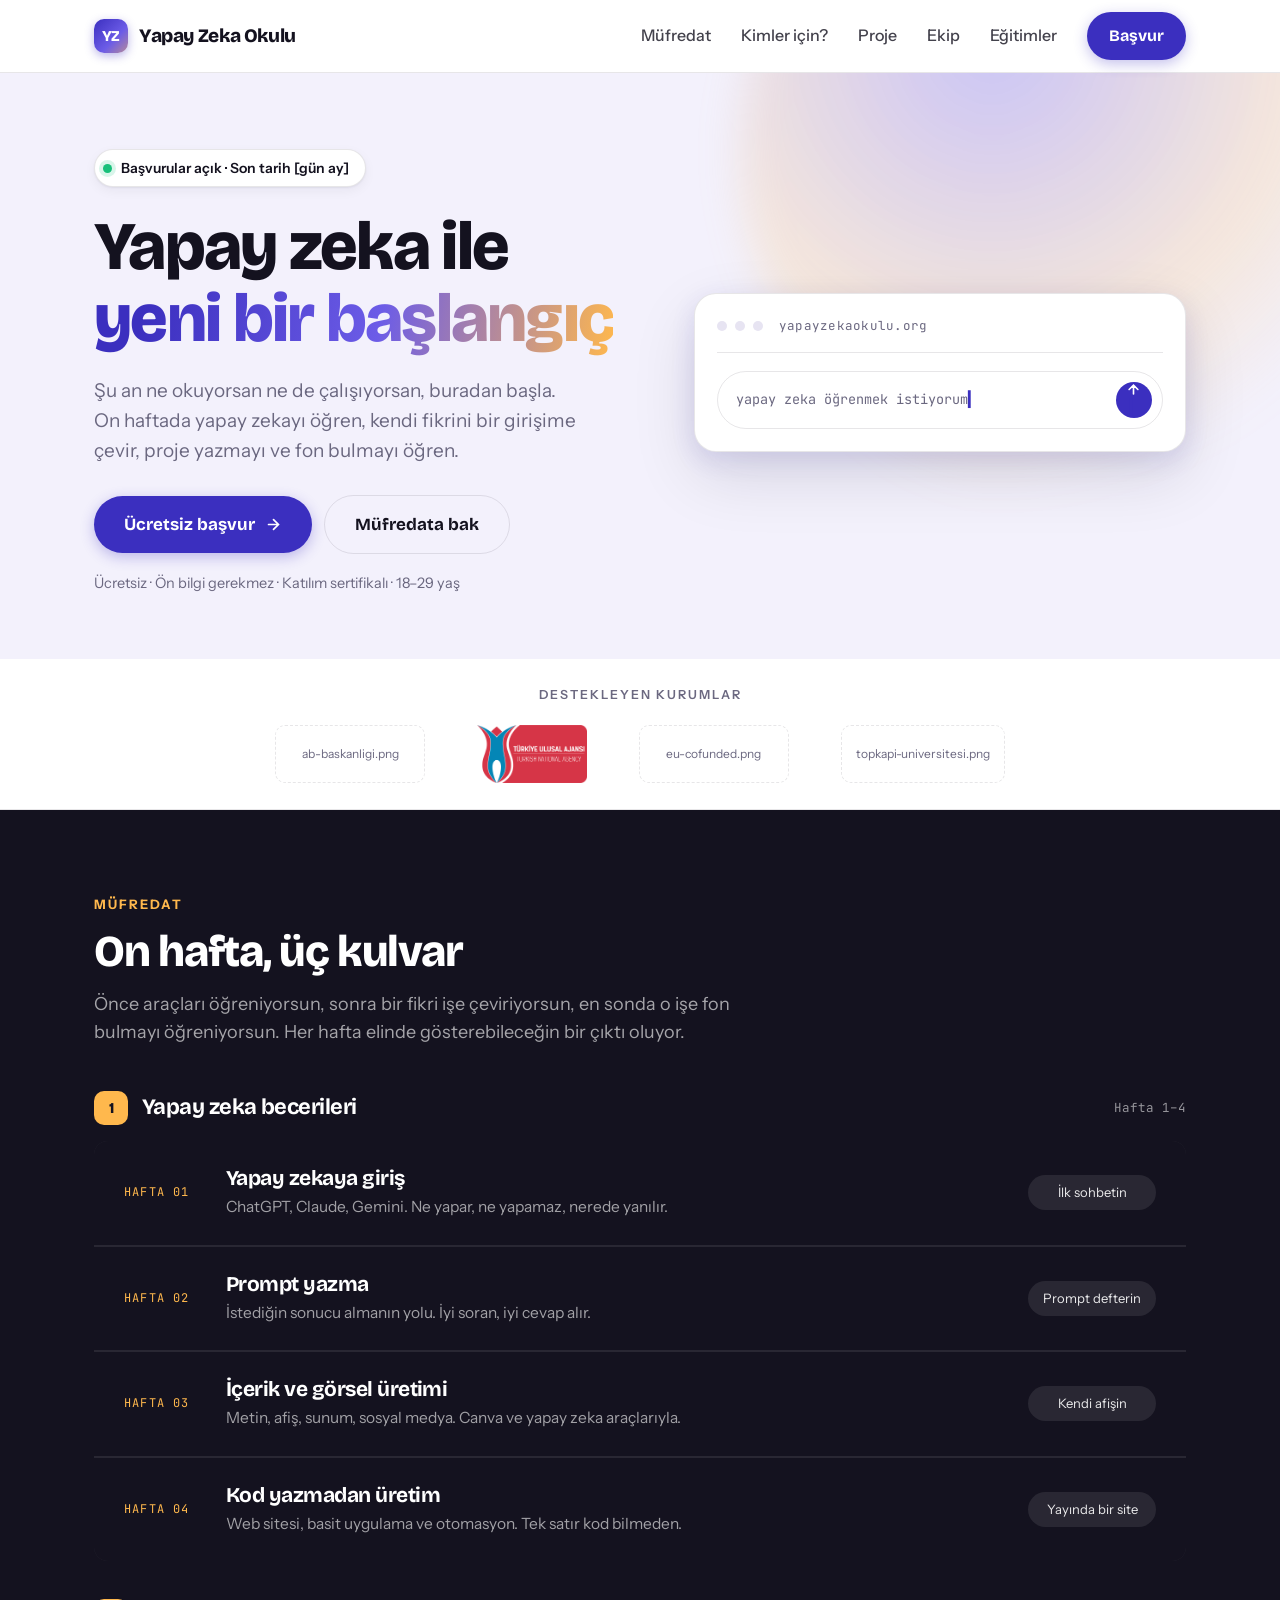
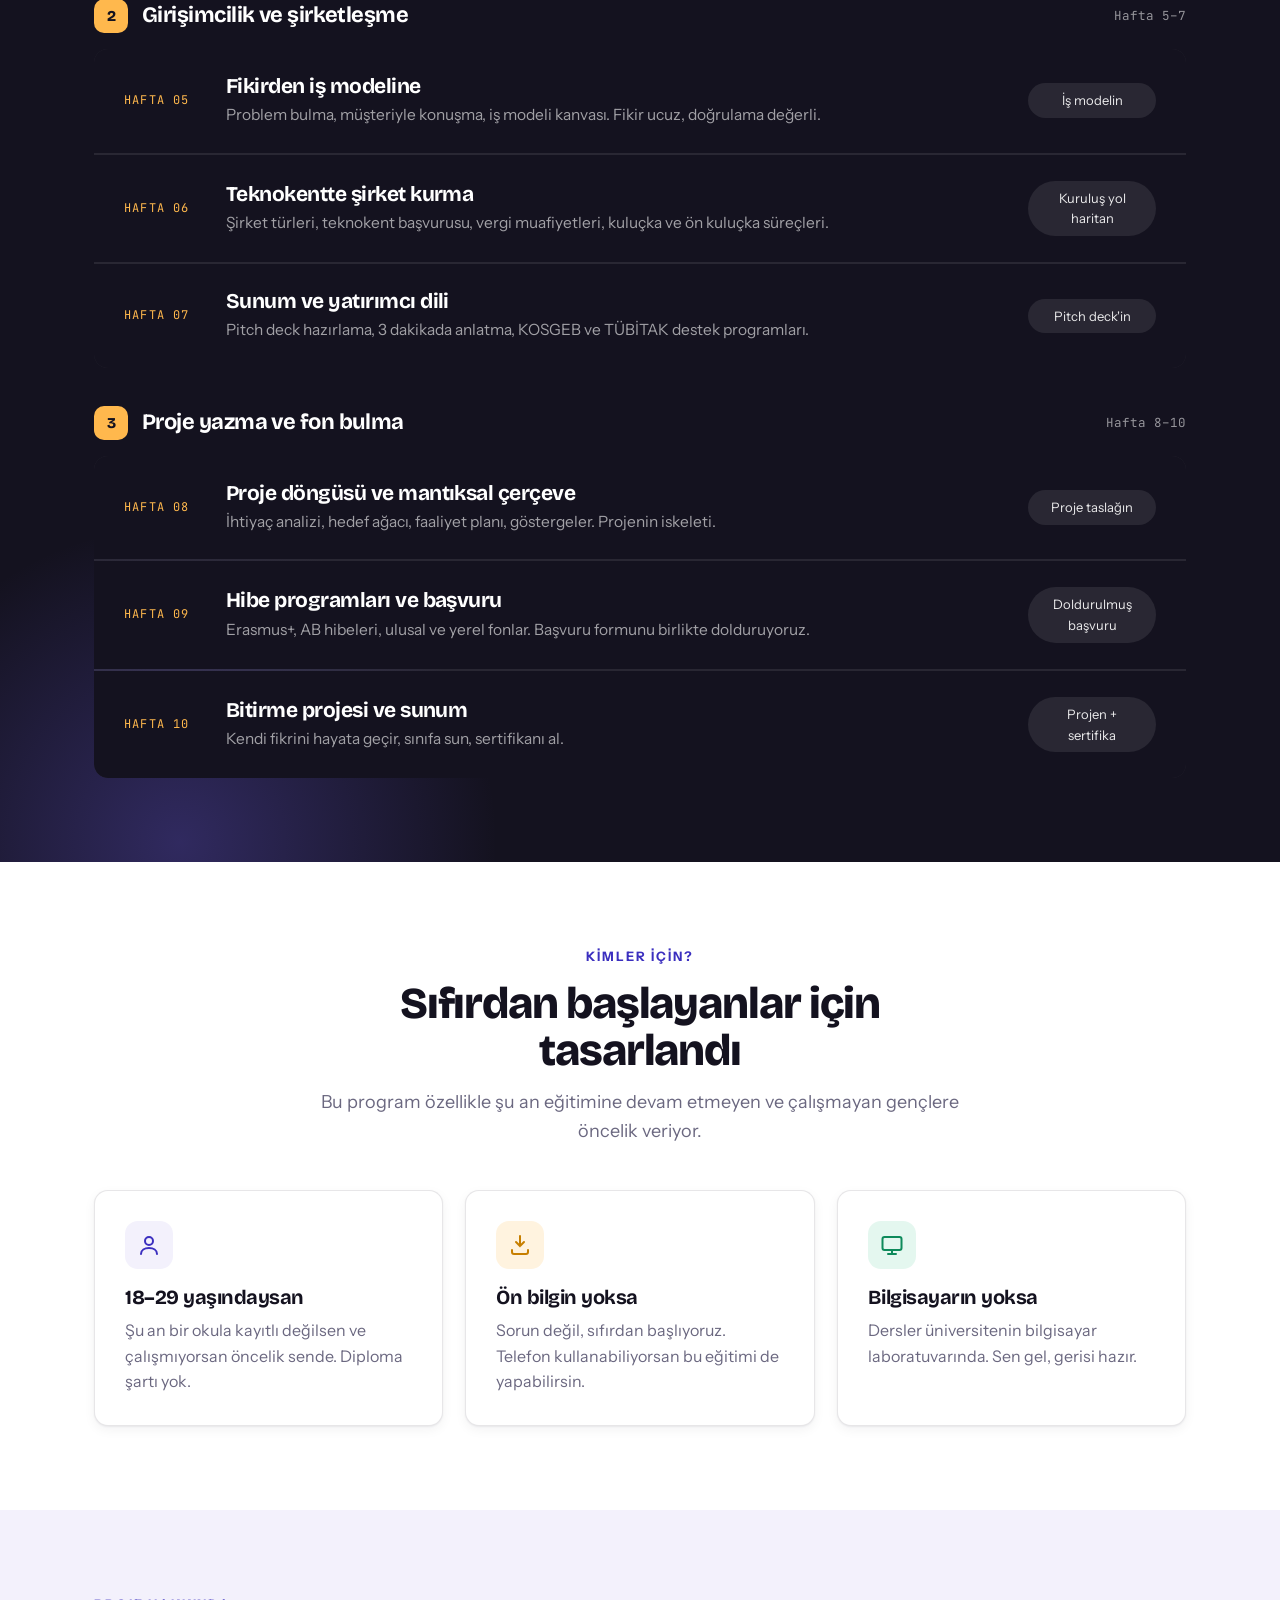
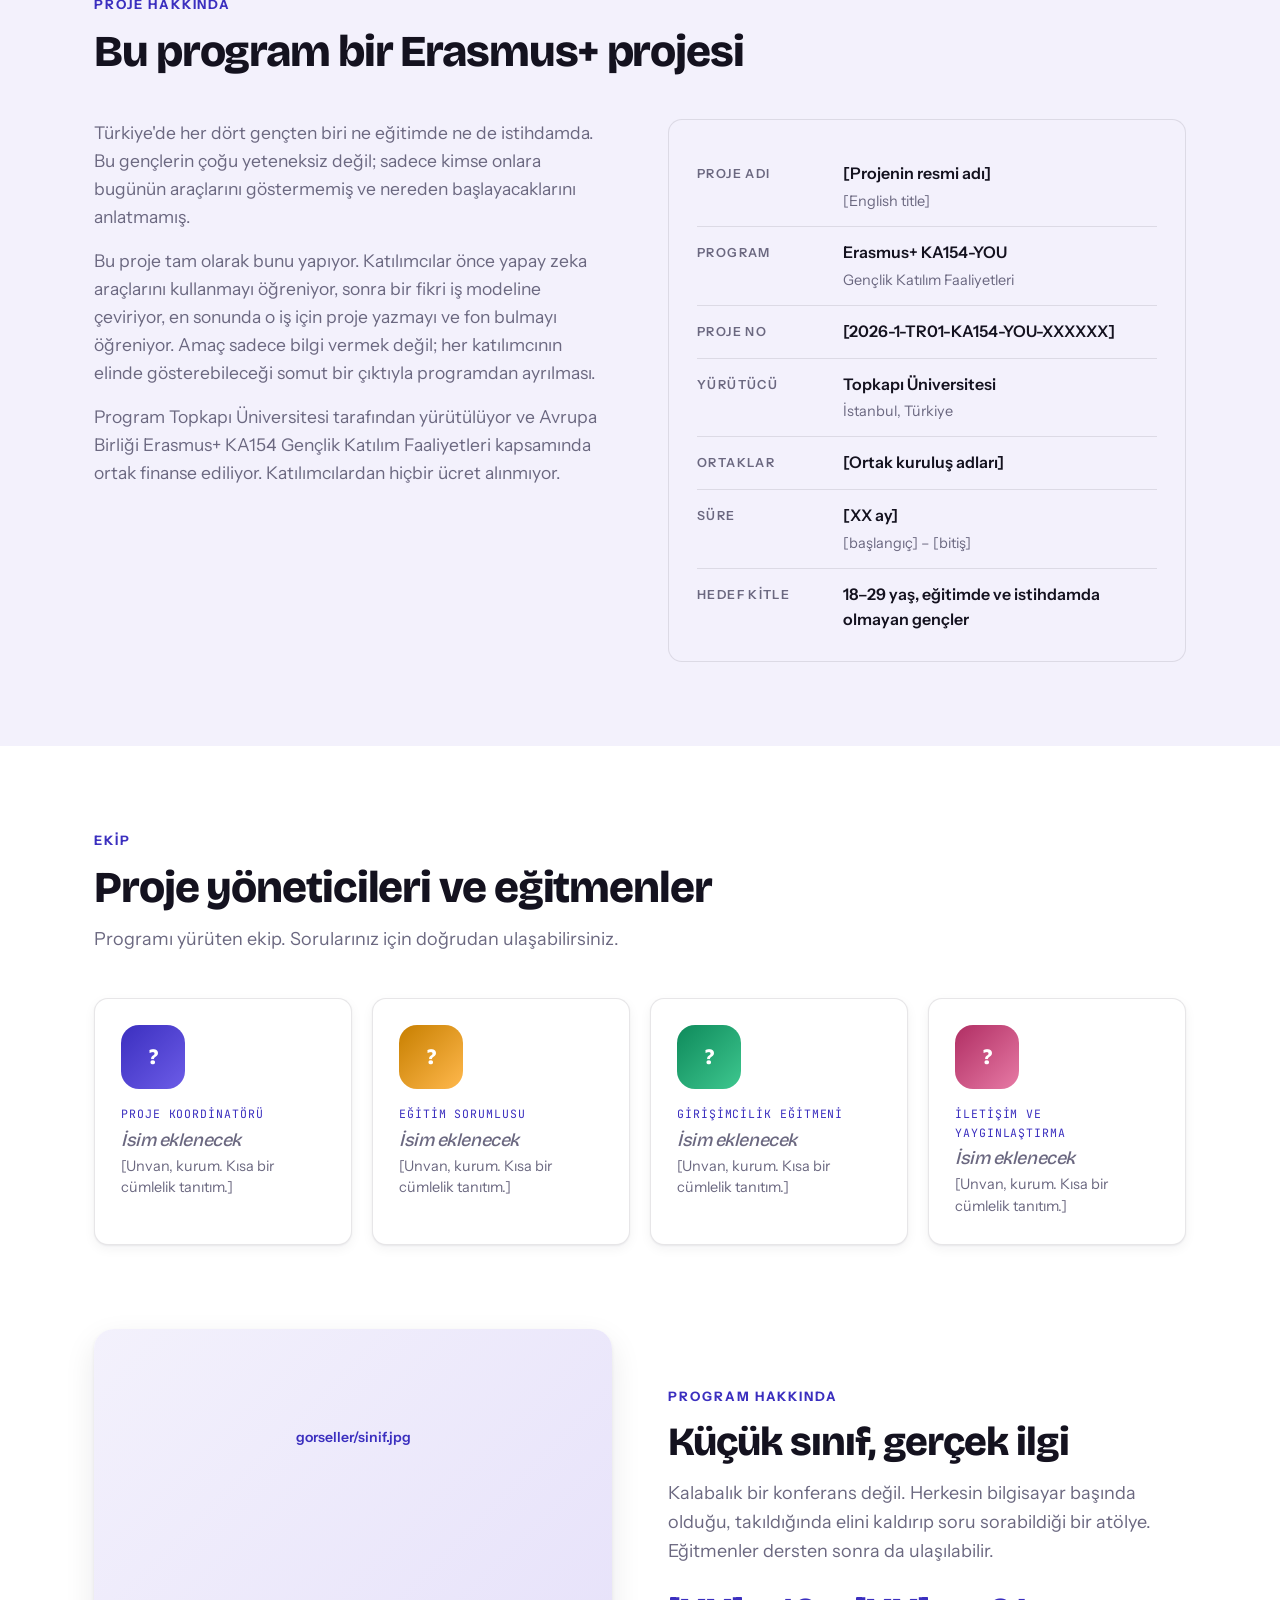
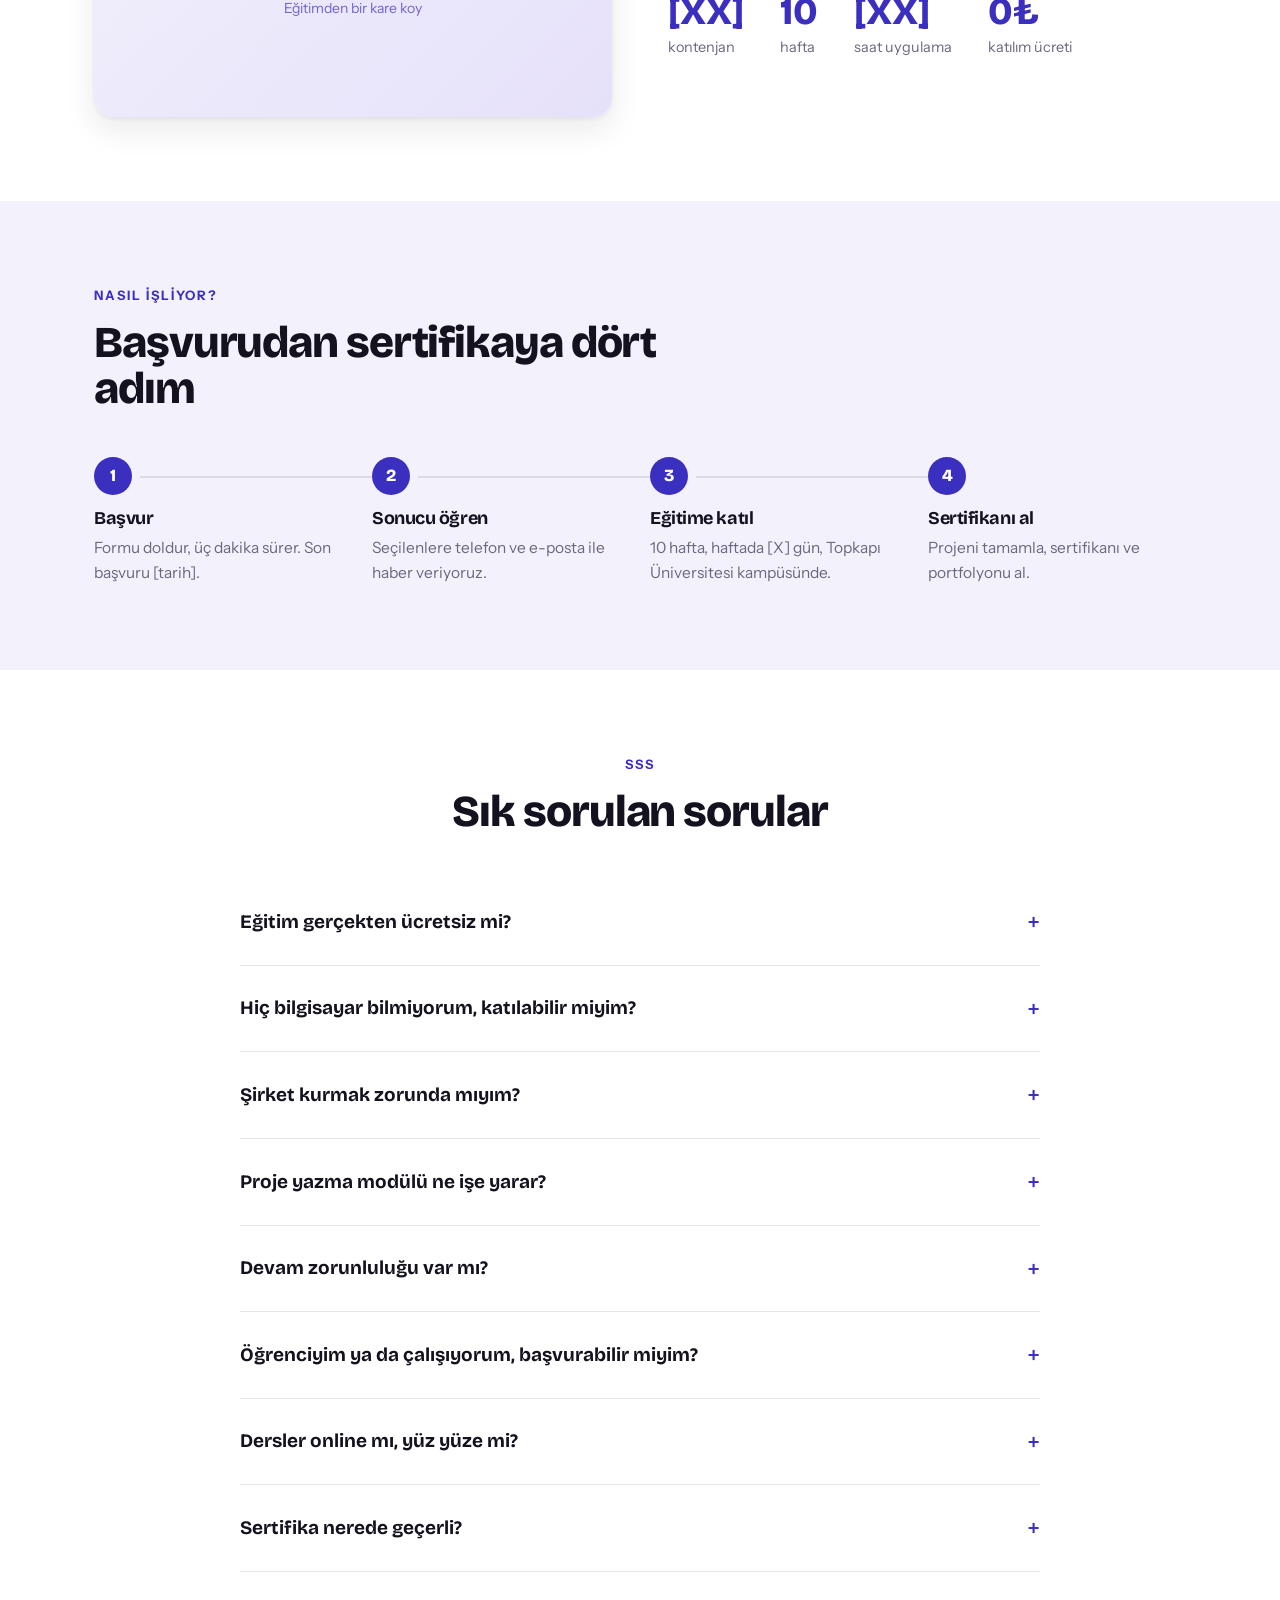
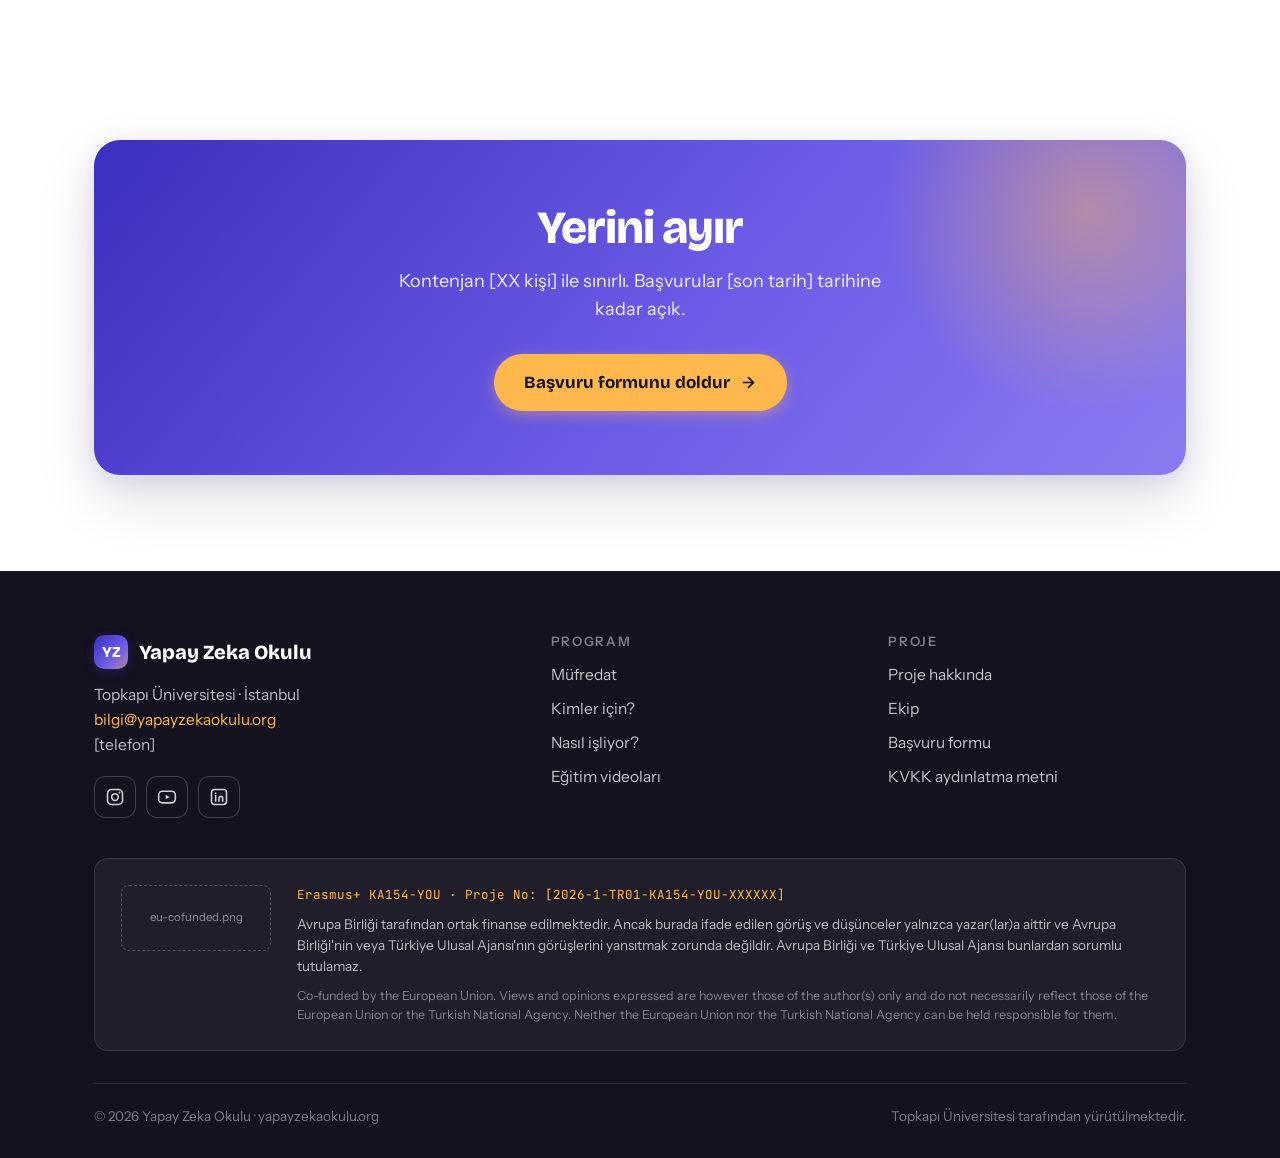
==== index.html @ 29b7912c "Update index.html" ====
<!DOCTYPE html>
<html lang="tr">
<head>
<meta charset="UTF-8">
<meta name="viewport" content="width=device-width, initial-scale=1.0">
<title>Yapay Zeka Okulu — Gençler için ücretsiz yapay zeka ve girişimcilik eğitimi</title>
<meta name="description" content="18-29 yaş gençler için ücretsiz yapay zeka, girişimcilik ve proje yazma eğitimi. Topkapı Üniversitesi, Erasmus+ KA154 desteğiyle. Ön bilgi gerekmez, katılım sertifikalı.">
<meta property="og:title" content="Yapay Zeka Okulu — Yeni bir başlangıç">
<meta property="og:description" content="18-29 yaş gençler için ücretsiz yapay zeka, girişimcilik ve proje yazma eğitimi.">
<meta property="og:url" content="https://yapayzekaokulu.org">
<meta property="og:image" content="https://yapayzekaokulu.org/gorseller/paylasim.jpg">
<link rel="icon" href="favicon.svg" type="image/svg+xml">
<link rel="preconnect" href="https://fonts.googleapis.com">
<link rel="preconnect" href="https://fonts.gstatic.com" crossorigin>
<link href="https://fonts.googleapis.com/css2?family=Bricolage+Grotesque:opsz,wght@12..96,400..800&family=Instrument+Sans:wght@400;500;600;700&family=JetBrains+Mono:wght@400;500&display=swap" rel="stylesheet">
<link rel="stylesheet" href="stil.css">
</head>
<body>

<nav>
  <div class="dar nav-ic">
    <a class="marka" href="/"><span class="marka-ikon">YZ</span>Yapay Zeka Okulu</a>
    <div class="nav-linkler">
      <a href="#mufredat">Müfredat</a>
      <a href="#kimler">Kimler için?</a>
      <a href="#proje">Proje</a>
      <a href="#ekip">Ekip</a>
      <a href="egitimler.html">Eğitimler</a>
      <a class="btn" href="https://forms.gle/GFxNzobju2ULguTd8">Başvur</a>
    </div>
  </div>
</nav>

<header class="hero">
  <div class="dar hero-ic">
    <div>
      <div class="etiket"><span class="nokta"></span> Başvurular açık · Son tarih [gün ay]</div>
      <h1>Yapay zeka ile<br><span class="vurgu">yeni bir başlangıç</span></h1>
      <p class="spot">Şu an ne okuyorsan ne de çalışıyorsan, buradan başla. On haftada yapay zekayı öğren, kendi fikrini bir girişime çevir, proje yazmayı ve fon bulmayı öğren.</p>
      <div class="hero-btnler">
        <a class="btn" href="">Ücretsiz başvur
          <svg width="17" height="17" viewBox="0 0 24 24" fill="none" stroke="currentColor" stroke-width="2.4" stroke-linecap="round"><path d="M5 12h13M12 5l7 7-7 7"/></svg>
        </a>
        <a class="btn hayalet" href="#mufredat">Müfredata bak</a>
      </div>
      <p class="hero-not">Ücretsiz · Ön bilgi gerekmez · Katılım sertifikalı · 18–29 yaş</p>
    </div>

    <div class="prompt-kart" aria-hidden="true">
      <div class="prompt-ust">
        <span class="pt"></span><span class="pt"></span><span class="pt"></span>
        <span class="ad">yapayzekaokulu.org</span>
      </div>
      <div id="sohbet"></div>
      <div class="prompt-girdi">
        <span id="yaziAlani"></span>
        <span class="gonder">
          <svg width="15" height="15" viewBox="0 0 24 24" fill="none" stroke="currentColor" stroke-width="2.6" stroke-linecap="round"><path d="M12 19V5M5 12l7-7 7 7"/></svg>
        </span>
      </div>
    </div>
  </div>
</header>

<div class="logo-serit">
  <div class="dar">
    <div class="baslik">Destekleyen kurumlar</div>
    <div class="logo-liste">
      <img src="logos/avrupa.png" alt="T.C. Dışişleri Bakanlığı Avrupa Birliği Başkanlığı" onerror="this.outerHTML='&lt;div class=\'logo-yer\'&gt;ab-baskanligi.png&lt;/div&gt;'">
      <img src="logos/Ulusal.png" alt="Türkiye Ulusal Ajansı" onerror="this.outerHTML='&lt;div class=\'logo-yer\'&gt;ulusal-ajans.png&lt;/div&gt;'">
      <img src="logos/eu-cofunded.png" alt="Avrupa Birliği tarafından ortak finanse edilmektedir" onerror="this.outerHTML='&lt;div class=\'logo-yer\'&gt;eu-cofunded.png&lt;/div&gt;'">
      <img src="logos/topkapi.jpg" alt="Topkapı Üniversitesi" onerror="this.outerHTML='&lt;div class=\'logo-yer\'&gt;topkapi-universitesi.png&lt;/div&gt;'">
    </div>
  </div>
</div>

<!-- müfredat: üç kulvar -->
<section class="mufredat" id="mufredat">
  <div class="dar">
    <div class="bolum-ust gir">
      <div class="uste">Müfredat</div>
      <h2>On hafta, üç kulvar</h2>
      <p>Önce araçları öğreniyorsun, sonra bir fikri işe çeviriyorsun, en sonda o işe fon bulmayı öğreniyorsun. Her hafta elinde gösterebileceğin bir çıktı oluyor.</p>
    </div>

    <div class="gir">
      <div class="kulvar-baslik">
        <div class="rakam">1</div>
        <h3>Yapay zeka becerileri</h3>
        <div class="sure">Hafta 1–4</div>
      </div>
      <div class="dersler">
        <div class="ders">
          <div class="hafta">Hafta 01</div>
          <div><h3>Yapay zekaya giriş</h3><p>ChatGPT, Claude, Gemini. Ne yapar, ne yapamaz, nerede yanılır.</p></div>
          <div class="cikti">İlk sohbetin</div>
        </div>
        <div class="ders">
          <div class="hafta">Hafta 02</div>
          <div><h3>Prompt yazma</h3><p>İstediğin sonucu almanın yolu. İyi soran, iyi cevap alır.</p></div>
          <div class="cikti">Prompt defterin</div>
        </div>
        <div class="ders">
          <div class="hafta">Hafta 03</div>
          <div><h3>İçerik ve görsel üretimi</h3><p>Metin, afiş, sunum, sosyal medya. Canva ve yapay zeka araçlarıyla.</p></div>
          <div class="cikti">Kendi afişin</div>
        </div>
        <div class="ders">
          <div class="hafta">Hafta 04</div>
          <div><h3>Kod yazmadan üretim</h3><p>Web sitesi, basit uygulama ve otomasyon. Tek satır kod bilmeden.</p></div>
          <div class="cikti">Yayında bir site</div>
        </div>
      </div>

      <div class="kulvar-baslik">
        <div class="rakam">2</div>
        <h3>Girişimcilik ve şirketleşme</h3>
        <div class="sure">Hafta 5–7</div>
      </div>
      <div class="dersler">
        <div class="ders">
          <div class="hafta">Hafta 05</div>
          <div><h3>Fikirden iş modeline</h3><p>Problem bulma, müşteriyle konuşma, iş modeli kanvası. Fikir ucuz, doğrulama değerli.</p></div>
          <div class="cikti">İş modelin</div>
        </div>
        <div class="ders">
          <div class="hafta">Hafta 06</div>
          <div><h3>Teknokentte şirket kurma</h3><p>Şirket türleri, teknokent başvurusu, vergi muafiyetleri, kuluçka ve ön kuluçka süreçleri.</p></div>
          <div class="cikti">Kuruluş yol haritan</div>
        </div>
        <div class="ders">
          <div class="hafta">Hafta 07</div>
          <div><h3>Sunum ve yatırımcı dili</h3><p>Pitch deck hazırlama, 3 dakikada anlatma, KOSGEB ve TÜBİTAK destek programları.</p></div>
          <div class="cikti">Pitch deck'in</div>
        </div>
      </div>

      <div class="kulvar-baslik">
        <div class="rakam">3</div>
        <h3>Proje yazma ve fon bulma</h3>
        <div class="sure">Hafta 8–10</div>
      </div>
      <div class="dersler">
        <div class="ders">
          <div class="hafta">Hafta 08</div>
          <div><h3>Proje döngüsü ve mantıksal çerçeve</h3><p>İhtiyaç analizi, hedef ağacı, faaliyet planı, göstergeler. Projenin iskeleti.</p></div>
          <div class="cikti">Proje taslağın</div>
        </div>
        <div class="ders">
          <div class="hafta">Hafta 09</div>
          <div><h3>Hibe programları ve başvuru</h3><p>Erasmus+, AB hibeleri, ulusal ve yerel fonlar. Başvuru formunu birlikte dolduruyoruz.</p></div>
          <div class="cikti">Doldurulmuş başvuru</div>
        </div>
        <div class="ders">
          <div class="hafta">Hafta 10</div>
          <div><h3>Bitirme projesi ve sunum</h3><p>Kendi fikrini hayata geçir, sınıfa sun, sertifikanı al.</p></div>
          <div class="cikti">Projen + sertifika</div>
        </div>
      </div>
    </div>
  </div>
</section>

<!-- kimler için -->
<section id="kimler">
  <div class="dar">
    <div class="bolum-ust orta gir">
      <div class="uste">Kimler için?</div>
      <h2>Sıfırdan başlayanlar için tasarlandı</h2>
      <p>Bu program özellikle şu an eğitimine devam etmeyen ve çalışmayan gençlere öncelik veriyor.</p>
    </div>
    <div class="kartlar gir">
      <div class="kart">
        <div class="ikon">
          <svg width="24" height="24" viewBox="0 0 24 24" fill="none" stroke="currentColor" stroke-width="2" stroke-linecap="round"><circle cx="12" cy="8" r="4"/><path d="M4 21c0-4 3.6-6 8-6s8 2 8 6"/></svg>
        </div>
        <h3>18–29 yaşındaysan</h3>
        <p>Şu an bir okula kayıtlı değilsen ve çalışmıyorsan öncelik sende. Diploma şartı yok.</p>
      </div>
      <div class="kart">
        <div class="ikon">
          <svg width="24" height="24" viewBox="0 0 24 24" fill="none" stroke="currentColor" stroke-width="2" stroke-linecap="round"><path d="M12 3v10M8 9l4 4 4-4"/><path d="M4 17v2a2 2 0 002 2h12a2 2 0 002-2v-2"/></svg>
        </div>
        <h3>Ön bilgin yoksa</h3>
        <p>Sorun değil, sıfırdan başlıyoruz. Telefon kullanabiliyorsan bu eğitimi de yapabilirsin.</p>
      </div>
      <div class="kart">
        <div class="ikon">
          <svg width="24" height="24" viewBox="0 0 24 24" fill="none" stroke="currentColor" stroke-width="2" stroke-linecap="round"><rect x="2.5" y="4" width="19" height="13" rx="2"/><path d="M8 21h8M12 17v4"/></svg>
        </div>
        <h3>Bilgisayarın yoksa</h3>
        <p>Dersler üniversitenin bilgisayar laboratuvarında. Sen gel, gerisi hazır.</p>
      </div>
    </div>
  </div>
</section>

<!-- proje hakkında -->
<section id="proje" style="background:var(--leylak)">
  <div class="dar">
    <div class="bolum-ust gir">
      <div class="uste">Proje hakkında</div>
      <h2>Bu program bir Erasmus+ projesi</h2>
    </div>
    <div class="proje-blok gir">
      <div class="proje-metin">
        <p>Türkiye'de her dört gençten biri ne eğitimde ne de istihdamda. Bu gençlerin çoğu yeteneksiz değil; sadece kimse onlara bugünün araçlarını göstermemiş ve nereden başlayacaklarını anlatmamış.</p>
        <p>Bu proje tam olarak bunu yapıyor. Katılımcılar önce yapay zeka araçlarını kullanmayı öğreniyor, sonra bir fikri iş modeline çeviriyor, en sonunda o iş için proje yazmayı ve fon bulmayı öğreniyor. Amaç sadece bilgi vermek değil; her katılımcının elinde gösterebileceği somut bir çıktıyla programdan ayrılması.</p>
        <p>Program Topkapı Üniversitesi tarafından yürütülüyor ve Avrupa Birliği Erasmus+ KA154 Gençlik Katılım Faaliyetleri kapsamında ortak finanse ediliyor. Katılımcılardan hiçbir ücret alınmıyor.</p>
      </div>
      <div class="proje-kunye">
        <div class="kunye-satir"><div class="k">Proje adı</div><div class="v">[Projenin resmi adı]<span>[English title]</span></div></div>
        <div class="kunye-satir"><div class="k">Program</div><div class="v">Erasmus+ KA154-YOU<span>Gençlik Katılım Faaliyetleri</span></div></div>
        <div class="kunye-satir"><div class="k">Proje no</div><div class="v">[2026-1-TR01-KA154-YOU-XXXXXX]</div></div>
        <div class="kunye-satir"><div class="k">Yürütücü</div><div class="v">Topkapı Üniversitesi<span>İstanbul, Türkiye</span></div></div>
        <div class="kunye-satir"><div class="k">Ortaklar</div><div class="v">[Ortak kuruluş adları]</div></div>
        <div class="kunye-satir"><div class="k">Süre</div><div class="v">[XX ay]<span>[başlangıç] – [bitiş]</span></div></div>
        <div class="kunye-satir"><div class="k">Hedef kitle</div><div class="v">18–29 yaş, eğitimde ve istihdamda olmayan gençler</div></div>
      </div>
    </div>
  </div>
</section>

<!-- ekip -->
<section id="ekip">
  <div class="dar">
    <div class="bolum-ust gir">
      <div class="uste">Ekip</div>
      <h2>Proje yöneticileri ve eğitmenler</h2>
      <p>Programı yürüten ekip. Sorularınız için doğrudan ulaşabilirsiniz.</p>
    </div>
    <div class="ekip gir">
      <div class="kisi">
        <div class="avatar"><img src="gorseller/ekip-1.jpg" alt="" onerror="this.parentElement.textContent='?'"></div>
        <div class="rol">Proje koordinatörü</div>
        <h3 class="bos">İsim eklenecek</h3>
        <p>[Unvan, kurum. Kısa bir cümlelik tanıtım.]</p>
      </div>
      <div class="kisi">
        <div class="avatar"><img src="gorseller/ekip-2.jpg" alt="" onerror="this.parentElement.textContent='?'"></div>
        <div class="rol">Eğitim sorumlusu</div>
        <h3 class="bos">İsim eklenecek</h3>
        <p>[Unvan, kurum. Kısa bir cümlelik tanıtım.]</p>
      </div>
      <div class="kisi">
        <div class="avatar"><img src="gorseller/ekip-3.jpg" alt="" onerror="this.parentElement.textContent='?'"></div>
        <div class="rol">Girişimcilik eğitmeni</div>
        <h3 class="bos">İsim eklenecek</h3>
        <p>[Unvan, kurum. Kısa bir cümlelik tanıtım.]</p>
      </div>
      <div class="kisi">
        <div class="avatar"><img src="gorseller/ekip-4.jpg" alt="" onerror="this.parentElement.textContent='?'"></div>
        <div class="rol">İletişim ve yaygınlaştırma</div>
        <h3 class="bos">İsim eklenecek</h3>
        <p>[Unvan, kurum. Kısa bir cümlelik tanıtım.]</p>
      </div>
    </div>
  </div>
</section>

<!-- fotoğraf + rakamlar -->
<section style="padding-top:0">
  <div class="dar foto-blok gir">
    <div class="foto-cerceve">
      <img src="gorseller/sinif.jpg" alt="Eğitim sırasında katılımcılar" onerror="this.style.display='none';this.nextElementSibling.style.display='grid'">
      <div class="yer" style="display:none">gorseller/sinif.jpg<br><span style="font-weight:400;opacity:.7">Eğitimden bir kare koy</span></div>
    </div>
    <div>
      <div class="uste">Program hakkında</div>
      <h2 style="font-size:clamp(28px,3.6vw,40px);font-weight:800;margin-bottom:16px">Küçük sınıf, gerçek ilgi</h2>
      <p style="color:var(--gri);font-size:18px">Kalabalık bir konferans değil. Herkesin bilgisayar başında olduğu, takıldığında elini kaldırıp soru sorabildiği bir atölye. Eğitmenler dersten sonra da ulaşılabilir.</p>
      <div class="istatistik">
        <div class="ist"><div class="sayi">[XX]</div><div class="et">kontenjan</div></div>
        <div class="ist"><div class="sayi">10</div><div class="et">hafta</div></div>
        <div class="ist"><div class="sayi">[XX]</div><div class="et">saat uygulama</div></div>
        <div class="ist"><div class="sayi">0₺</div><div class="et">katılım ücreti</div></div>
      </div>
    </div>
  </div>
</section>

<!-- nasıl işliyor -->
<section id="nasil" style="background:var(--leylak)">
  <div class="dar">
    <div class="bolum-ust gir">
      <div class="uste">Nasıl işliyor?</div>
      <h2>Başvurudan sertifikaya dört adım</h2>
    </div>
    <div class="adimlar gir">
      <div class="adim"><h3>Başvur</h3><p>Formu doldur, üç dakika sürer. Son başvuru [tarih].</p></div>
      <div class="adim"><h3>Sonucu öğren</h3><p>Seçilenlere telefon ve e-posta ile haber veriyoruz.</p></div>
      <div class="adim"><h3>Eğitime katıl</h3><p>10 hafta, haftada [X] gün, Topkapı Üniversitesi kampüsünde.</p></div>
      <div class="adim"><h3>Sertifikanı al</h3><p>Projeni tamamla, sertifikanı ve portfolyonu al.</p></div>
    </div>
  </div>
</section>

<!-- sss -->
<section id="sss">
  <div class="dar">
    <div class="bolum-ust orta gir">
      <div class="uste">SSS</div>
      <h2>Sık sorulan sorular</h2>
    </div>
    <div class="sss-sar gir">
      <details><summary>Eğitim gerçekten ücretsiz mi?</summary><p>Evet. Eğitim, materyaller ve sertifika tamamen ücretsiz. Program Erasmus+ KA154 desteğiyle yürütülüyor, katılımcıdan hiçbir ücret alınmıyor.</p></details>
      <details><summary>Hiç bilgisayar bilmiyorum, katılabilir miyim?</summary><p>Evet. Program sıfırdan başlayanlar için tasarlandı. İlk hafta cihazı açmaktan başlıyoruz.</p></details>
      <details><summary>Şirket kurmak zorunda mıyım?</summary><p>Hayır. Girişimcilik ve teknokent modülleri "nasıl yapılır" öğretiyor. İsteyen kurar, istemeyen bu bilgiyi çalıştığı yerde kullanır.</p></details>
      <details><summary>Proje yazma modülü ne işe yarar?</summary><p>Erasmus+, KOSGEB, TÜBİTAK ve yerel hibe programlarına başvuru yazmayı öğreniyorsun. Bu beceri hem kendi girişimin hem de çalıştığın kurum için doğrudan para getiren bir beceri.</p></details>
      <details><summary>Devam zorunluluğu var mı?</summary><p>Sertifika için derslerin en az [%80]'ine katılman gerekiyor. Mazeretli devamsızlıkta telafi imkânı var.</p></details>
      <details><summary>Öğrenciyim ya da çalışıyorum, başvurabilir miyim?</summary><p>Başvurabilirsin. Ancak kontenjan dolarsa şu an eğitimde ve işte olmayan gençlere öncelik verilir.</p></details>
      <details><summary>Dersler online mı, yüz yüze mi?</summary><p>[Yüz yüze / karma]. Dersler Topkapı Üniversitesi [kampüs adı] kampüsünde yapılıyor. Ders kayıtları sonrasında <a href="egitimler.html">Eğitimler</a> sayfasında yayınlanıyor.</p></details>
      <details><summary>Sertifika nerede geçerli?</summary><p>Topkapı Üniversitesi onaylı katılım sertifikası veriliyor. Ayrıca eğitim boyunca ürettiğin işlerden bir portfolyo çıkıyor; iş başvurularında asıl işe yarayan o.</p></details>
    </div>
  </div>
</section>

<!-- cta -->
<section class="cta-sar">
  <div class="dar">
    <div class="cta gir">
      <h2>Yerini ayır</h2>
      <p>Kontenjan [XX kişi] ile sınırlı. Başvurular [son tarih] tarihine kadar açık.</p>
      <a class="btn sari" href="https://forms.gle/7Lq29uHCTrGgaPyg8">Başvuru formunu doldur
        <svg width="17" height="17" viewBox="0 0 24 24" fill="none" stroke="currentColor" stroke-width="2.4" stroke-linecap="round"><path d="M5 12h13M12 5l7 7-7 7"/></svg>
      </a>
    </div>
  </div>
</section>

<footer>
  <div class="dar">
    <div class="foot-ust">
      <div>
        <div class="foot-marka"><span class="marka-ikon">YZ</span>Yapay Zeka Okulu</div>
        <p>Topkapı Üniversitesi · İstanbul<br>
           <a class="eposta" data-k="bilgi" data-a="yapayzekaokulu.org">e-posta adresi yükleniyor…</a><br>[telefon]</p>
        <div class="sosyal">
          <a href="[INSTAGRAM_LINKI]" aria-label="Instagram"><svg width="20" height="20" viewBox="0 0 24 24" fill="none" stroke="currentColor" stroke-width="1.9"><rect x="3" y="3" width="18" height="18" rx="5"/><circle cx="12" cy="12" r="4"/><circle cx="17.4" cy="6.6" r="1.1" fill="currentColor" stroke="none"/></svg></a>
          <a href="[YOUTUBE_LINKI]" aria-label="YouTube"><svg width="20" height="20" viewBox="0 0 24 24" fill="none" stroke="currentColor" stroke-width="1.9"><rect x="2" y="5" width="20" height="14" rx="4.5"/><path d="M10.4 9.2l4.8 2.8-4.8 2.8z" fill="currentColor" stroke="none"/></svg></a>
          <a href="[LINKEDIN_LINKI]" aria-label="LinkedIn"><svg width="20" height="20" viewBox="0 0 24 24" fill="none" stroke="currentColor" stroke-width="1.9" stroke-linecap="round"><rect x="3" y="3" width="18" height="18" rx="3.5"/><path d="M8 10.5V17M8 7.2v.1M12 17v-3.6a2.2 2.2 0 014.4 0V17"/></svg></a>
        </div>
      </div>
      <div class="foot-sut">
        <h4>Program</h4>
        <a href="#mufredat">Müfredat</a>
        <a href="#kimler">Kimler için?</a>
        <a href="#nasil">Nasıl işliyor?</a>
        <a href="egitimler.html">Eğitim videoları</a>
      </div>
      <div class="foot-sut">
        <h4>Proje</h4>
        <a href="#proje">Proje hakkında</a>
        <a href="#ekip">Ekip</a>
        <a href="https://forms.gle/GFxNzobju2ULguTd8">Başvuru formu</a>
        <a href="kvkk.html">KVKK aydınlatma metni</a>
      </div>
    </div>

    <div class="ab-blok">
      <img src="logos/eu-cofunded.png" alt="Co-funded by the European Union" onerror="this.outerHTML='&lt;div class=\'yer\'&gt;eu-cofunded.png&lt;/div&gt;'">
      <div>
        <div class="no">Erasmus+ KA154-YOU · Proje No: [2026-1-TR01-KA154-YOU-XXXXXX]</div>
        <p>Avrupa Birliği tarafından ortak finanse edilmektedir. Ancak burada ifade edilen görüş ve düşünceler yalnızca yazar(lar)a aittir ve Avrupa Birliği'nin veya Türkiye Ulusal Ajansı'nın görüşlerini yansıtmak zorunda değildir. Avrupa Birliği ve Türkiye Ulusal Ajansı bunlardan sorumlu tutulamaz.</p>
        <p class="en">Co-funded by the European Union. Views and opinions expressed are however those of the author(s) only and do not necessarily reflect those of the European Union or the Turkish National Agency. Neither the European Union nor the Turkish National Agency can be held responsible for them.</p>
      </div>
    </div>

    <div class="foot-alt">
      <span>© 2026 Yapay Zeka Okulu · yapayzekaokulu.org</span>
      <span>Topkapı Üniversitesi tarafından yürütülmektedir.</span>
    </div>
  </div>
</footer>

<script src="site.js"></script>
</body>
</html>
---- stil.css ----
:root{
  --murekkep:#14121f;
  --mor:#3B2FBF;
  --mor-acik:#6C5CE7;
  --kayisi:#FFB84D;
  --leylak:#F3F1FC;
  --beyaz:#ffffff;
  --gri:#6b6880;
  --kenar:rgba(20,18,31,.10);
  --golge-s:0 1px 2px rgba(20,18,31,.06), 0 4px 12px rgba(20,18,31,.05);
  --golge-m:0 2px 4px rgba(20,18,31,.06), 0 12px 32px rgba(20,18,31,.09);
  --golge-l:0 8px 24px rgba(59,47,191,.12), 0 24px 64px rgba(20,18,31,.12);
  --r:14px;
}
*{margin:0;padding:0;box-sizing:border-box}
html{scroll-behavior:smooth;-webkit-text-size-adjust:100%}
body{
  font-family:'Instrument Sans',system-ui,sans-serif;
  background:var(--beyaz);color:var(--murekkep);
  font-size:17px;line-height:1.6;-webkit-font-smoothing:antialiased;
}
.dar{max-width:1140px;margin:0 auto;padding:0 24px}
h1,h2,h3,h4{font-family:'Bricolage Grotesque',system-ui,sans-serif;line-height:1.06;letter-spacing:-.025em}
a{color:var(--mor);text-decoration:none}
img{max-width:100%;display:block}

/* ---------- düğmeler ---------- */
.btn{
  display:inline-flex;align-items:center;gap:10px;
  background:var(--mor);color:#fff !important;
  font-family:'Bricolage Grotesque',sans-serif;font-weight:700;font-size:17px;
  border-radius:100px;padding:15px 30px;border:0;cursor:pointer;
  box-shadow:0 4px 14px rgba(59,47,191,.3);
  transition:transform .18s cubic-bezier(.2,.8,.3,1), box-shadow .18s;
}
.btn:hover{transform:translateY(-2px);box-shadow:0 8px 24px rgba(59,47,191,.38)}
.btn:focus-visible{outline:3px solid var(--kayisi);outline-offset:3px}
.btn.sari{background:var(--kayisi);color:var(--murekkep) !important;box-shadow:0 4px 14px rgba(255,184,77,.4)}
.btn.hayalet{background:transparent;color:var(--murekkep) !important;box-shadow:none;border:1.5px solid var(--kenar)}
.btn.hayalet:hover{border-color:var(--mor);color:var(--mor) !important}

/* ---------- menü ---------- */
nav{
  position:sticky;top:0;z-index:50;
  background:rgba(255,255,255,.82);backdrop-filter:blur(14px);
  border-bottom:1px solid var(--kenar);
}
.nav-ic{display:flex;align-items:center;justify-content:space-between;height:72px;gap:20px}
.marka{display:flex;align-items:center;gap:11px;font-family:'Bricolage Grotesque',sans-serif;font-weight:800;font-size:19px;color:var(--murekkep);letter-spacing:-.02em}
.marka-ikon{
  width:34px;height:34px;border-radius:10px;flex:none;
  background:linear-gradient(135deg,var(--mor) 0%,var(--mor-acik) 60%,var(--kayisi) 140%);
  display:grid;place-items:center;color:#fff;font-size:15px;font-weight:800;
  box-shadow:0 3px 10px rgba(59,47,191,.35);
}
.nav-linkler{display:flex;gap:30px;align-items:center;margin-left:auto}
.nav-linkler a:not(.btn){color:var(--murekkep);font-weight:500;font-size:16px;opacity:.8}
.nav-linkler a:not(.btn):hover{opacity:1;color:var(--mor)}
.nav-linkler .btn{padding:11px 22px;font-size:16px}

/* ---------- hero ---------- */
.hero{position:relative;overflow:hidden;padding:76px 0 64px;background:var(--leylak)}
.hero::before{
  content:"";position:absolute;top:-280px;right:-180px;width:720px;height:720px;border-radius:50%;
  background:radial-gradient(circle at 35% 35%, rgba(108,92,231,.30), rgba(255,184,77,.18) 45%, transparent 68%);
  filter:blur(20px);pointer-events:none;
}
.hero-ic{position:relative;display:grid;grid-template-columns:1.05fr .95fr;gap:56px;align-items:center}
.etiket{
  display:inline-flex;align-items:center;gap:9px;background:#fff;border:1px solid var(--kenar);
  border-radius:100px;padding:7px 16px 7px 8px;font-size:14px;font-weight:600;color:var(--murekkep);
  box-shadow:var(--golge-s);margin-bottom:24px;
}
.etiket .nokta{width:9px;height:9px;border-radius:50%;background:#18c07a;box-shadow:0 0 0 4px rgba(24,192,122,.16)}
.hero h1{font-size:clamp(42px,5.6vw,68px);font-weight:800;margin-bottom:20px}
.hero h1 .vurgu{
  background:linear-gradient(100deg,var(--mor) 10%,var(--mor-acik) 55%,var(--kayisi) 100%);
  -webkit-background-clip:text;background-clip:text;-webkit-text-fill-color:transparent;
}
.hero .spot{font-size:19px;color:var(--gri);max-width:490px;margin-bottom:28px}
.hero-btnler{display:flex;gap:12px;flex-wrap:wrap;align-items:center}
.hero-not{font-size:14.5px;color:var(--gri);margin-top:18px}

/* imza: prompt kutusu */
.prompt-kart{
  background:#fff;border-radius:22px;padding:22px;box-shadow:var(--golge-l);
  border:1px solid var(--kenar);
}
.prompt-ust{display:flex;align-items:center;gap:8px;padding-bottom:16px;border-bottom:1px solid var(--kenar);margin-bottom:18px}
.prompt-ust .pt{width:10px;height:10px;border-radius:50%;background:#e7e4f2}
.prompt-ust .ad{margin-left:8px;font-family:'JetBrains Mono',monospace;font-size:12.5px;color:var(--gri);letter-spacing:.02em}
.balon{max-width:88%;padding:13px 17px;border-radius:16px;font-size:15.5px;line-height:1.5;margin-bottom:12px}
.balon.sen{background:var(--leylak);border-bottom-right-radius:5px;margin-left:auto;color:var(--murekkep)}
.balon.yz{
  background:linear-gradient(135deg,var(--mor),var(--mor-acik));color:#fff;
  border-bottom-left-radius:5px;box-shadow:0 6px 18px rgba(59,47,191,.26);
}
.balon.yz b{font-weight:700}
.yaziyor{display:inline-flex;gap:4px;align-items:center;padding:14px 17px}
.yaziyor i{width:7px;height:7px;border-radius:50%;background:var(--mor-acik);opacity:.4;animation:zipla 1.2s infinite}
.yaziyor i:nth-child(2){animation-delay:.15s}
.yaziyor i:nth-child(3){animation-delay:.3s}
@keyframes zipla{0%,60%,100%{transform:translateY(0);opacity:.35}30%{transform:translateY(-5px);opacity:1}}
.prompt-girdi{
  display:flex;align-items:center;gap:10px;margin-top:6px;
  border:1.5px solid var(--kenar);border-radius:100px;padding:10px 10px 10px 18px;
}
.prompt-girdi span{font-family:'JetBrains Mono',monospace;font-size:13.5px;color:var(--gri);flex:1;white-space:nowrap;overflow:hidden}
.prompt-girdi span::after{content:"▍";color:var(--mor);animation:yanip .9s step-end infinite}
@keyframes yanip{50%{opacity:0}}
.prompt-girdi .gonder{width:36px;height:36px;border-radius:50%;background:var(--mor);display:grid;place-items:center;color:#fff;flex:none}

/* ---------- logo şeridi ---------- */
.logo-serit{background:#fff;border-bottom:1px solid var(--kenar);padding:26px 0}
.logo-serit .baslik{text-align:center;font-size:12.5px;letter-spacing:.16em;text-transform:uppercase;color:var(--gri);font-weight:600;margin-bottom:20px}
.logo-liste{display:flex;justify-content:center;align-items:center;gap:52px;flex-wrap:wrap}
.logo-liste img{height:58px;width:auto;max-width:210px;object-fit:contain}
.logo-yer{
  height:58px;min-width:150px;border:1.5px dashed var(--kenar);border-radius:10px;
  display:grid;place-items:center;font-size:12px;color:var(--gri);text-align:center;padding:6px 14px;line-height:1.3;
}

/* ---------- genel bölüm ---------- */
section{padding:84px 0}
.bolum-ust{max-width:660px;margin-bottom:44px}
.bolum-ust.orta{margin-left:auto;margin-right:auto;text-align:center}
.uste{font-size:13px;letter-spacing:.15em;text-transform:uppercase;font-weight:700;color:var(--mor);margin-bottom:14px}
.bolum-ust h2{font-size:clamp(30px,4vw,44px);font-weight:800;margin-bottom:14px}
.bolum-ust p{color:var(--gri);font-size:18px}

/* müfredat */
.mufredat{background:var(--murekkep);color:#fff;position:relative;overflow:hidden}
.mufredat::before{
  content:"";position:absolute;bottom:-320px;left:-160px;width:680px;height:680px;border-radius:50%;
  background:radial-gradient(circle,rgba(108,92,231,.32),transparent 66%);pointer-events:none;
}
.mufredat .bolum-ust p{color:rgba(255,255,255,.62)}
.mufredat .uste{color:var(--kayisi)}
.dersler{position:relative;display:grid;gap:2px;background:rgba(255,255,255,.09);border-radius:var(--r);overflow:hidden}
.ders{
  background:var(--murekkep);padding:26px 30px;display:grid;
  grid-template-columns:78px 1fr 128px;gap:24px;align-items:center;
  transition:background .2s;
}
.ders:hover{background:#1c1930}
.ders .hafta{font-family:'JetBrains Mono',monospace;font-size:12px;letter-spacing:.1em;color:var(--kayisi);text-transform:uppercase}
.ders h3{font-size:21px;font-weight:700;margin-bottom:6px}
.ders p{color:rgba(255,255,255,.6);font-size:15.5px;line-height:1.5}
.ders .cikti{
  font-size:13px;color:rgba(255,255,255,.9);background:rgba(255,255,255,.09);
  border-radius:100px;padding:7px 14px;text-align:center;
}

/* kartlar */
.kartlar{display:grid;grid-template-columns:repeat(3,1fr);gap:22px}
.kart{
  background:#fff;border:1px solid var(--kenar);border-radius:var(--r);padding:30px;
  box-shadow:var(--golge-s);transition:transform .2s, box-shadow .2s;
}
.kart:hover{transform:translateY(-4px);box-shadow:var(--golge-m)}
.kart .ikon{
  width:48px;height:48px;border-radius:13px;display:grid;place-items:center;margin-bottom:18px;
  background:var(--leylak);color:var(--mor);
}
.kart:nth-child(2) .ikon{background:#FFF3DF;color:#C77F00}
.kart:nth-child(3) .ikon{background:#E4F7EF;color:#0E8A5B}
.kart h3{font-size:20px;font-weight:700;margin-bottom:10px}
.kart p{color:var(--gri);font-size:16px}

/* fotoğraf + metin */
.foto-blok{display:grid;grid-template-columns:1fr 1fr;gap:56px;align-items:center}
.foto-cerceve{
  position:relative;border-radius:20px;overflow:hidden;aspect-ratio:4/3;
  background:linear-gradient(135deg,var(--leylak),#e6e1fa);box-shadow:var(--golge-m);
}
.foto-cerceve img{width:100%;height:100%;object-fit:cover}
.foto-cerceve .yer{
  position:absolute;inset:0;display:grid;place-items:center;text-align:center;
  color:var(--mor);font-size:14px;padding:24px;font-weight:600;
}
.istatistik{display:flex;gap:36px;margin-top:28px;flex-wrap:wrap}
.ist .sayi{font-family:'Bricolage Grotesque',sans-serif;font-size:38px;font-weight:800;color:var(--mor);line-height:1}
.ist .et{font-size:14.5px;color:var(--gri);margin-top:5px}

/* adımlar */
.adimlar{display:grid;grid-template-columns:repeat(4,1fr);gap:20px;counter-reset:a}
.adim{position:relative;padding-top:52px}
.adim::before{
  counter-increment:a;content:counter(a);position:absolute;top:0;left:0;
  width:38px;height:38px;border-radius:50%;background:var(--mor);color:#fff;
  font-family:'Bricolage Grotesque',sans-serif;font-weight:800;font-size:17px;display:grid;place-items:center;
}
.adim::after{content:"";position:absolute;top:19px;left:46px;right:-20px;height:1.5px;background:var(--kenar)}
.adim:last-child::after{display:none}
.adim h3{font-size:18px;font-weight:700;margin-bottom:8px}
.adim p{color:var(--gri);font-size:15.5px}

/* sss */
.sss-sar{max-width:800px;margin:0 auto}
details{border-bottom:1px solid var(--kenar)}
summary{
  cursor:pointer;list-style:none;padding:22px 0;display:flex;justify-content:space-between;gap:20px;align-items:center;
  font-family:'Bricolage Grotesque',sans-serif;font-weight:700;font-size:19px;
}
summary::-webkit-details-marker{display:none}
summary::after{content:"+";font-size:26px;color:var(--mor);font-weight:400;flex:none;transition:transform .2s}
details[open] summary::after{transform:rotate(45deg)}
details p{padding:0 0 22px;color:var(--gri);max-width:88%}

/* cta */
.cta-sar{padding-bottom:96px}
.cta{
  position:relative;overflow:hidden;border-radius:26px;padding:64px 44px;text-align:center;color:#fff;
  background:linear-gradient(130deg,var(--mor) 0%,var(--mor-acik) 55%,#8B7BF0 100%);
  box-shadow:var(--golge-l);
}
.cta::after{
  content:"";position:absolute;top:-140px;right:-110px;width:420px;height:420px;border-radius:50%;
  background:radial-gradient(circle,rgba(255,184,77,.42),transparent 68%);pointer-events:none;
}
.cta h2{position:relative;font-size:clamp(30px,4.4vw,46px);font-weight:800;margin-bottom:14px}
.cta p{position:relative;font-size:18px;opacity:.9;max-width:520px;margin:0 auto 30px}
.cta .btn{position:relative}

/* eğitim videoları */
.videolar{display:grid;grid-template-columns:repeat(2,1fr);gap:26px}
.video{background:#fff;border:1px solid var(--kenar);border-radius:var(--r);overflow:hidden;box-shadow:var(--golge-s);transition:transform .2s,box-shadow .2s}
.video:hover{transform:translateY(-4px);box-shadow:var(--golge-m)}
.video .oran{aspect-ratio:16/9;background:linear-gradient(135deg,var(--murekkep),#2a2545);position:relative}
.video .oran iframe{position:absolute;inset:0;width:100%;height:100%;border:0}
.video .oran .bos{position:absolute;inset:0;display:grid;place-items:center;color:rgba(255,255,255,.45);font-family:'Bricolage Grotesque',sans-serif;font-weight:700;font-size:16px}
.video .meta{padding:22px 24px}
.video .meta .et{font-family:'JetBrains Mono',monospace;font-size:11.5px;letter-spacing:.1em;text-transform:uppercase;color:var(--mor)}
.video h3{font-size:20px;font-weight:700;margin:8px 0}
.video p{color:var(--gri);font-size:15.5px}

/* footer */
footer{background:var(--murekkep);color:rgba(255,255,255,.72);padding:64px 0 30px;font-size:15.5px}
footer a{color:var(--kayisi)}
.foot-ust{display:grid;grid-template-columns:1.4fr 1fr 1fr;gap:40px;padding-bottom:40px}
.foot-marka{display:flex;align-items:center;gap:11px;font-family:'Bricolage Grotesque',sans-serif;font-weight:800;font-size:20px;color:#fff;margin-bottom:14px}
.foot-sut h4{font-family:'Instrument Sans',sans-serif;font-size:13px;letter-spacing:.13em;text-transform:uppercase;color:rgba(255,255,255,.45);margin-bottom:14px;font-weight:600}
.foot-sut a{display:block;color:rgba(255,255,255,.75);margin-bottom:9px}
.foot-sut a:hover{color:#fff}
.sosyal{display:flex;gap:10px;margin-top:18px}
.sosyal a{width:42px;height:42px;border:1.5px solid rgba(255,255,255,.2);border-radius:11px;display:grid;place-items:center;color:rgba(255,255,255,.8)}
.sosyal a:hover{border-color:var(--kayisi);color:var(--kayisi)}
.ab-blok{
  display:flex;gap:26px;align-items:flex-start;
  padding:26px;background:rgba(255,255,255,.05);border:1px solid rgba(255,255,255,.1);border-radius:var(--r);
}
.ab-blok img{height:66px;width:auto;flex:none;background:#fff;padding:8px;border-radius:8px}
.ab-blok .yer{
  height:66px;min-width:150px;flex:none;border:1.5px dashed rgba(255,255,255,.25);border-radius:8px;
  display:grid;place-items:center;font-size:11.5px;color:rgba(255,255,255,.5);text-align:center;padding:6px;line-height:1.3;
}
.ab-blok p{font-size:13.5px;line-height:1.55;color:rgba(255,255,255,.7);margin-bottom:9px}
.ab-blok p.en{color:rgba(255,255,255,.45);font-size:12.5px;margin-bottom:0}
.ab-blok .no{font-family:'JetBrains Mono',monospace;font-size:12.5px;color:var(--kayisi);margin-bottom:9px}
.foot-alt{border-top:1px solid rgba(255,255,255,.1);margin-top:32px;padding-top:22px;font-size:13.5px;color:rgba(255,255,255,.45);display:flex;justify-content:space-between;gap:16px;flex-wrap:wrap}

/* açılış animasyonu */
.gir{opacity:0;transform:translateY(22px)}
.gir.gorundu{opacity:1;transform:none;transition:opacity .6s cubic-bezier(.2,.8,.3,1), transform .6s cubic-bezier(.2,.8,.3,1)}

@media (max-width:980px){
  .hero-ic,.foto-blok{grid-template-columns:1fr;gap:40px}
  .kartlar{grid-template-columns:1fr}
  .adimlar{grid-template-columns:repeat(2,1fr);gap:32px}
  .adim::after{display:none}
  .foot-ust{grid-template-columns:1fr;gap:30px}
  .videolar{grid-template-columns:1fr}
}
@media (max-width:720px){
  body{font-size:16px}
  section{padding:60px 0}
  .nav-linkler a:not(.btn){display:none}
  .ders{grid-template-columns:1fr;gap:10px;padding:22px}
  .ders .cikti{justify-self:start}
  .adimlar{grid-template-columns:1fr}
  .ab-blok{flex-direction:column}
  .cta{padding:44px 26px}
  .logo-liste{gap:28px}
  .logo-liste img{height:44px}
}
@media (prefers-reduced-motion: reduce){
  html{scroll-behavior:auto}
  *,*::before,*::after{animation:none !important;transition:none !important}
  .gir{opacity:1;transform:none}
}

/* ---------- proje hakkında ---------- */
.proje-blok{display:grid;grid-template-columns:1fr 1fr;gap:56px;align-items:start}
.proje-metin p{color:var(--gri);font-size:17.5px;margin-bottom:16px}
.proje-kunye{background:var(--leylak);border-radius:var(--r);padding:28px;border:1px solid var(--kenar)}
.kunye-satir{display:flex;gap:16px;padding:13px 0;border-bottom:1px solid var(--kenar)}
.kunye-satir:last-child{border:0;padding-bottom:0}
.kunye-satir .k{
  font-size:12.5px;letter-spacing:.11em;text-transform:uppercase;color:var(--gri);
  font-weight:600;width:130px;flex:none;padding-top:3px;
}
.kunye-satir .v{font-weight:600;font-size:16px;color:var(--murekkep)}
.kunye-satir .v span{display:block;font-weight:400;color:var(--gri);font-size:14.5px;margin-top:3px}

/* ---------- ekip ---------- */
.ekip{display:grid;grid-template-columns:repeat(4,1fr);gap:20px}
.kisi{
  background:#fff;border:1px solid var(--kenar);border-radius:var(--r);padding:26px;
  box-shadow:var(--golge-s);transition:transform .2s,box-shadow .2s;
}
.kisi:hover{transform:translateY(-4px);box-shadow:var(--golge-m)}
.kisi .avatar{
  width:64px;height:64px;border-radius:18px;margin-bottom:16px;overflow:hidden;
  background:linear-gradient(135deg,var(--mor),var(--mor-acik));
  display:grid;place-items:center;color:#fff;font-family:'Bricolage Grotesque',sans-serif;font-weight:800;font-size:22px;
}
.kisi:nth-child(2) .avatar{background:linear-gradient(135deg,#C77F00,var(--kayisi))}
.kisi:nth-child(3) .avatar{background:linear-gradient(135deg,#0E8A5B,#3ec78f)}
.kisi:nth-child(4) .avatar{background:linear-gradient(135deg,#B02E63,#e77aa5)}
.kisi .avatar img{width:100%;height:100%;object-fit:cover}
.kisi .rol{font-family:'JetBrains Mono',monospace;font-size:11.5px;letter-spacing:.08em;text-transform:uppercase;color:var(--mor);margin-bottom:7px}
.kisi h3{font-size:18px;font-weight:700;margin-bottom:6px}
.kisi h3.bos{color:var(--gri);font-weight:500;font-style:italic}
.kisi p{color:var(--gri);font-size:14.5px;line-height:1.5}

/* ---------- müfredat: kulvarlar ---------- */
.kulvar-baslik{
  display:flex;align-items:center;gap:14px;margin:38px 0 16px;
}
.kulvar-baslik:first-of-type{margin-top:0}
.kulvar-baslik .rakam{
  width:34px;height:34px;border-radius:10px;flex:none;display:grid;place-items:center;
  background:var(--kayisi);color:var(--murekkep);
  font-family:'Bricolage Grotesque',sans-serif;font-weight:800;font-size:15px;
}
.kulvar-baslik h3{font-size:22px;font-weight:700;color:#fff}
.kulvar-baslik .sure{
  margin-left:auto;font-family:'JetBrains Mono',monospace;font-size:12.5px;
  color:rgba(255,255,255,.55);
}

@media (max-width:980px){
  .proje-blok{grid-template-columns:1fr;gap:36px}
  .ekip{grid-template-columns:repeat(2,1fr)}
}
@media (max-width:720px){
  .ekip{grid-template-columns:1fr}
  .kunye-satir{flex-direction:column;gap:4px}
  .kunye-satir .k{width:auto}
}
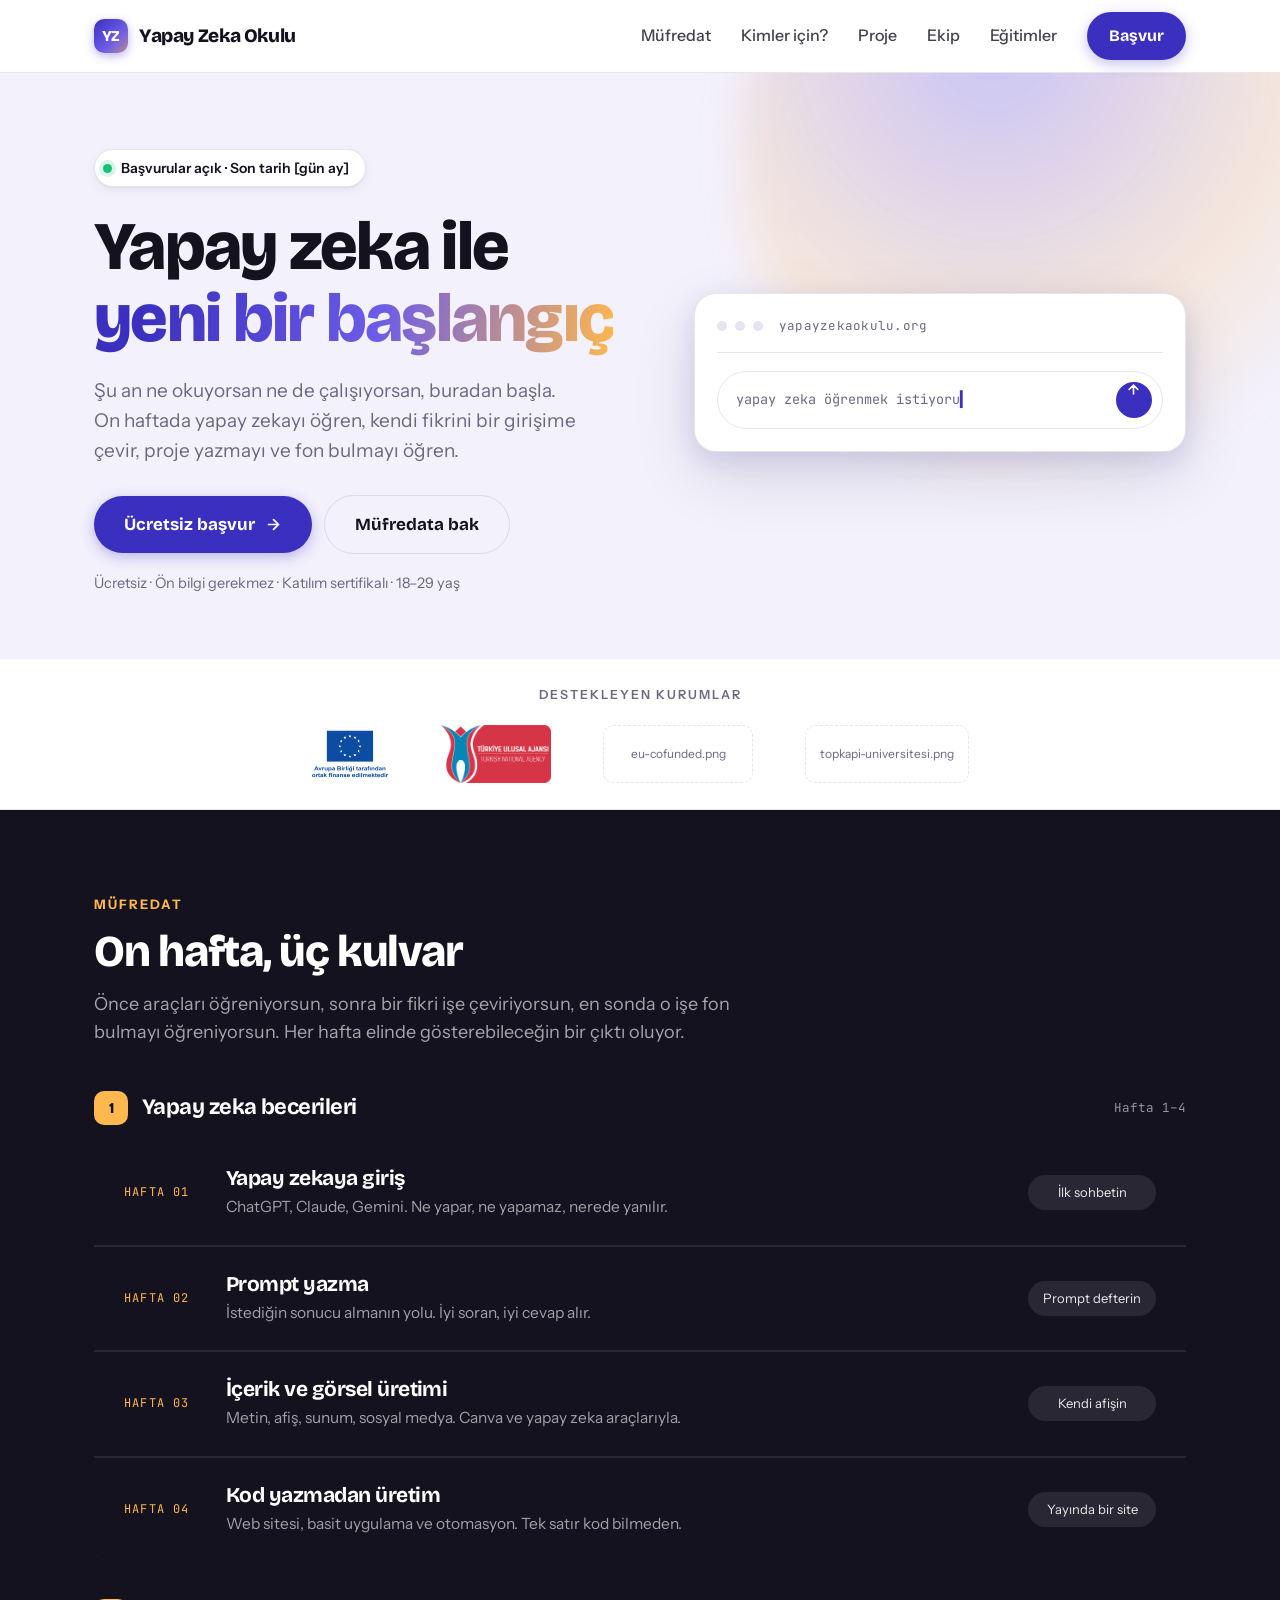
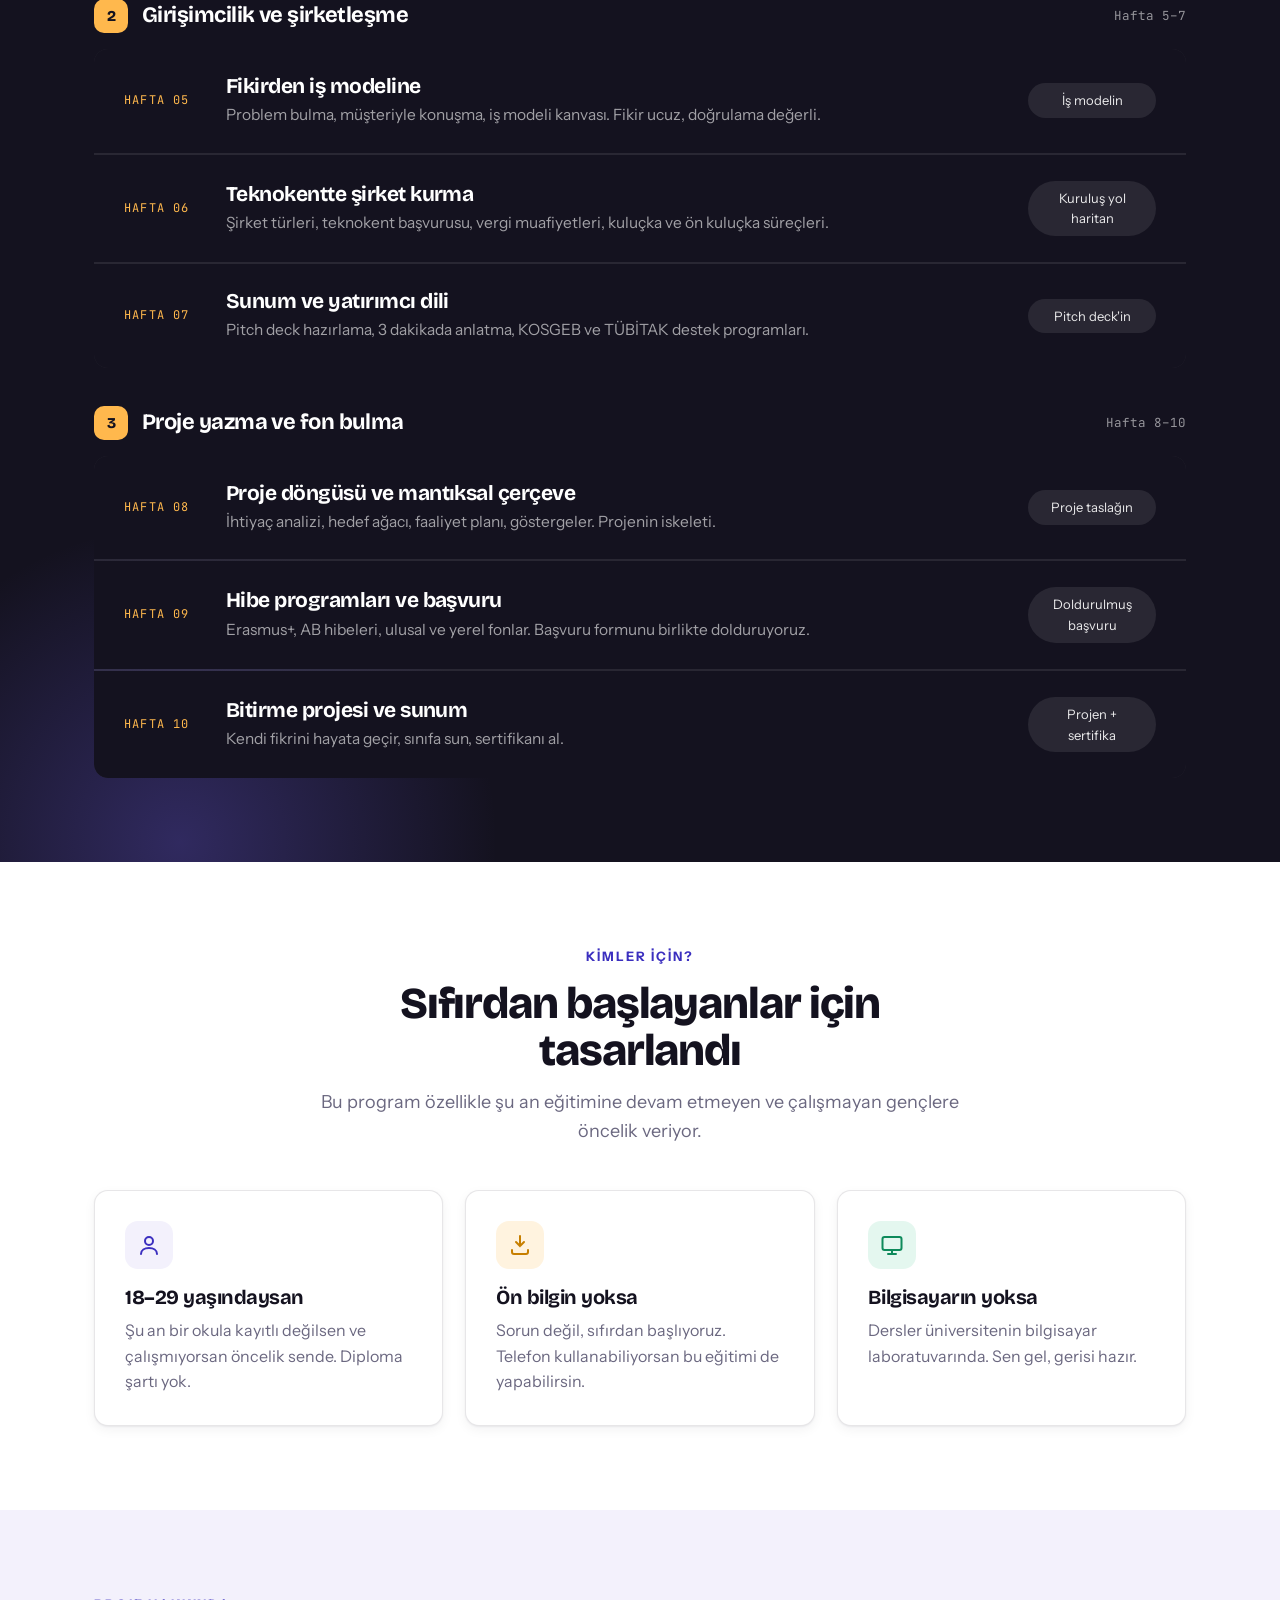
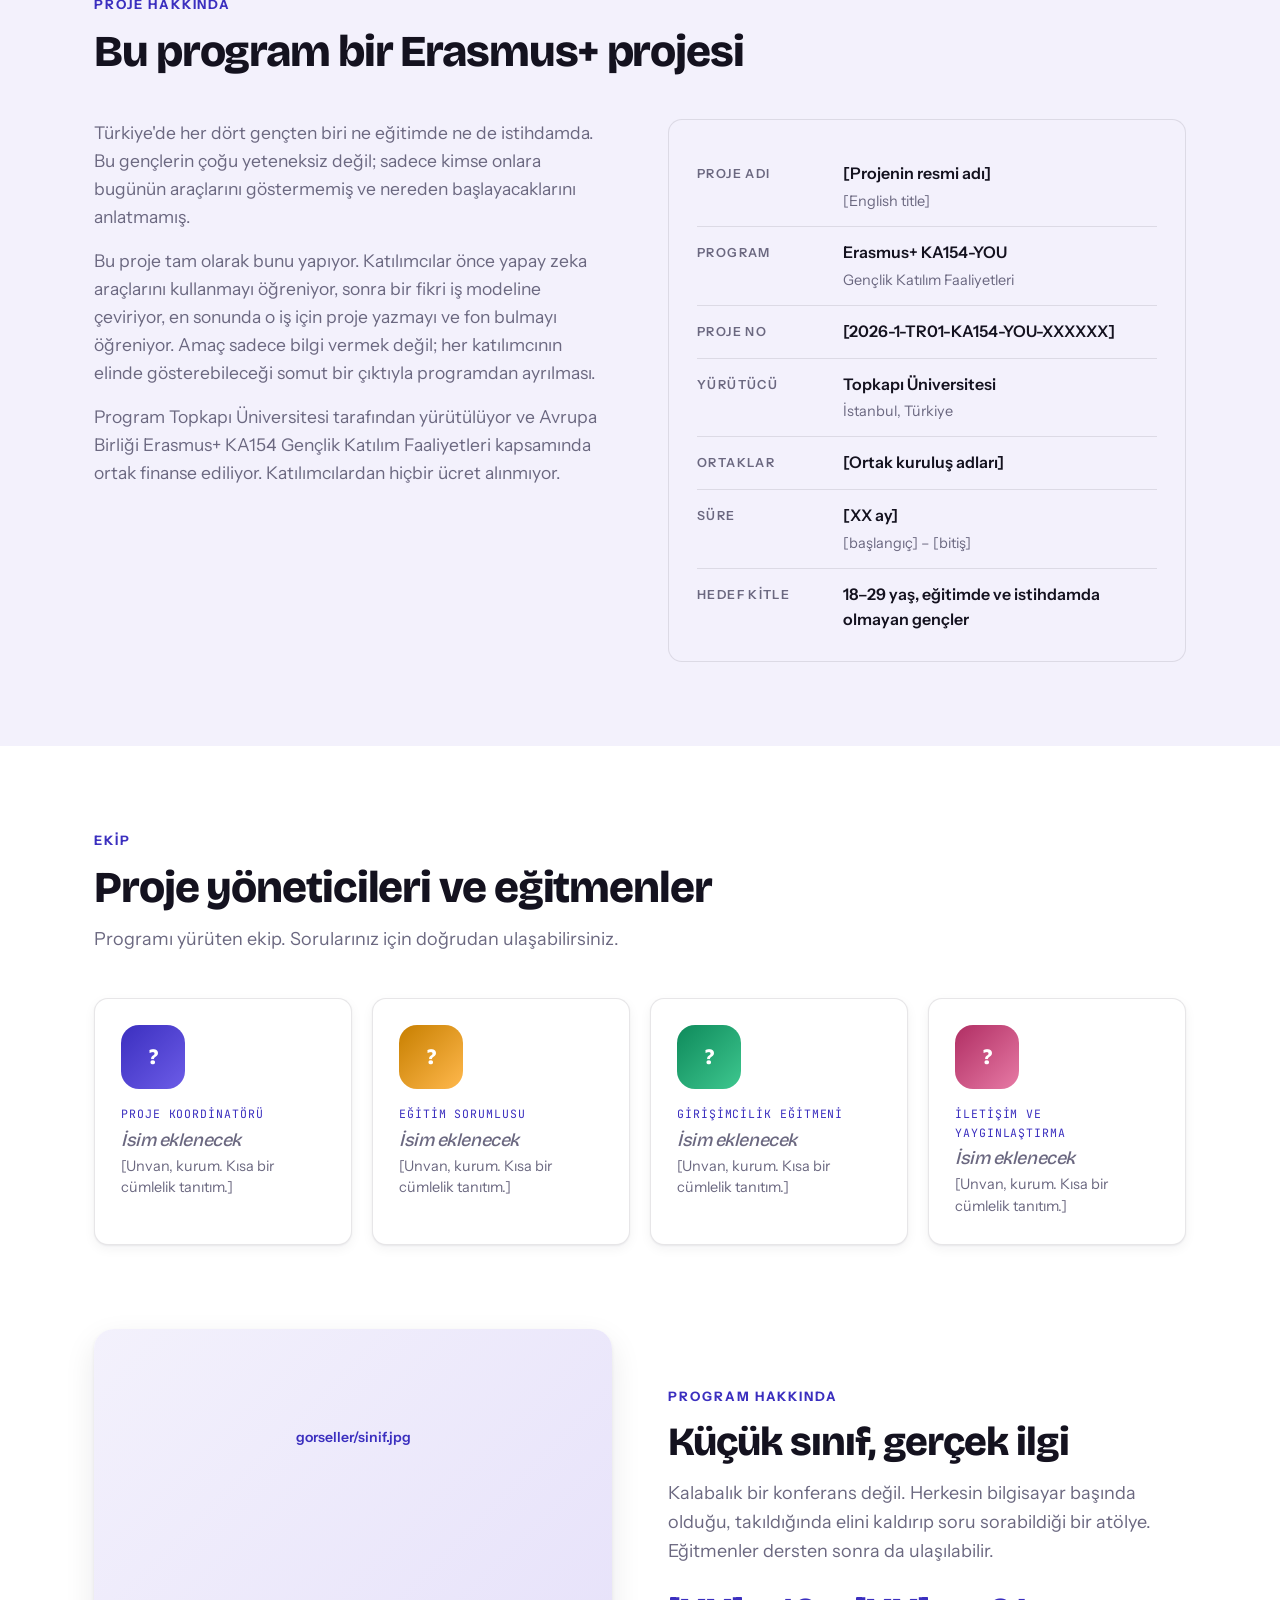
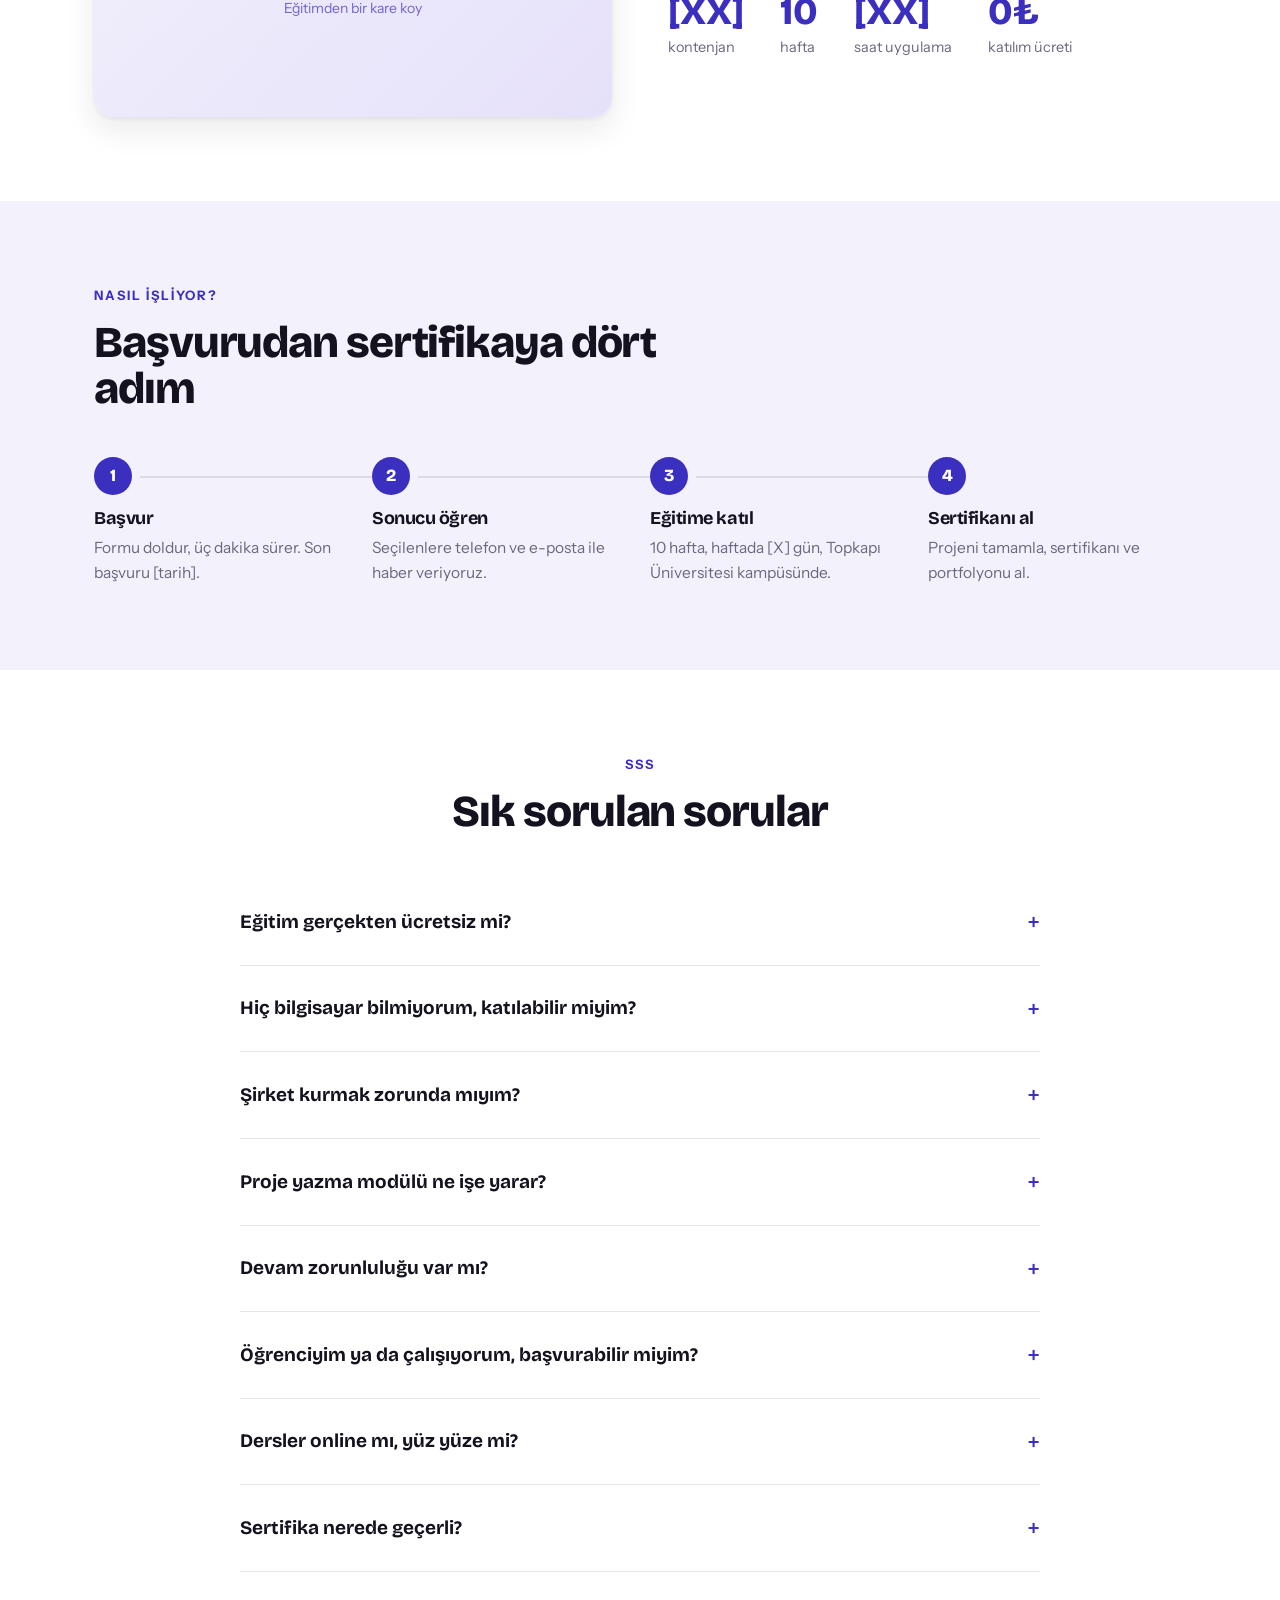
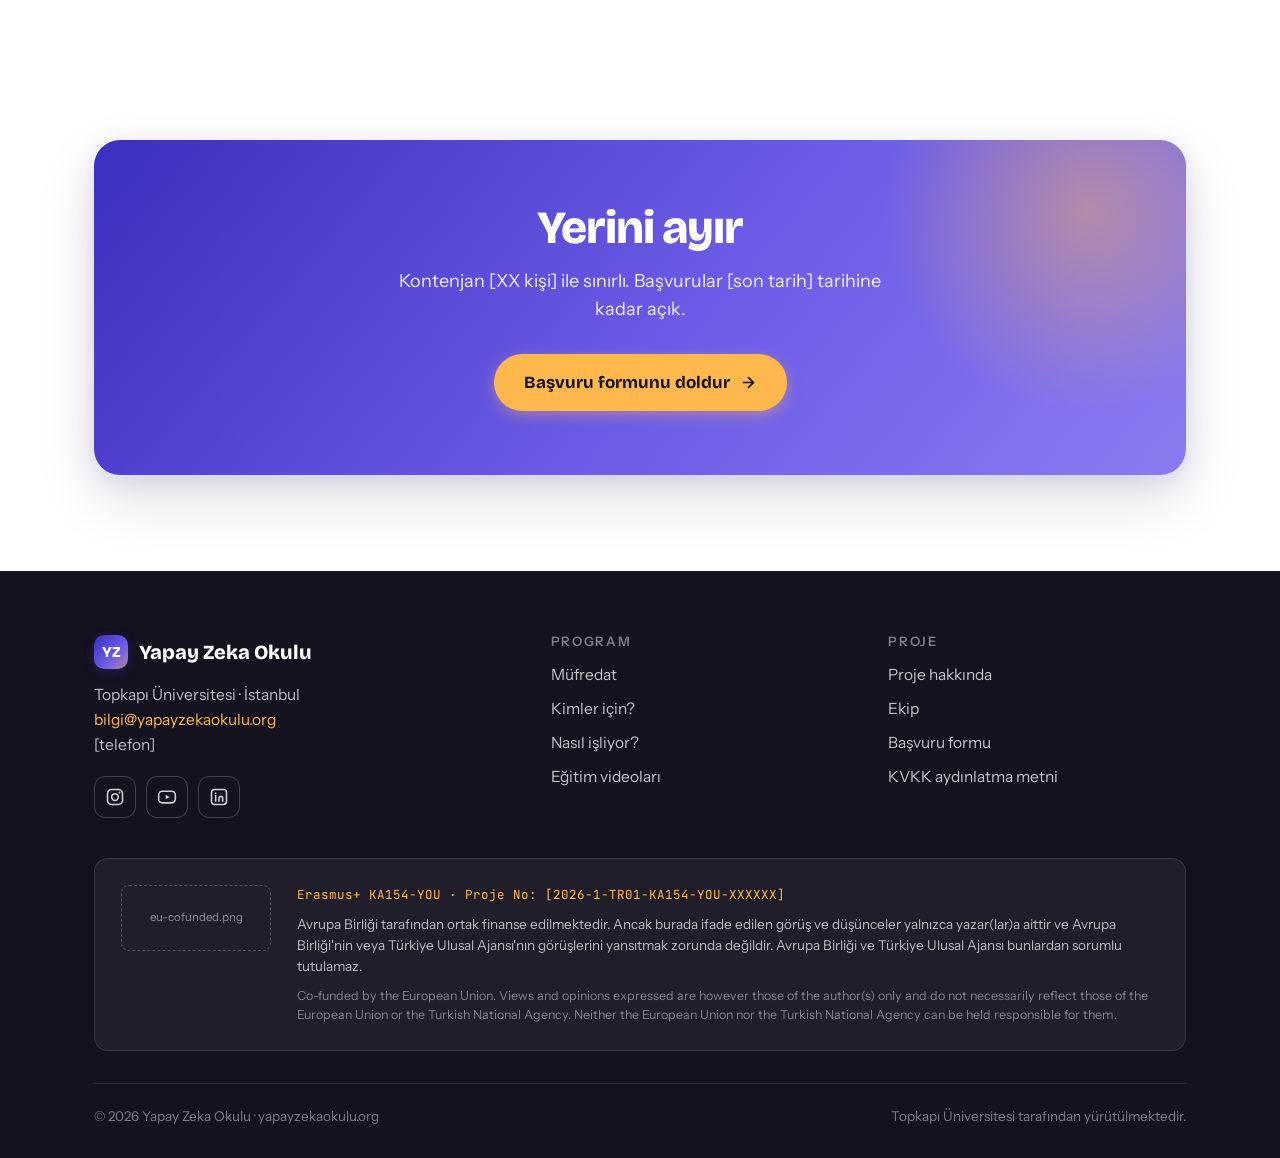
==== commit b780184a: "Update index.html" ====
--- a/index.html
+++ b/index.html
@@ -66,7 +66,7 @@
   <div class="dar">
     <div class="baslik">Destekleyen kurumlar</div>
     <div class="logo-liste">
-      <img src="logos/avrupa.png" alt="T.C. Dışişleri Bakanlığı Avrupa Birliği Başkanlığı" onerror="this.outerHTML='&lt;div class=\'logo-yer\'&gt;ab-baskanligi.png&lt;/div&gt;'">
+      <img src="logos/avrupa.jpg" alt="T.C. Dışişleri Bakanlığı Avrupa Birliği Başkanlığı" onerror="this.outerHTML='&lt;div class=\'logo-yer\'&gt;ab-baskanligi.png&lt;/div&gt;'">
       <img src="logos/Ulusal.png" alt="Türkiye Ulusal Ajansı" onerror="this.outerHTML='&lt;div class=\'logo-yer\'&gt;ulusal-ajans.png&lt;/div&gt;'">
       <img src="logos/eu-cofunded.png" alt="Avrupa Birliği tarafından ortak finanse edilmektedir" onerror="this.outerHTML='&lt;div class=\'logo-yer\'&gt;eu-cofunded.png&lt;/div&gt;'">
       <img src="logos/topkapi.jpg" alt="Topkapı Üniversitesi" onerror="this.outerHTML='&lt;div class=\'logo-yer\'&gt;topkapi-universitesi.png&lt;/div&gt;'">
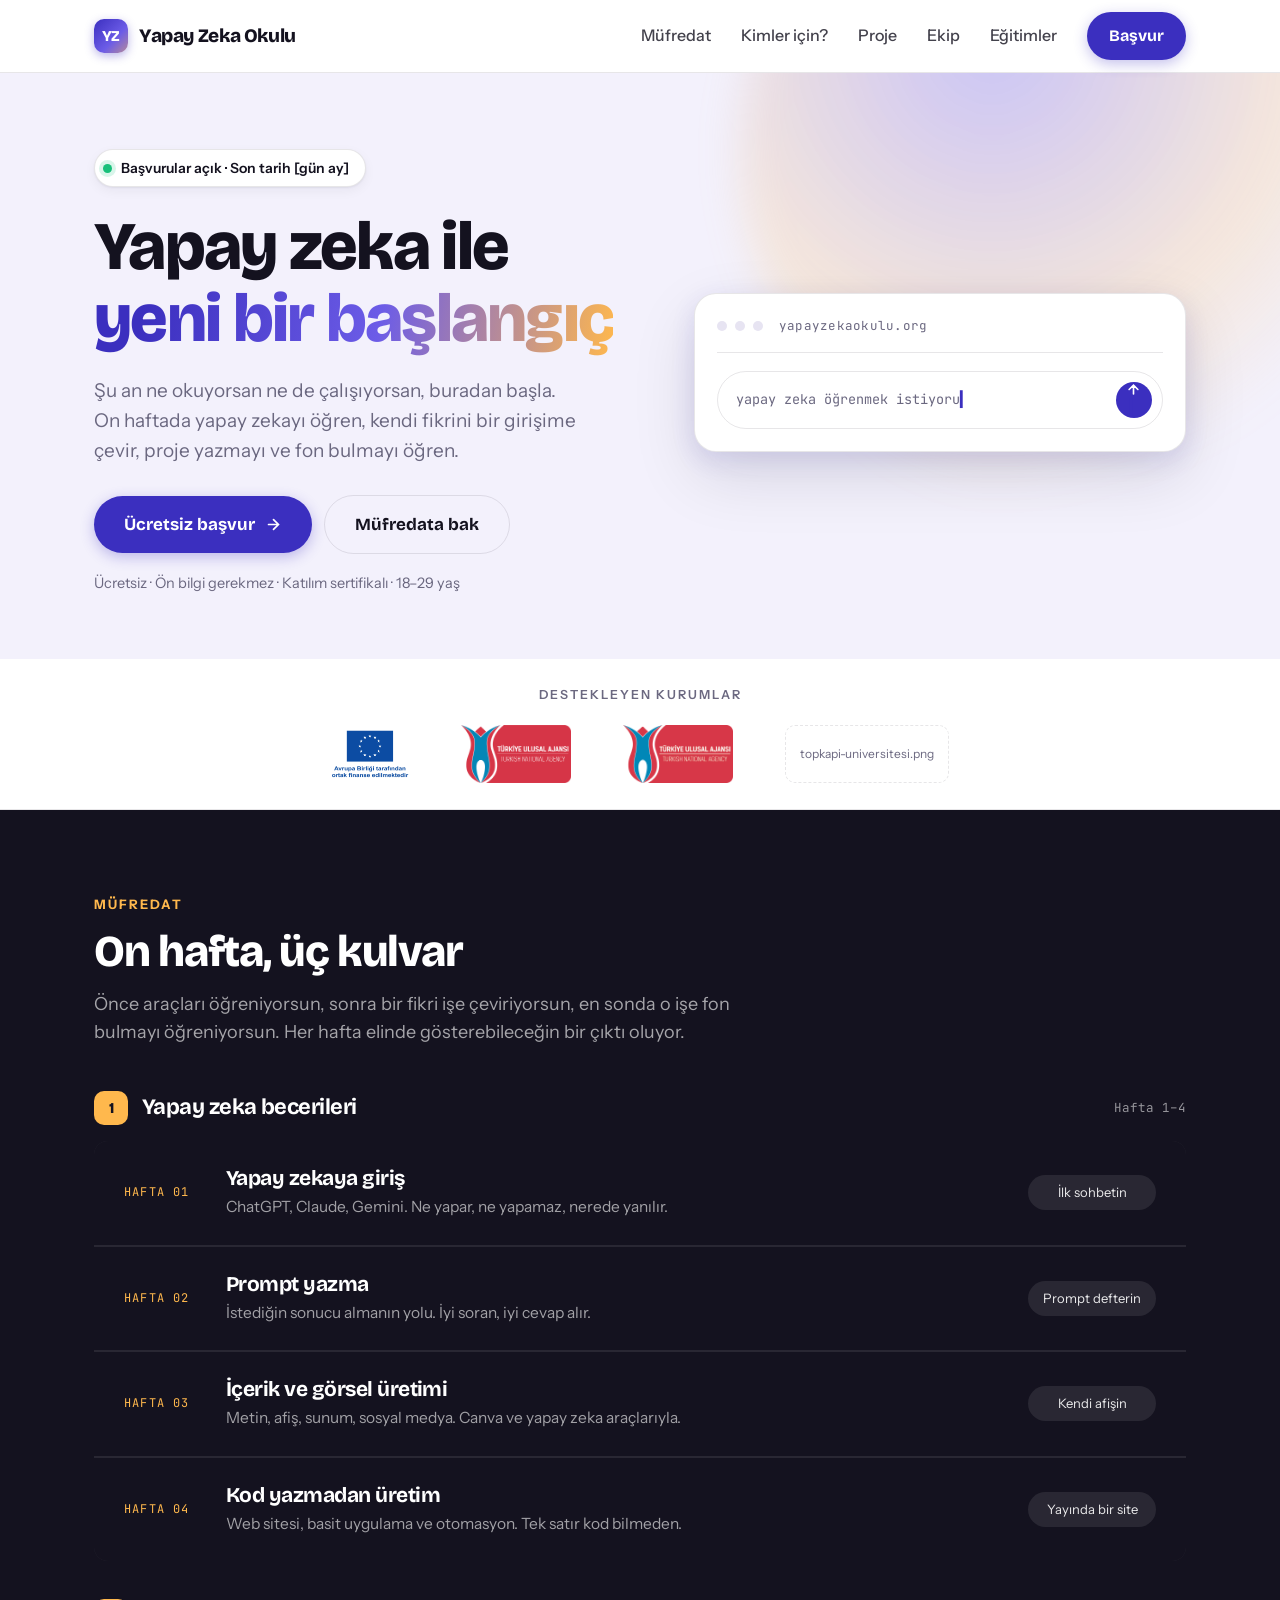
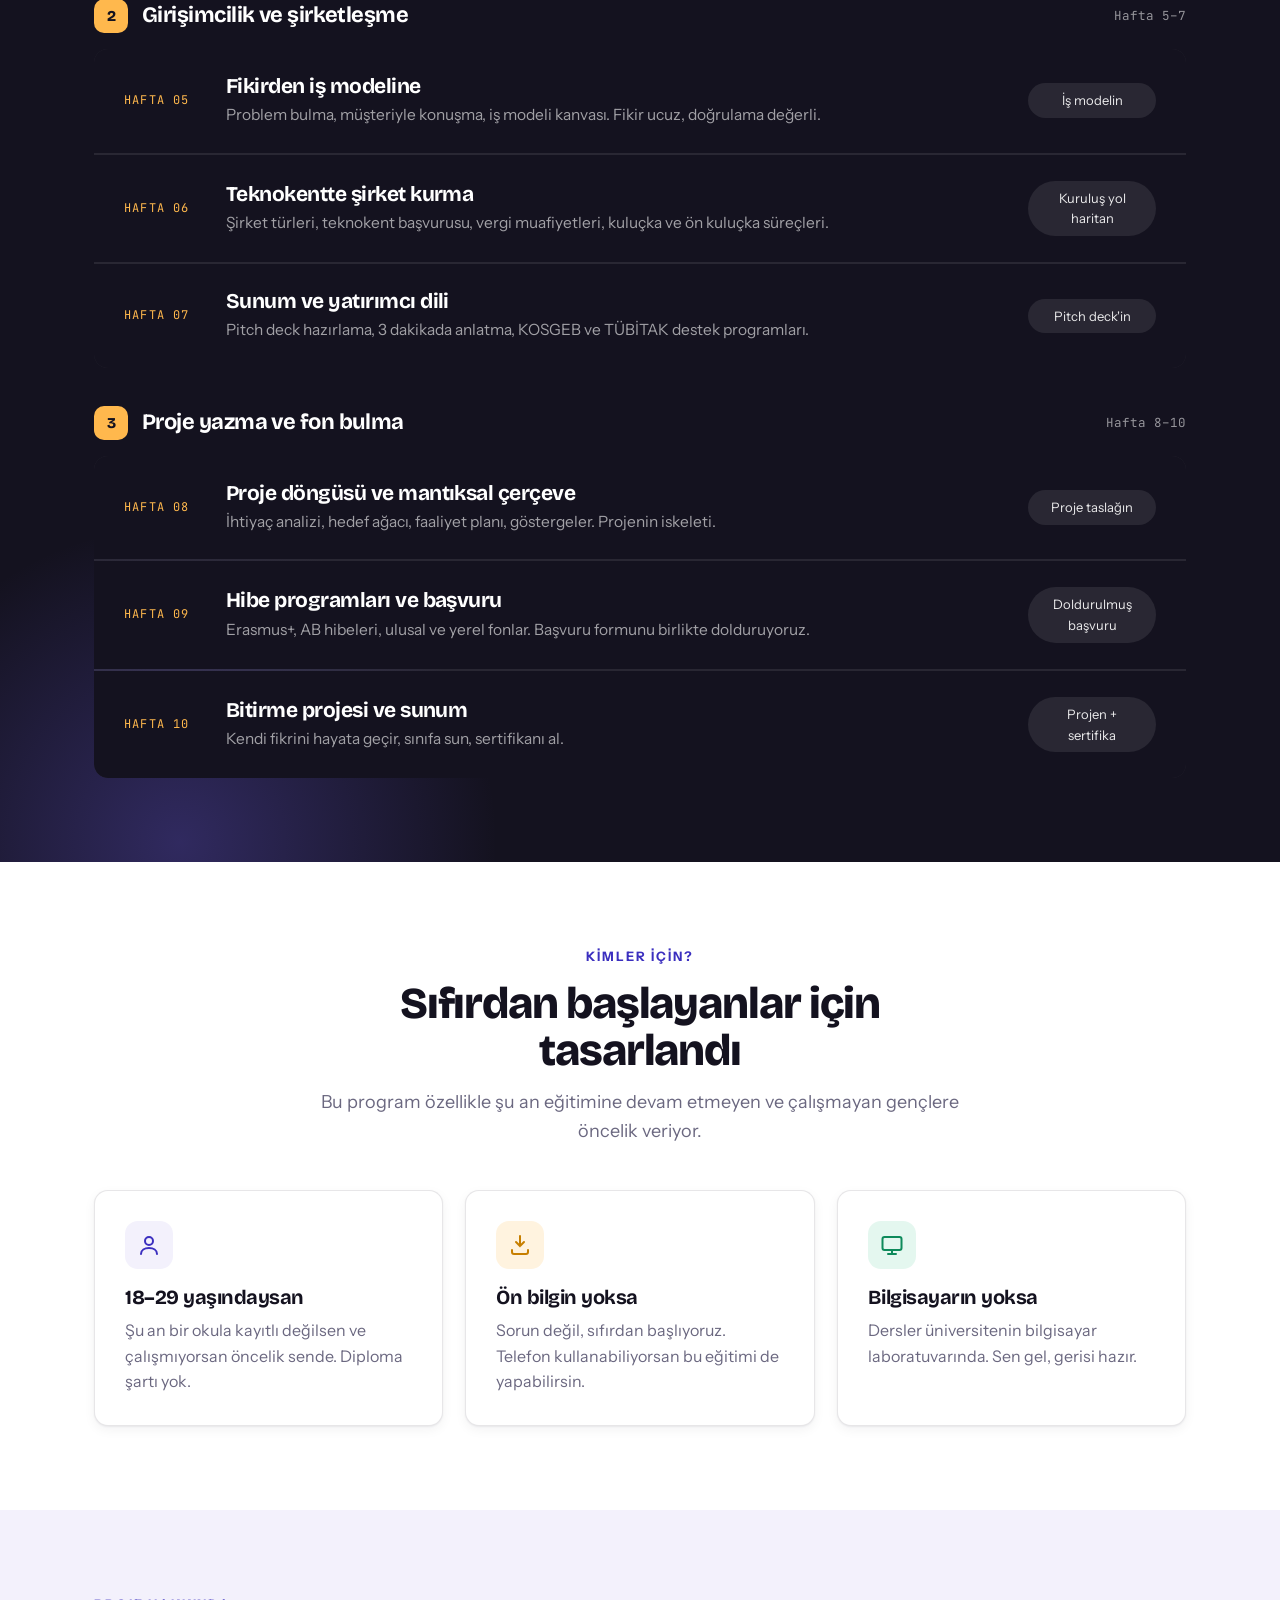
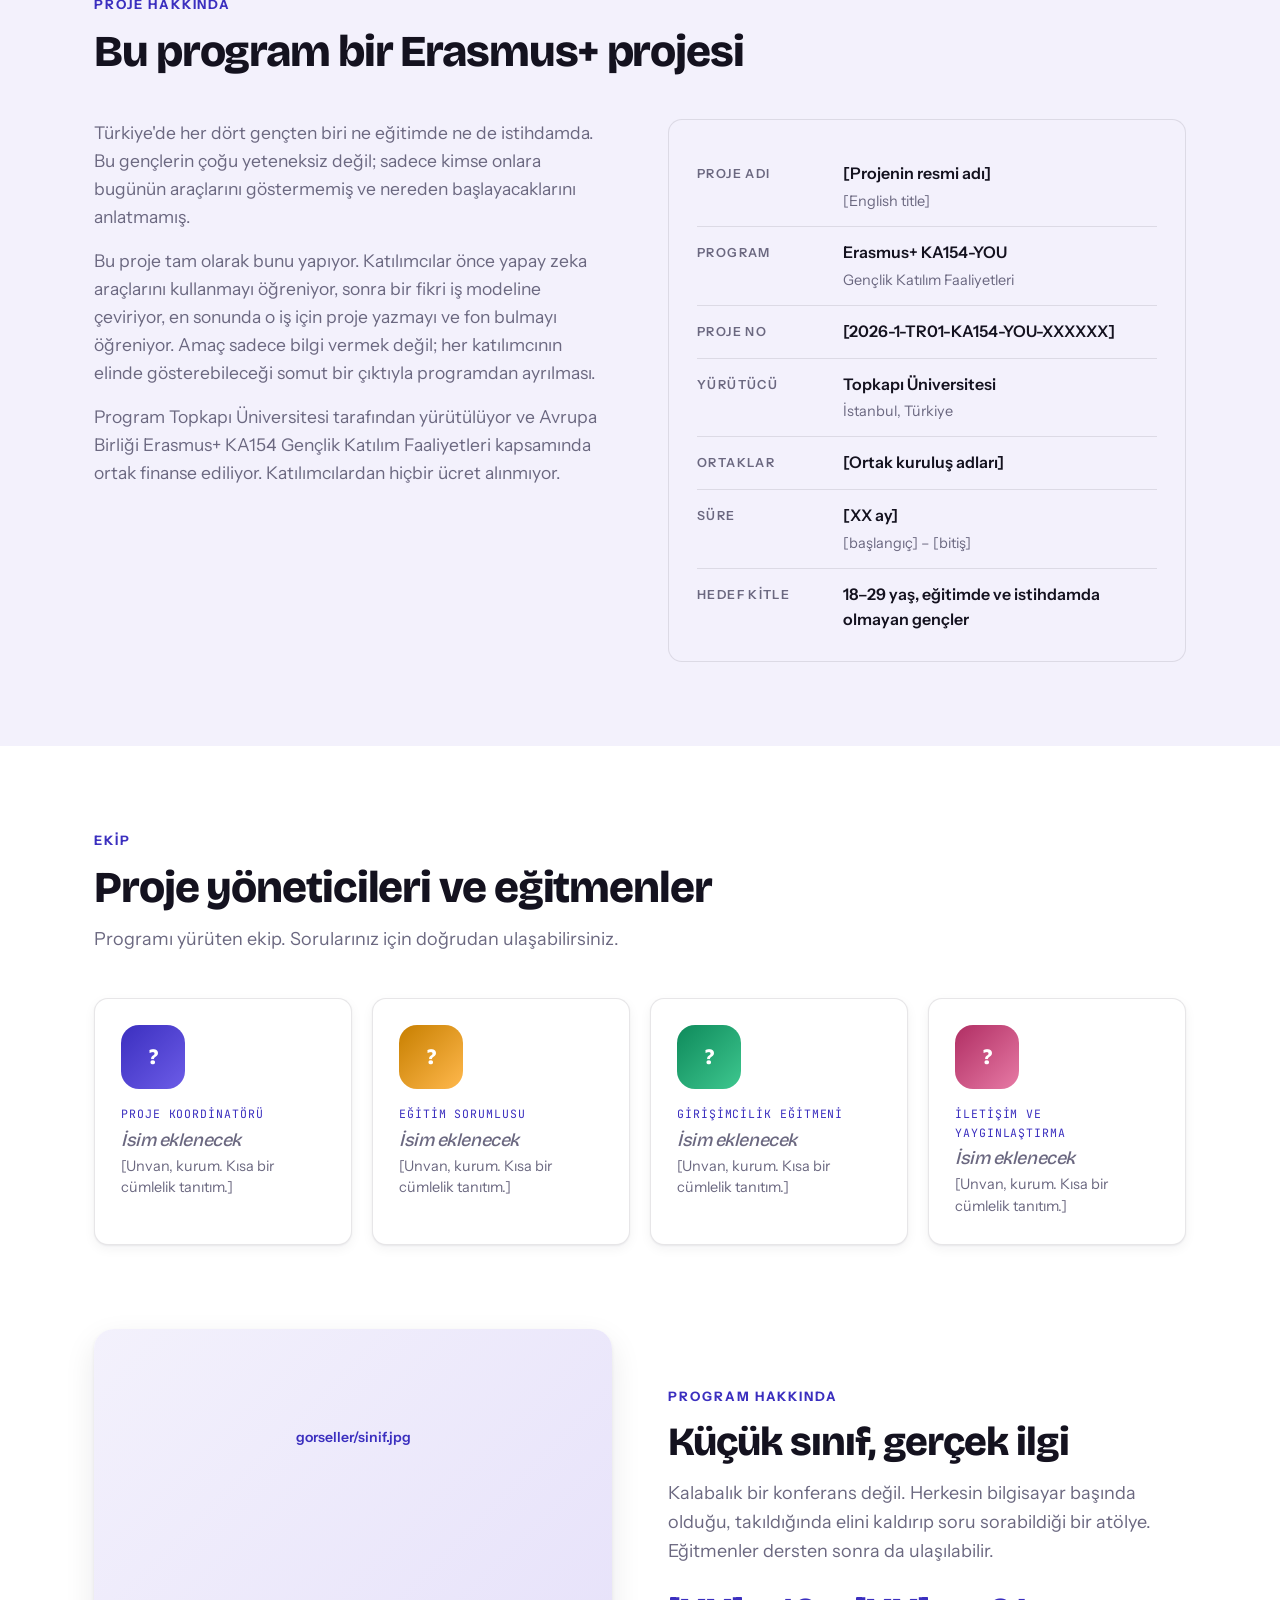
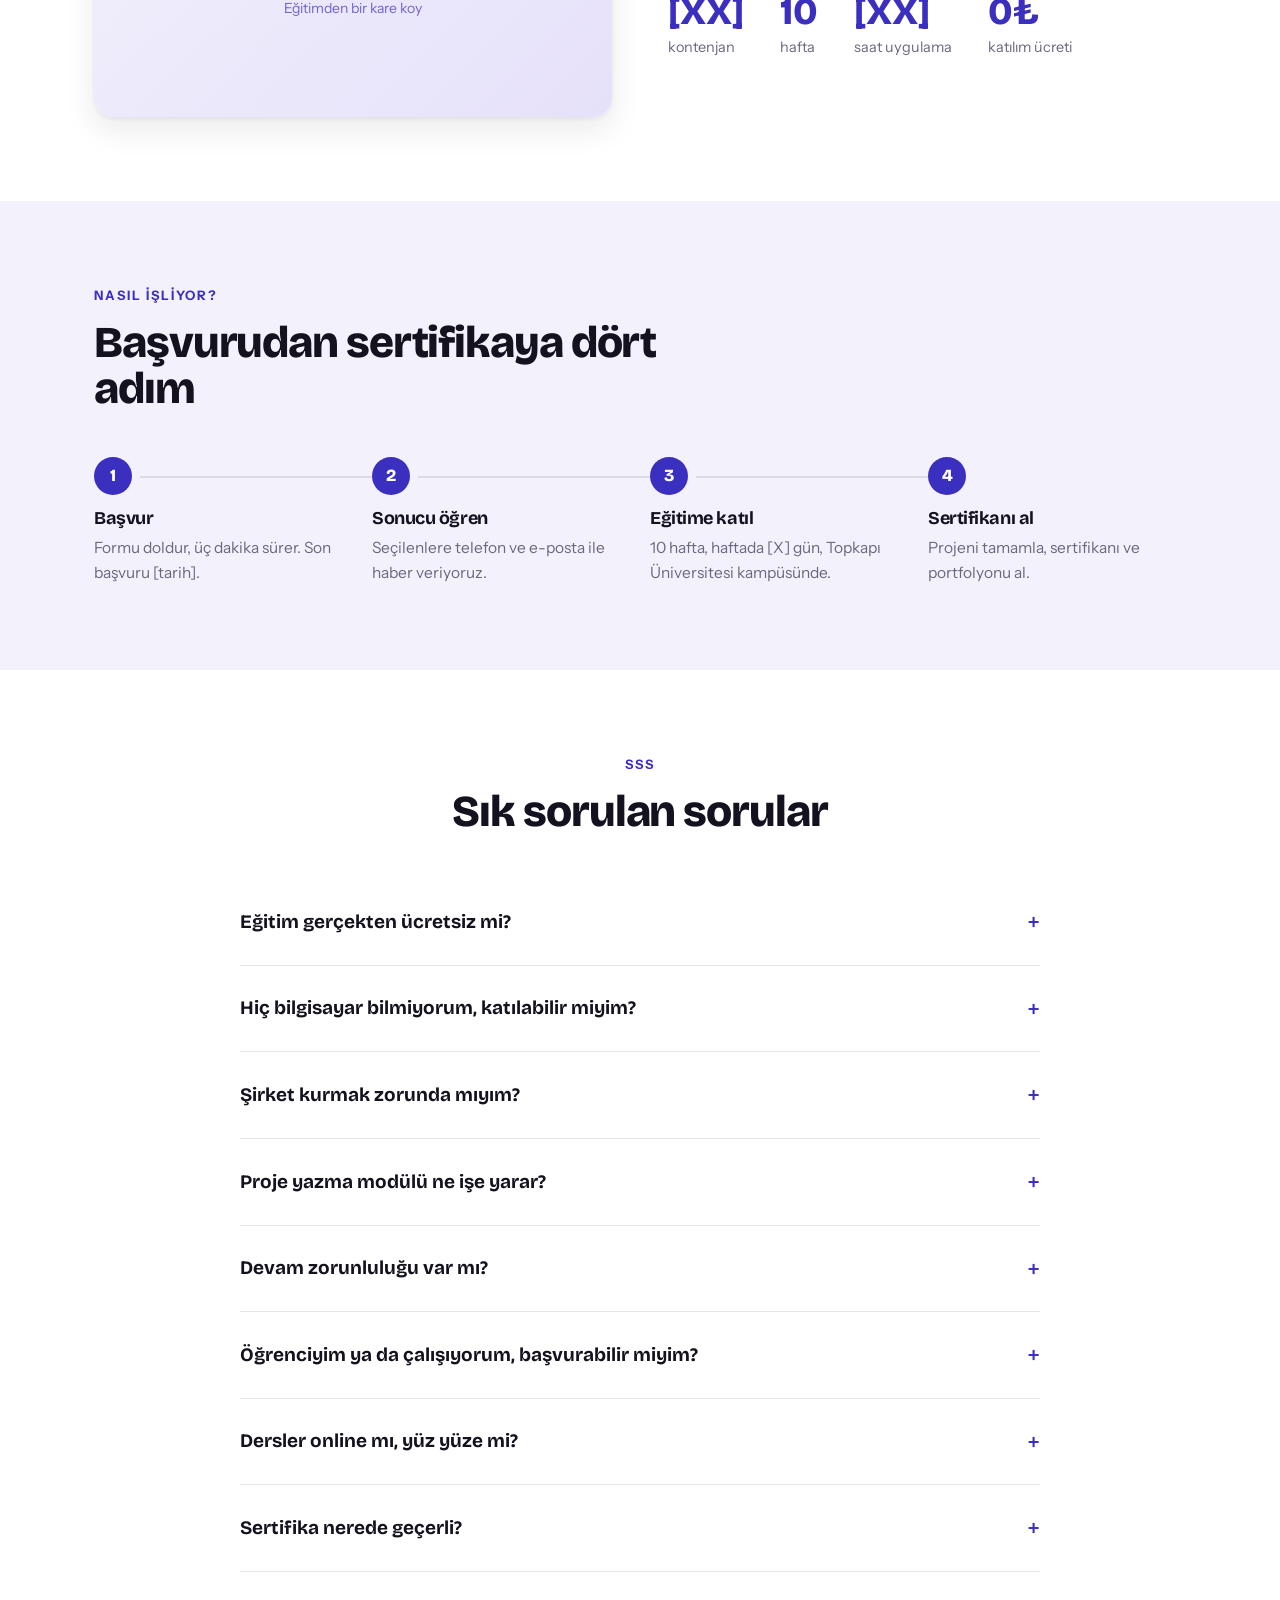
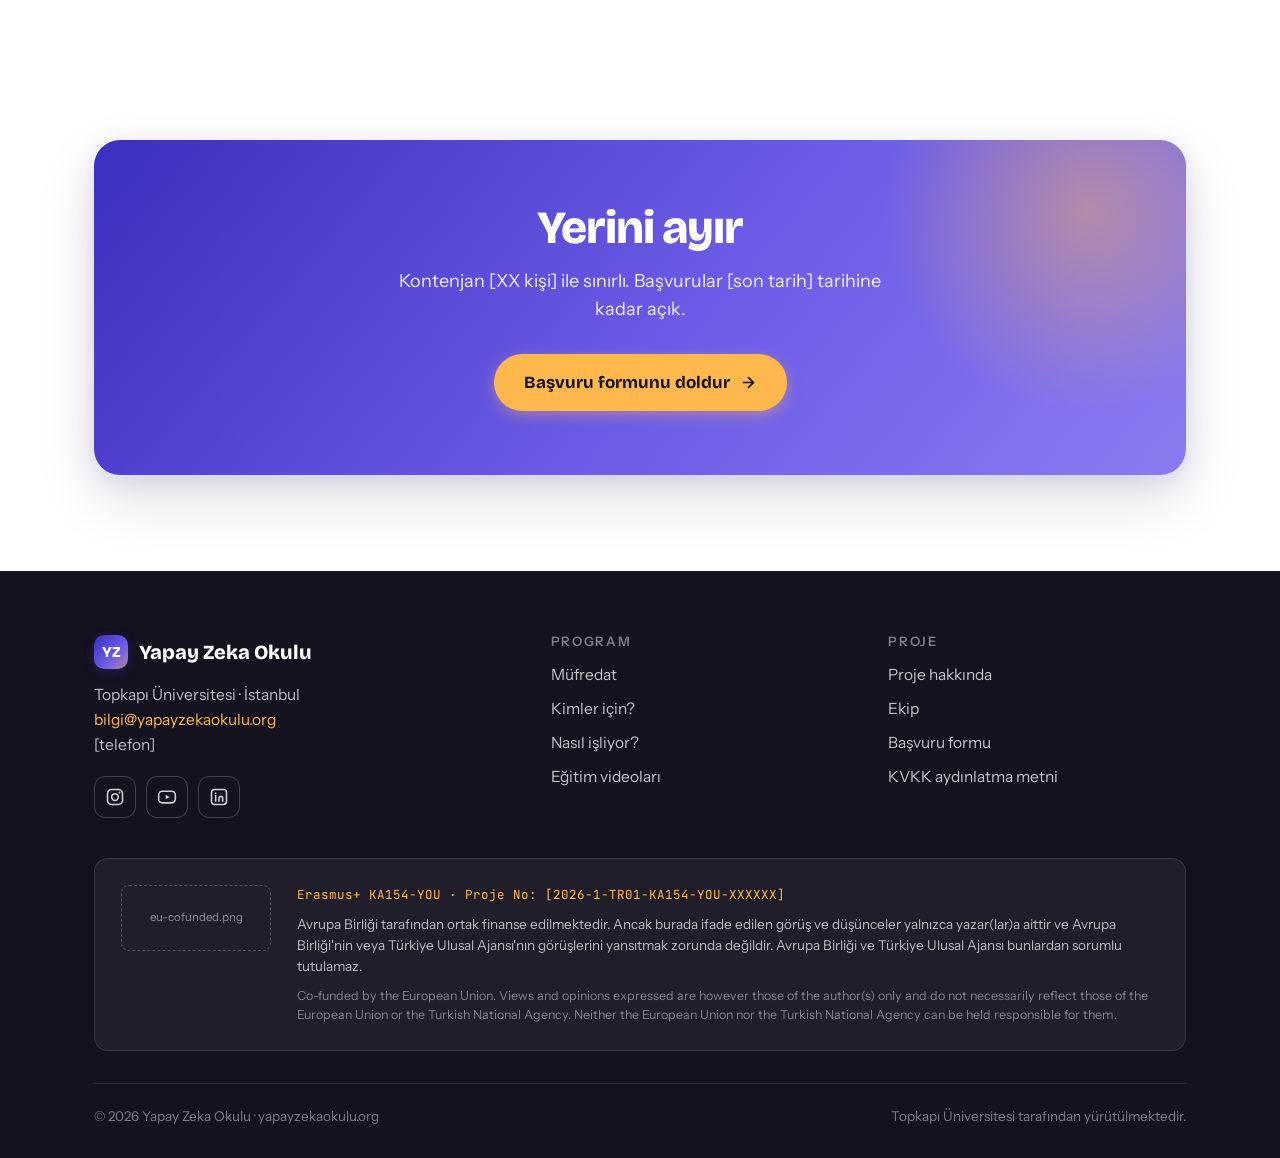
==== commit cfa50af9: "Replace EU co-funded logo with UA logo" ====
--- a/index.html
+++ b/index.html
@@ -68,7 +68,7 @@
     <div class="logo-liste">
       <img src="logos/avrupa.jpg" alt="T.C. Dışişleri Bakanlığı Avrupa Birliği Başkanlığı" onerror="this.outerHTML='&lt;div class=\'logo-yer\'&gt;ab-baskanligi.png&lt;/div&gt;'">
       <img src="logos/Ulusal.png" alt="Türkiye Ulusal Ajansı" onerror="this.outerHTML='&lt;div class=\'logo-yer\'&gt;ulusal-ajans.png&lt;/div&gt;'">
-      <img src="logos/eu-cofunded.png" alt="Avrupa Birliği tarafından ortak finanse edilmektedir" onerror="this.outerHTML='&lt;div class=\'logo-yer\'&gt;eu-cofunded.png&lt;/div&gt;'">
+      <img src="logos/ua_logo.png" alt="Avrupa Birliği tarafından ortak finanse edilmektedir" onerror="this.outerHTML='&lt;div class=\'logo-yer\'&gt;eu-cofunded.png&lt;/div&gt;'">
       <img src="logos/topkapi.jpg" alt="Topkapı Üniversitesi" onerror="this.outerHTML='&lt;div class=\'logo-yer\'&gt;topkapi-universitesi.png&lt;/div&gt;'">
     </div>
   </div>
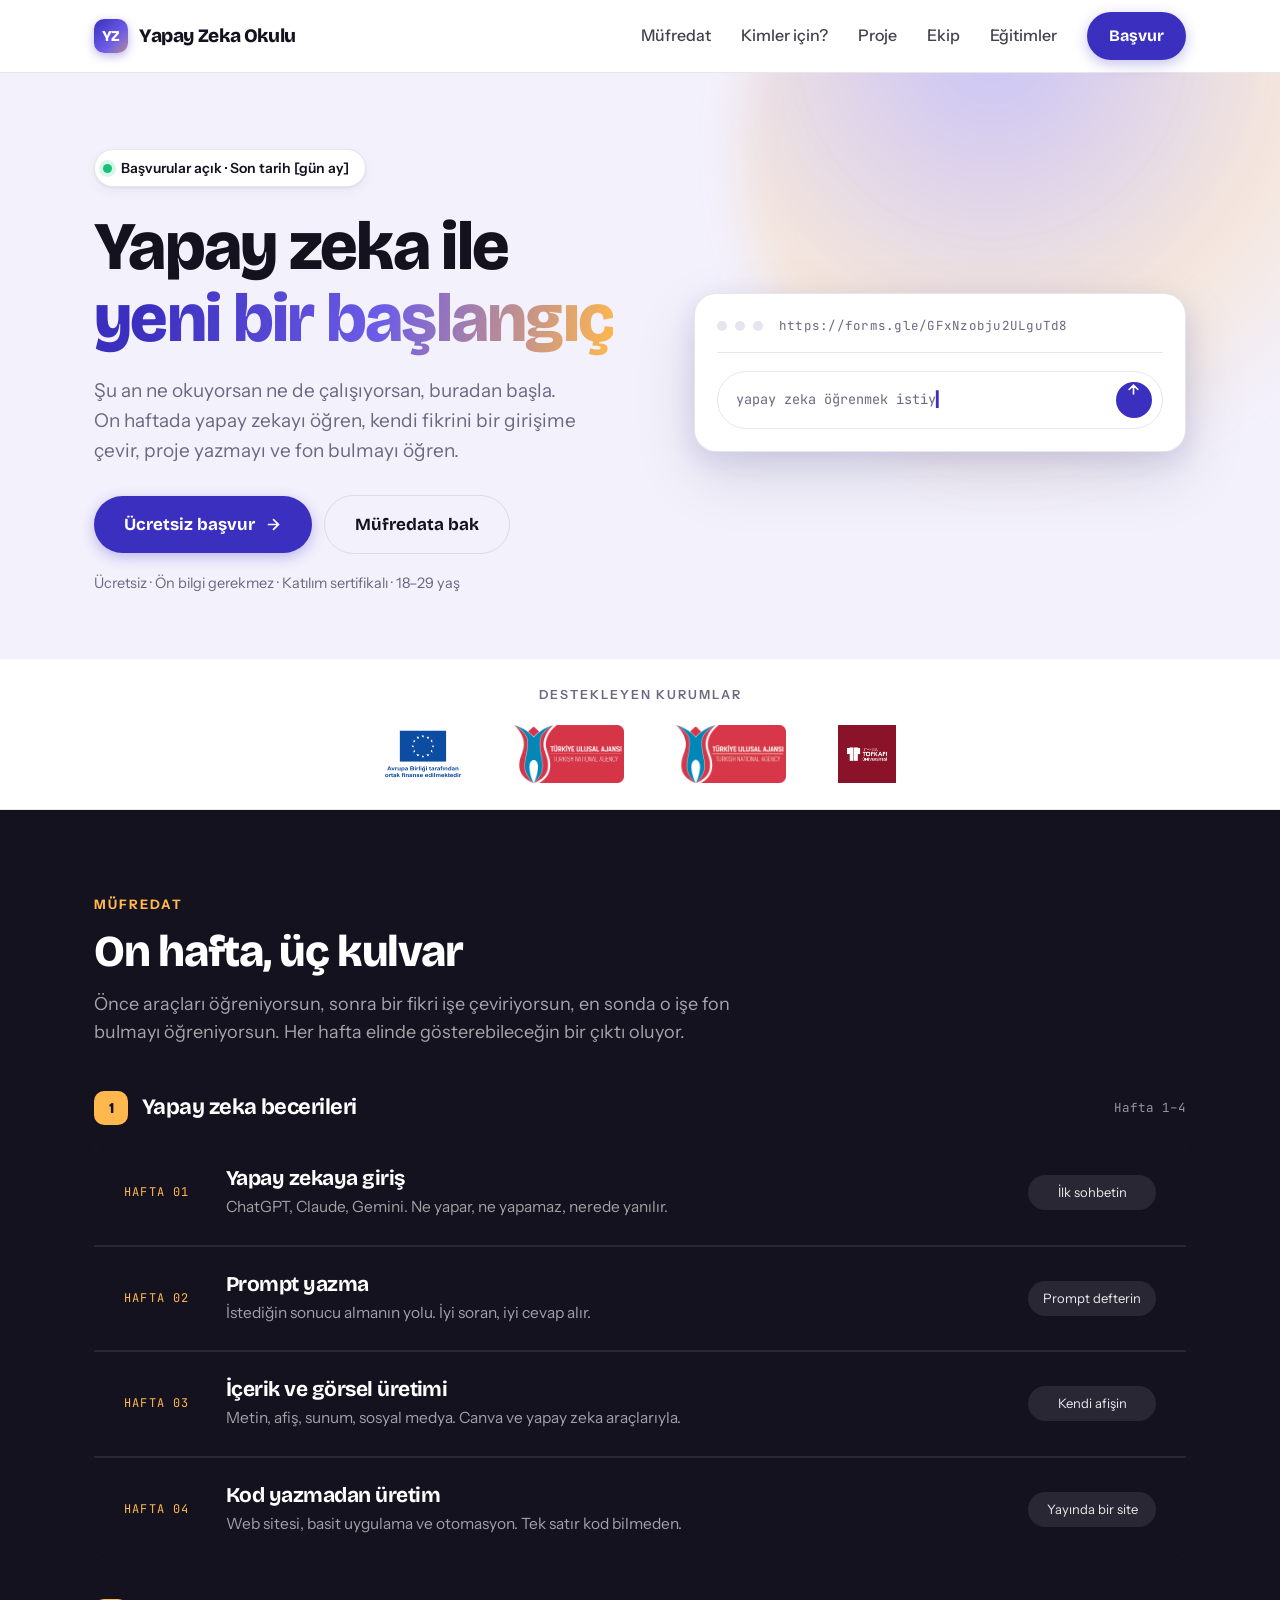
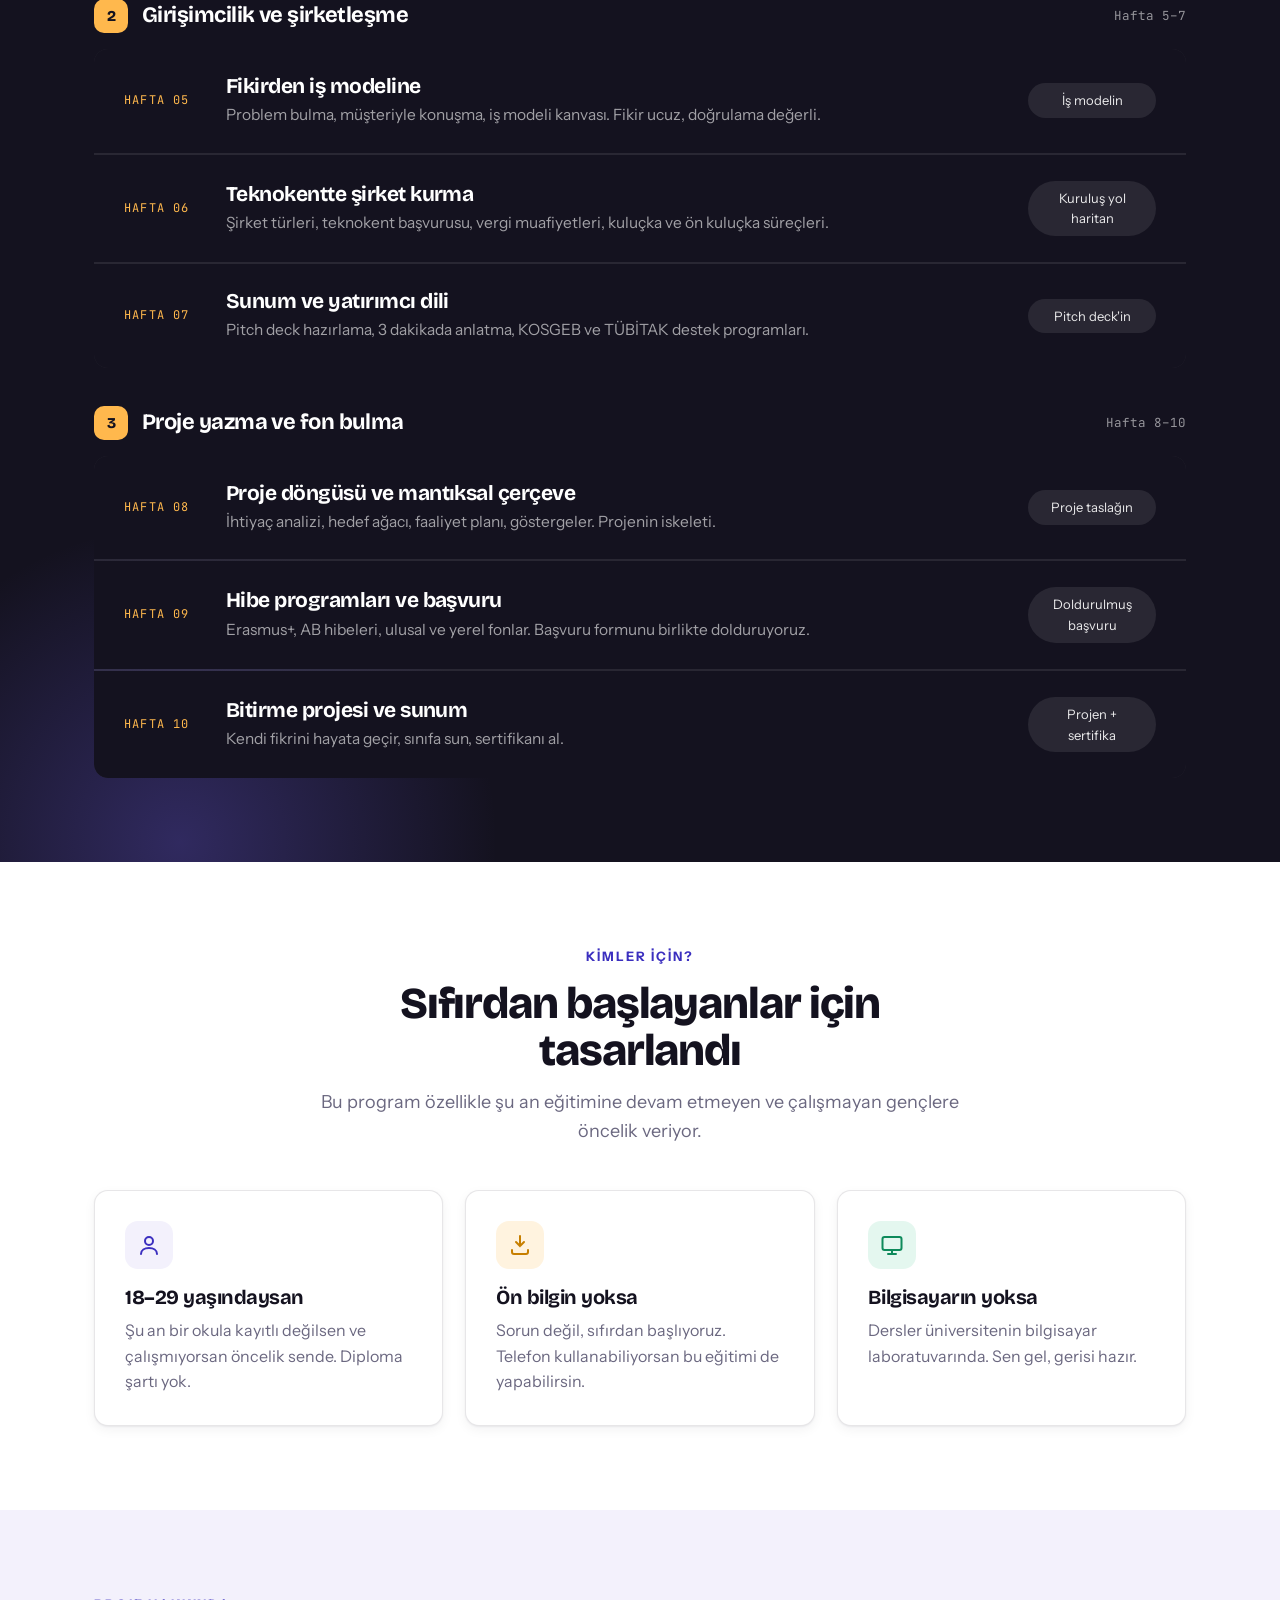
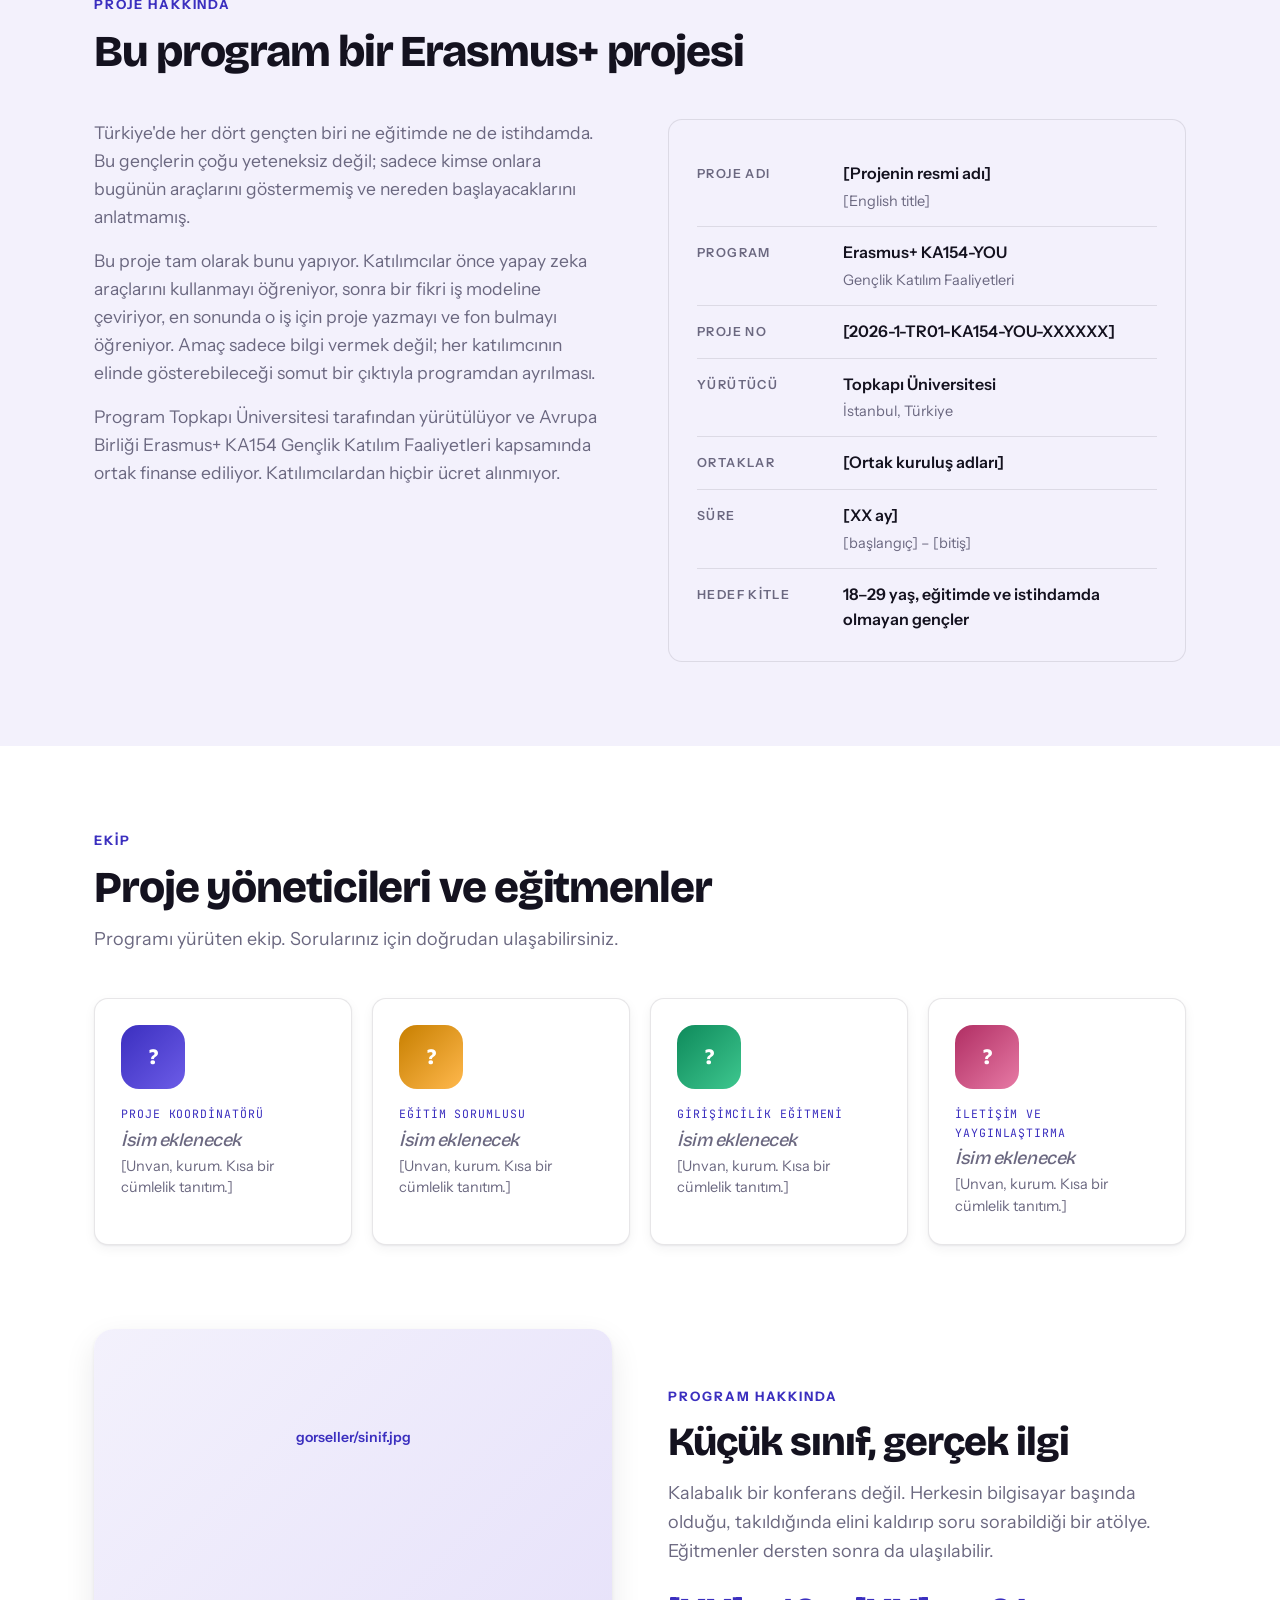
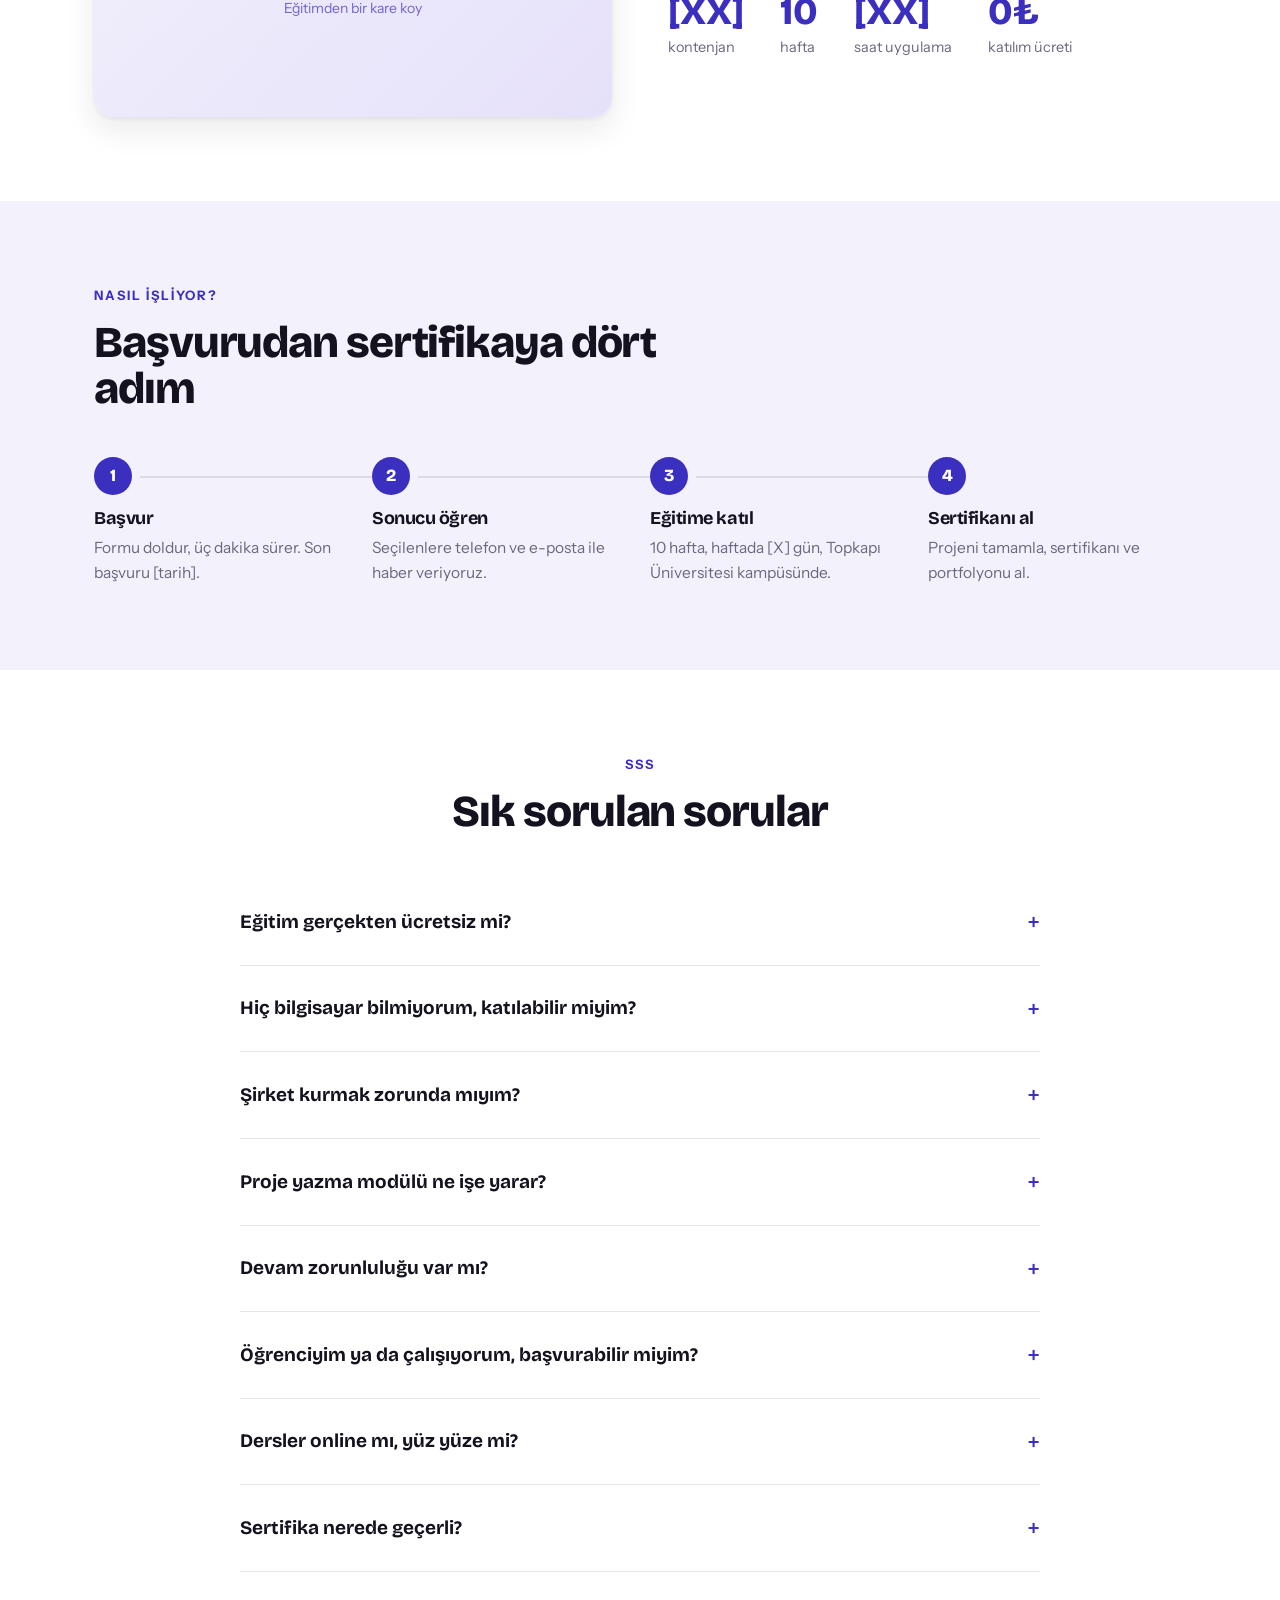
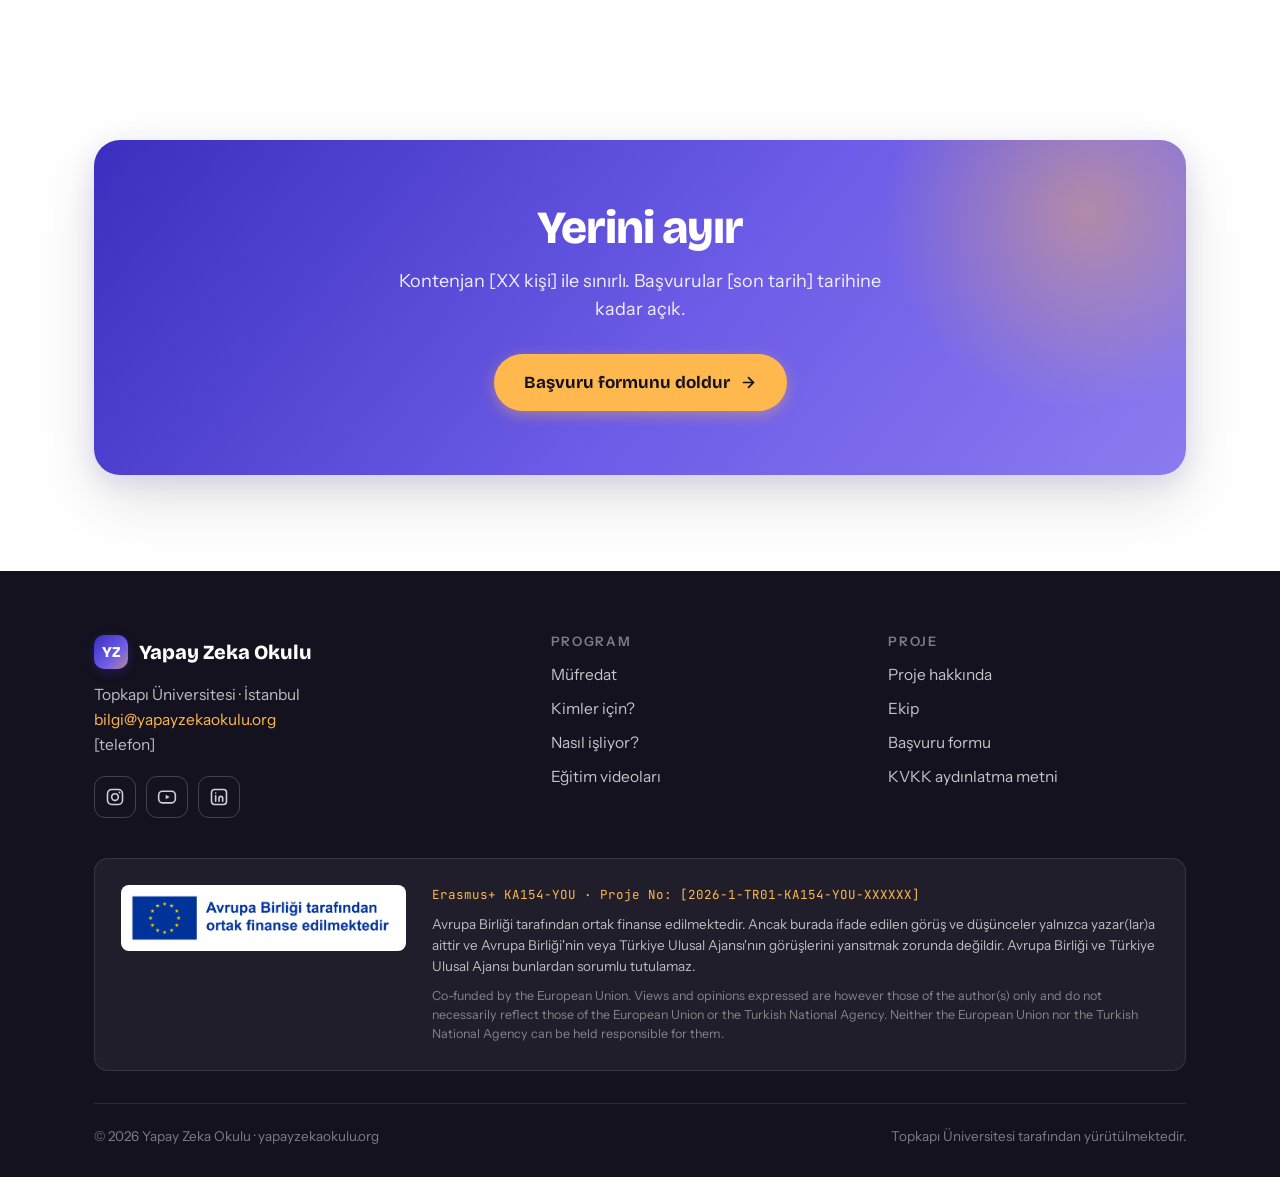
==== commit ad44f0a9: "Update index.html" ====
--- a/index.html
+++ b/index.html
@@ -49,7 +49,7 @@
     <div class="prompt-kart" aria-hidden="true">
       <div class="prompt-ust">
         <span class="pt"></span><span class="pt"></span><span class="pt"></span>
-        <span class="ad">yapayzekaokulu.org</span>
+        <span class="ad">https://forms.gle/GFxNzobju2ULguTd8</span>
       </div>
       <div id="sohbet"></div>
       <div class="prompt-girdi">
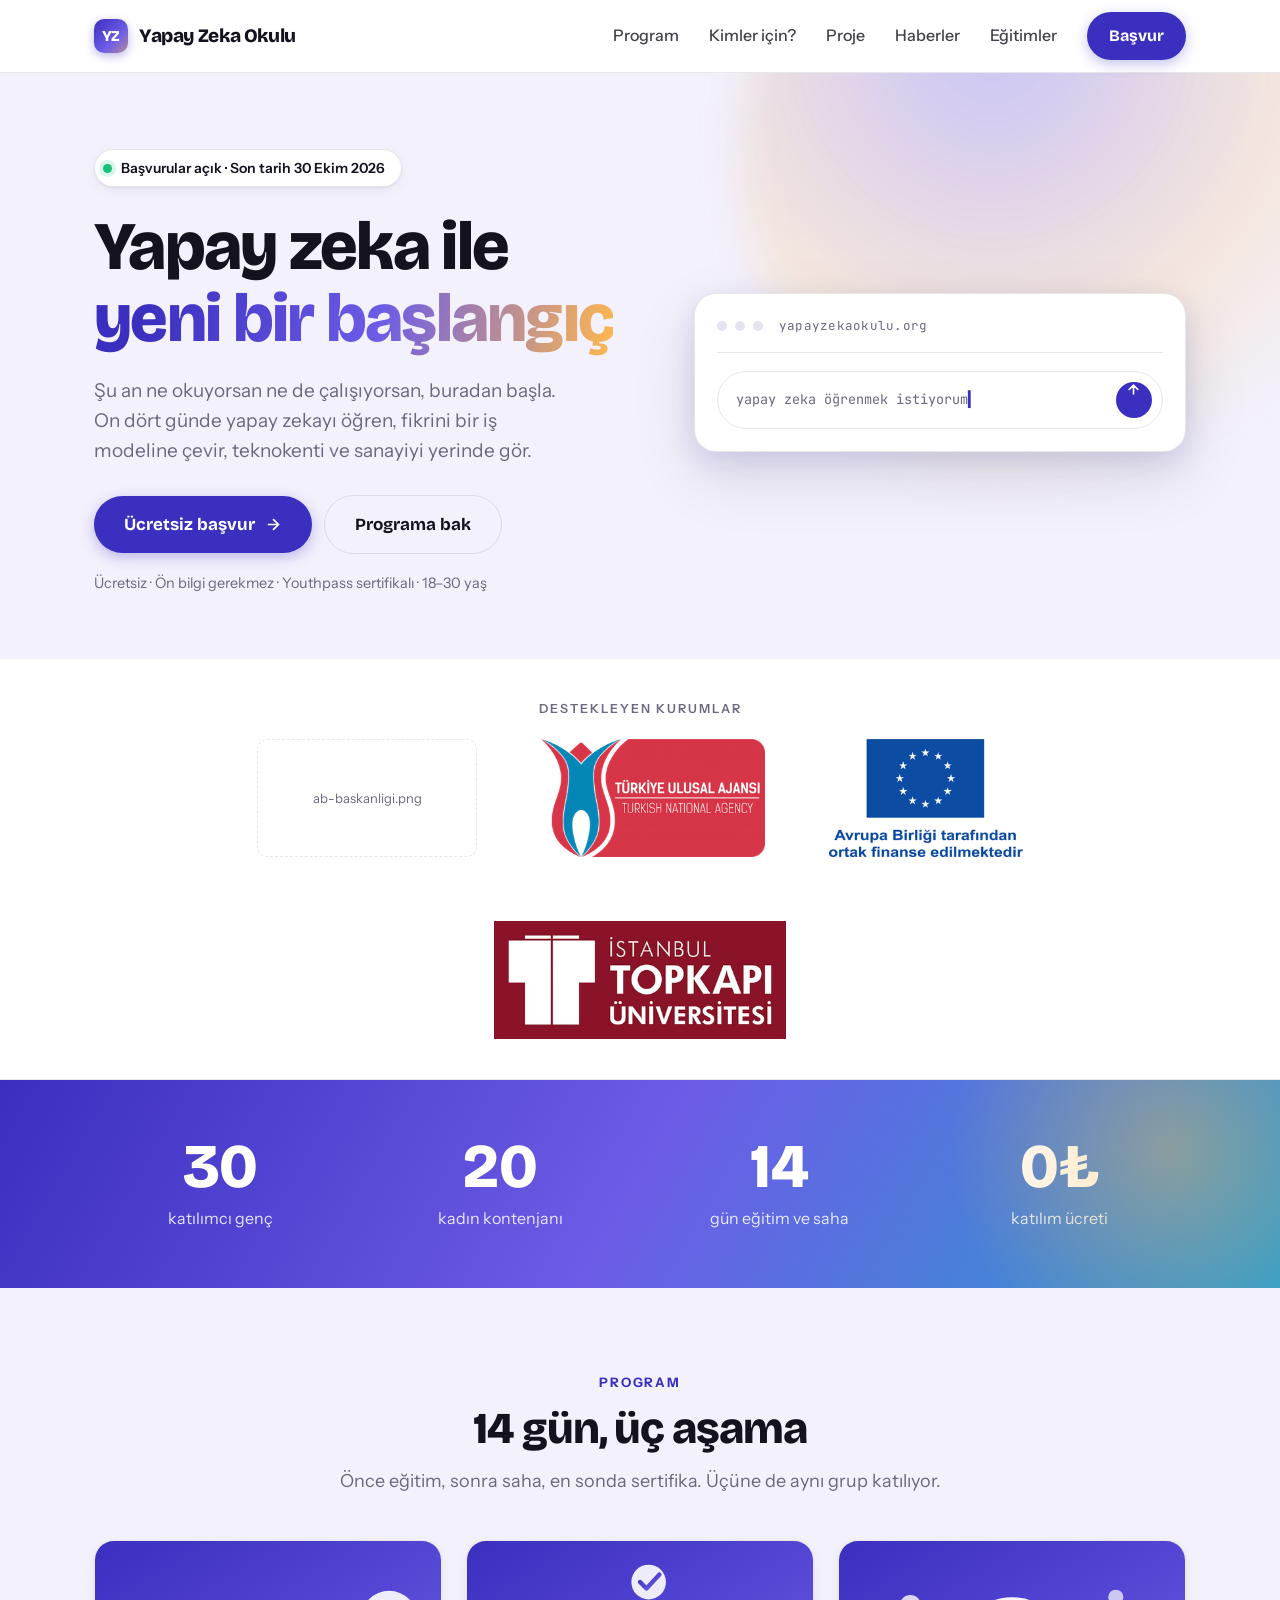
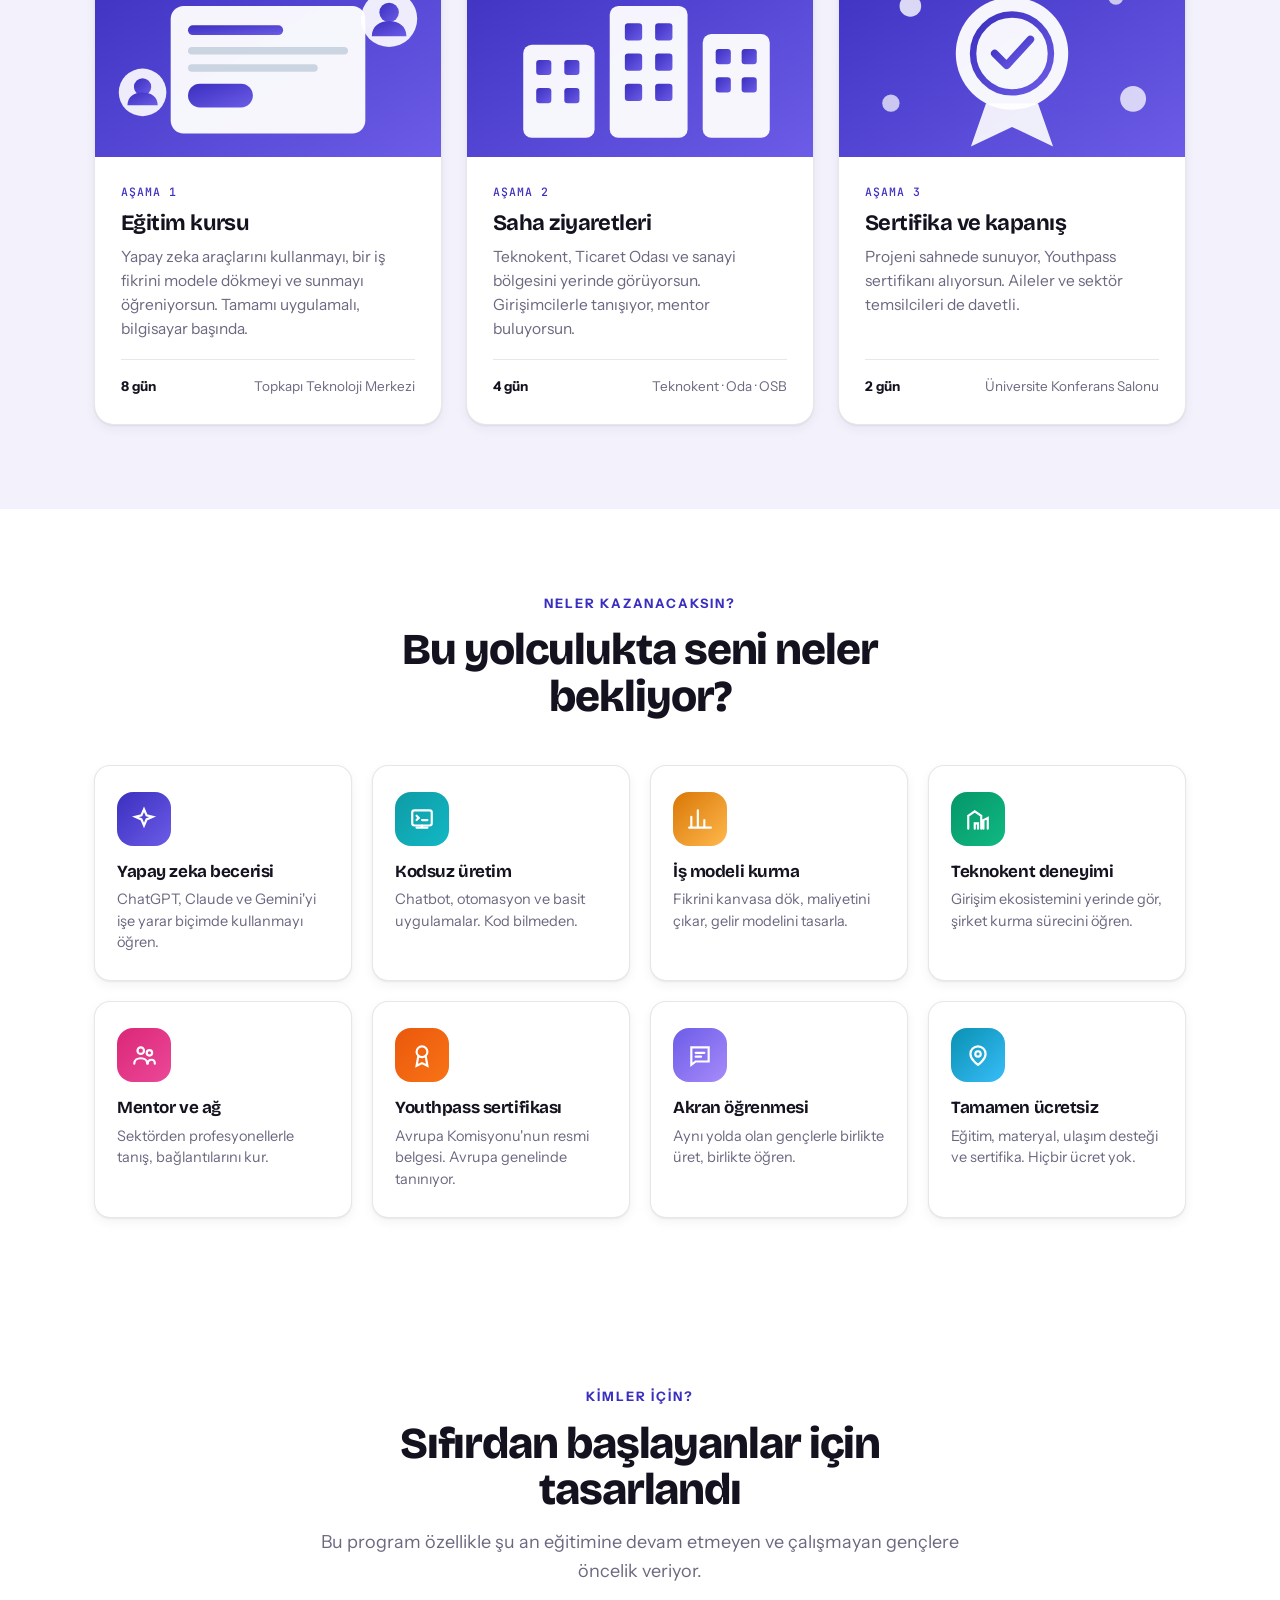
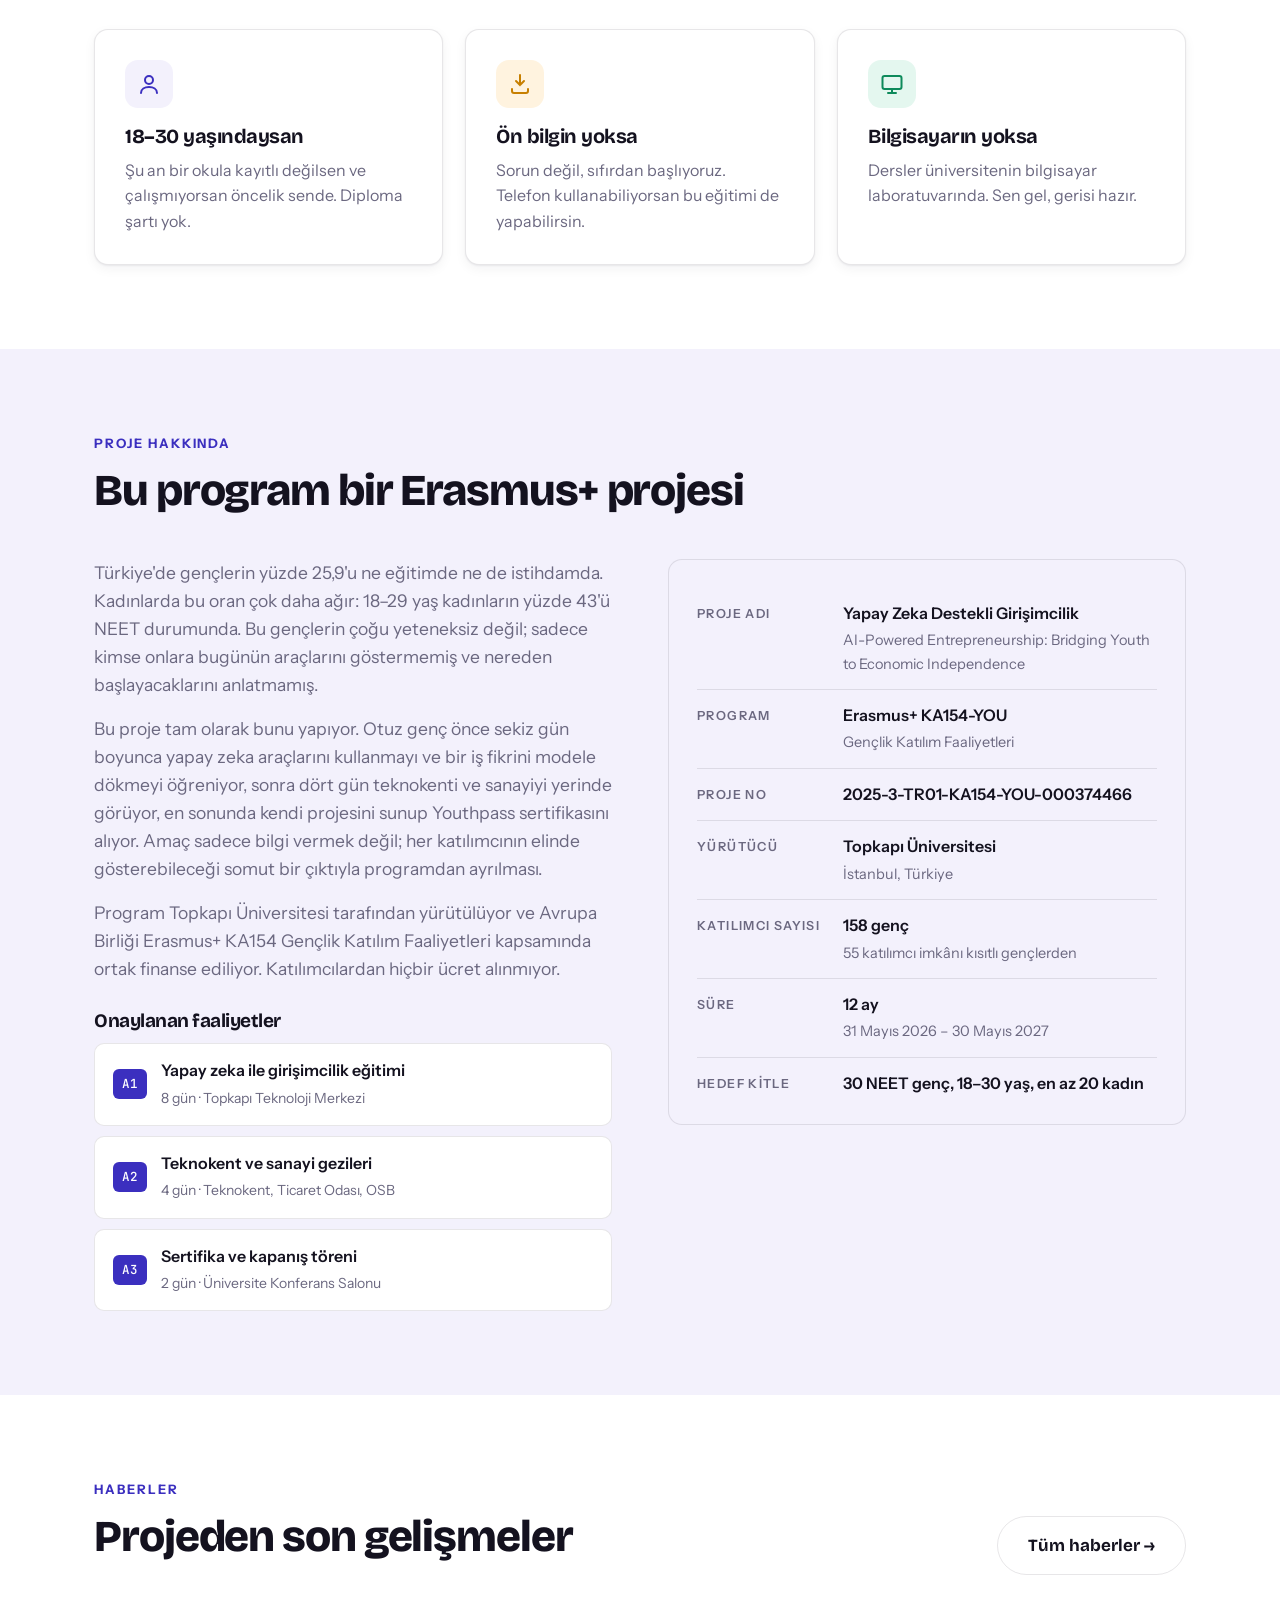
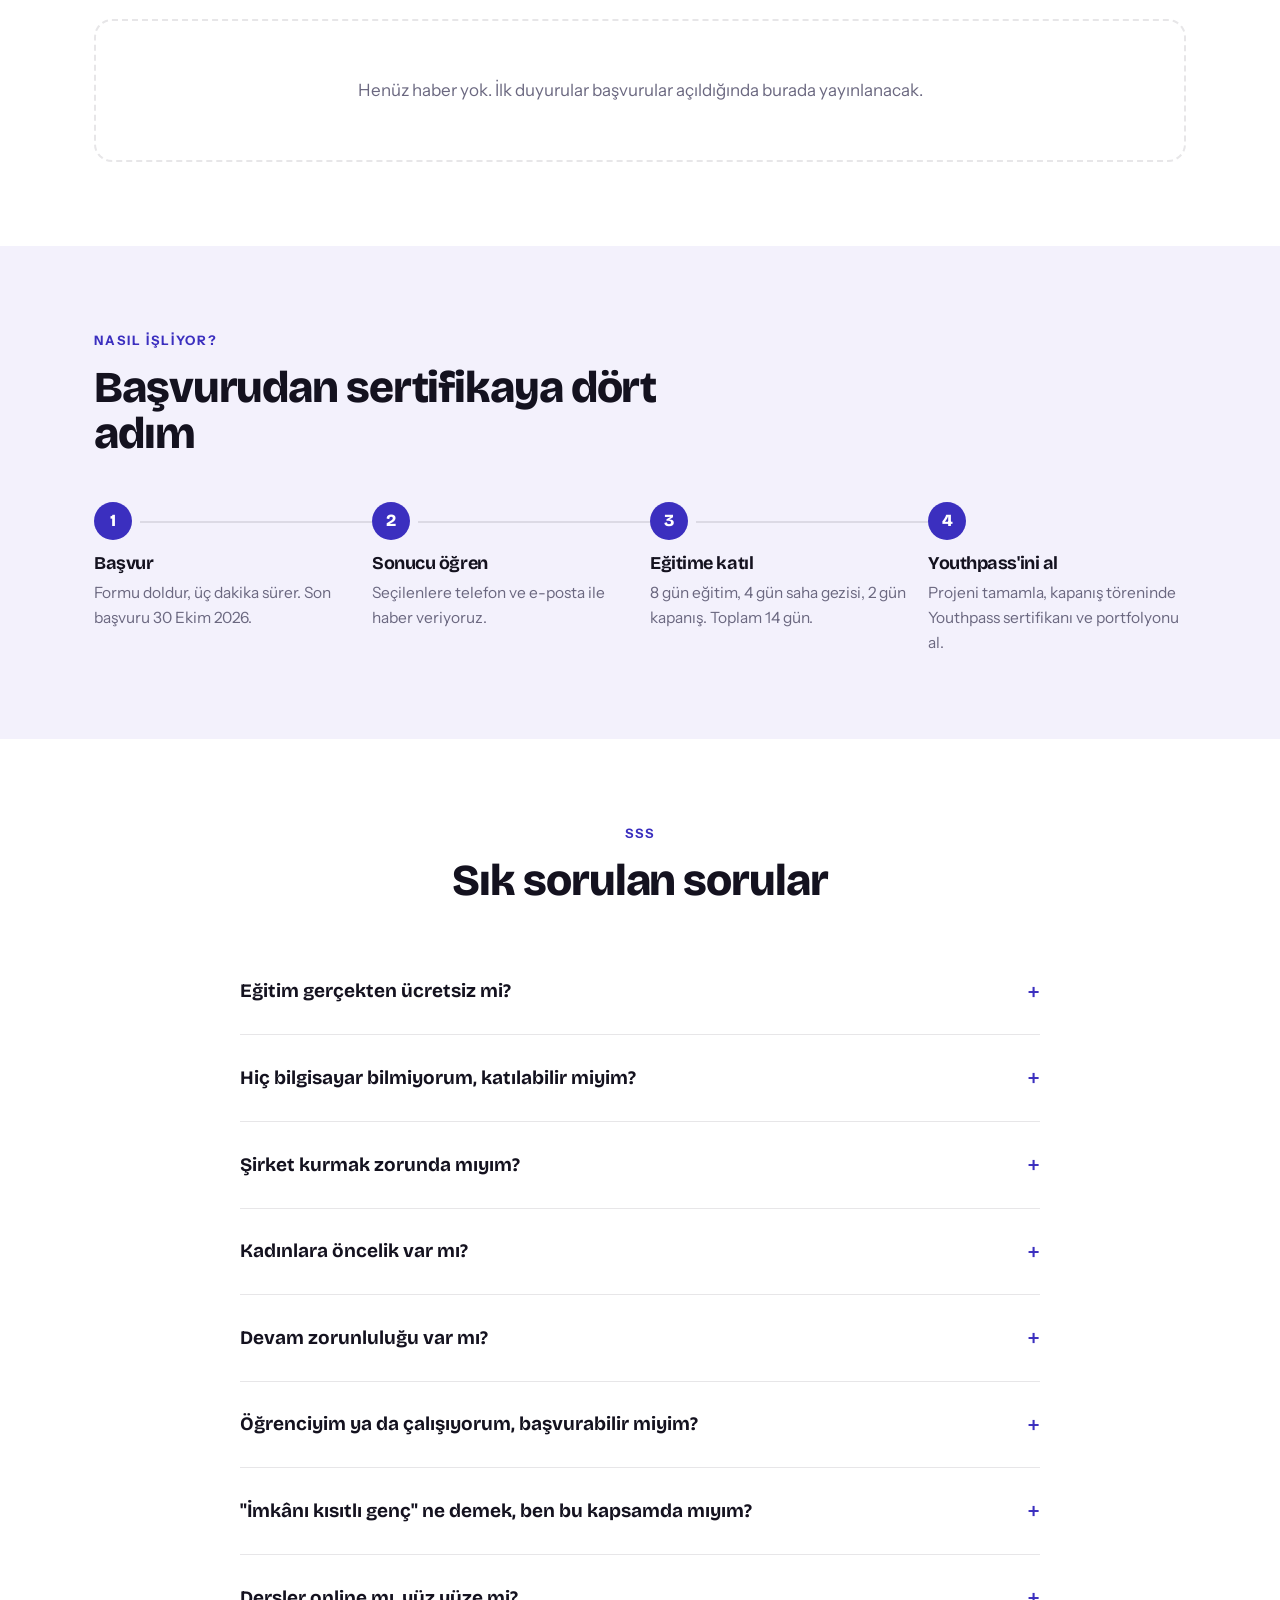
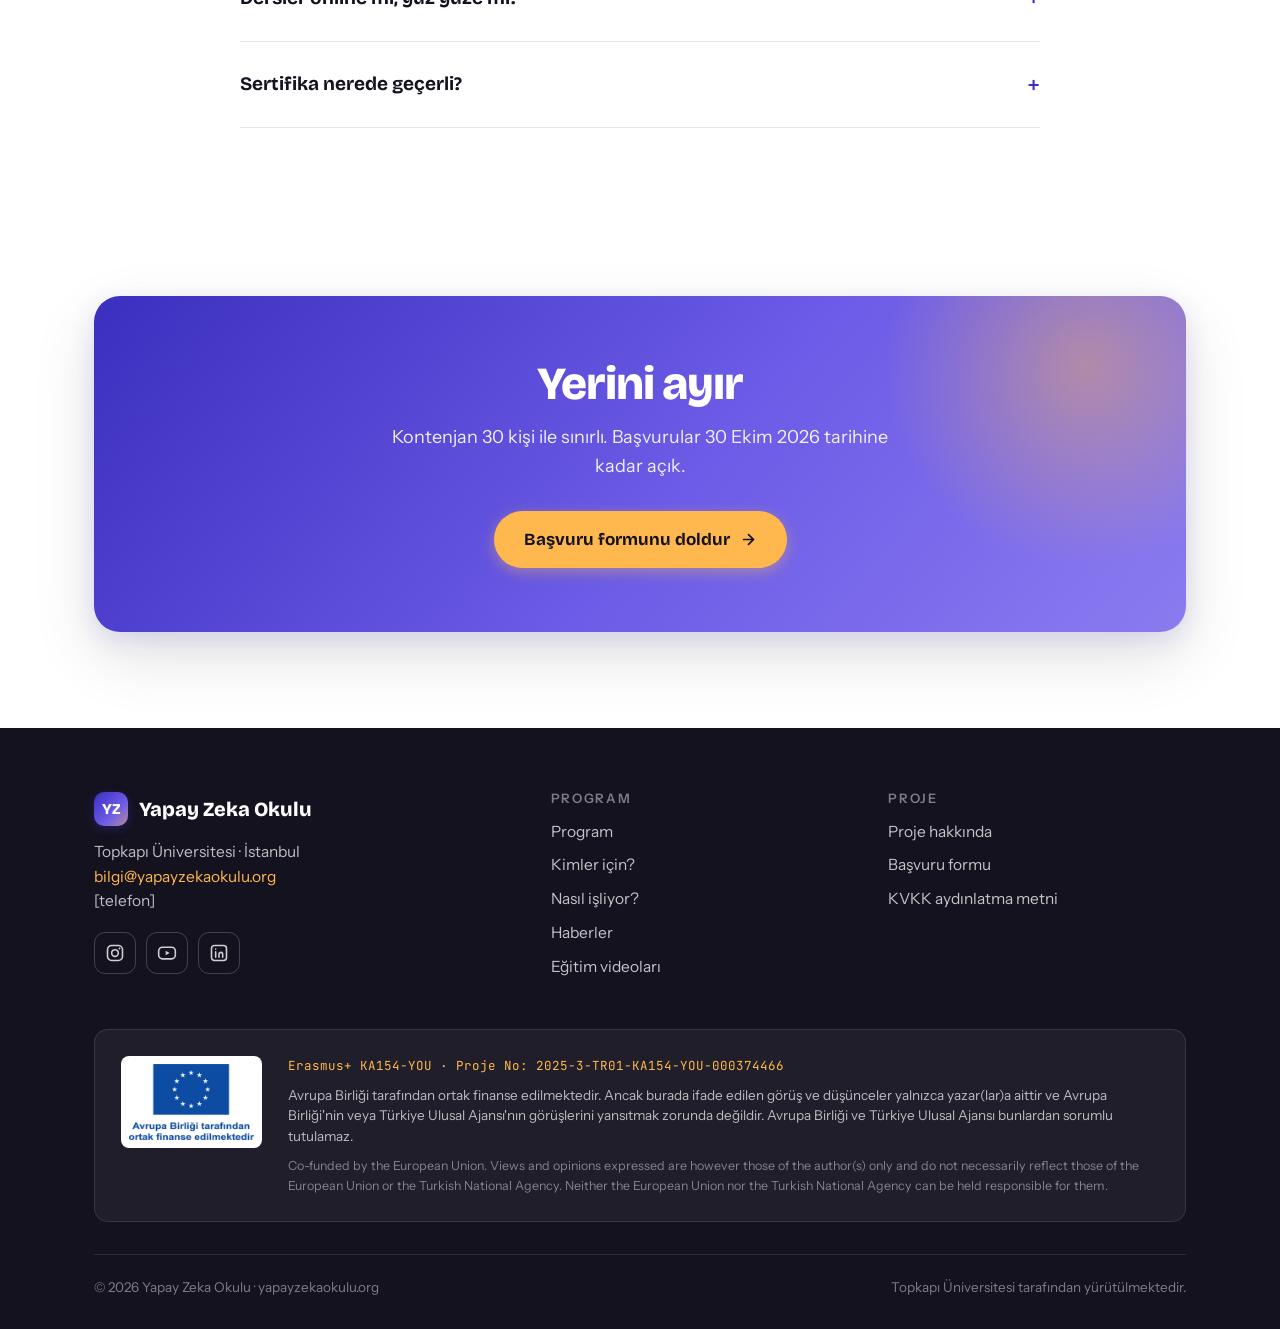
==== commit 5feeb6f3: "Add files via upload" ====
--- a/index.html
+++ b/index.html
@@ -4,9 +4,9 @@
 <meta charset="UTF-8">
 <meta name="viewport" content="width=device-width, initial-scale=1.0">
 <title>Yapay Zeka Okulu — Gençler için ücretsiz yapay zeka ve girişimcilik eğitimi</title>
-<meta name="description" content="18-29 yaş gençler için ücretsiz yapay zeka, girişimcilik ve proje yazma eğitimi. Topkapı Üniversitesi, Erasmus+ KA154 desteğiyle. Ön bilgi gerekmez, katılım sertifikalı.">
+<meta name="description" content="18-30 yaş gençler için ücretsiz yapay zeka ve girişimcilik eğitimi. Topkapı Üniversitesi, Erasmus+ KA154 desteğiyle. Ön bilgi gerekmez, Youthpass sertifikalı.">
 <meta property="og:title" content="Yapay Zeka Okulu — Yeni bir başlangıç">
-<meta property="og:description" content="18-29 yaş gençler için ücretsiz yapay zeka, girişimcilik ve proje yazma eğitimi.">
+<meta property="og:description" content="18-30 yaş gençler için ücretsiz yapay zeka ve girişimcilik eğitimi.">
 <meta property="og:url" content="https://yapayzekaokulu.org">
 <meta property="og:image" content="https://yapayzekaokulu.org/gorseller/paylasim.jpg">
 <link rel="icon" href="favicon.svg" type="image/svg+xml">
@@ -21,10 +21,10 @@
   <div class="dar nav-ic">
     <a class="marka" href="/"><span class="marka-ikon">YZ</span>Yapay Zeka Okulu</a>
     <div class="nav-linkler">
-      <a href="#mufredat">Müfredat</a>
+      <a href="#mufredat">Program</a>
       <a href="#kimler">Kimler için?</a>
       <a href="#proje">Proje</a>
-      <a href="#ekip">Ekip</a>
+      <a href="haberler.html">Haberler</a>
       <a href="egitimler.html">Eğitimler</a>
       <a class="btn" href="https://forms.gle/GFxNzobju2ULguTd8">Başvur</a>
     </div>
@@ -34,22 +34,22 @@
 <header class="hero">
   <div class="dar hero-ic">
     <div>
-      <div class="etiket"><span class="nokta"></span> Başvurular açık · Son tarih [gün ay]</div>
+      <div class="etiket"><span class="nokta"></span> Başvurular açık · Son tarih 30 Ekim 2026</div>
       <h1>Yapay zeka ile<br><span class="vurgu">yeni bir başlangıç</span></h1>
-      <p class="spot">Şu an ne okuyorsan ne de çalışıyorsan, buradan başla. On haftada yapay zekayı öğren, kendi fikrini bir girişime çevir, proje yazmayı ve fon bulmayı öğren.</p>
+      <p class="spot">Şu an ne okuyorsan ne de çalışıyorsan, buradan başla. On dört günde yapay zekayı öğren, fikrini bir iş modeline çevir, teknokenti ve sanayiyi yerinde gör.</p>
       <div class="hero-btnler">
-        <a class="btn" href="">Ücretsiz başvur
+        <a class="btn" href="https://forms.gle/GFxNzobju2ULguTd8">Ücretsiz başvur
           <svg width="17" height="17" viewBox="0 0 24 24" fill="none" stroke="currentColor" stroke-width="2.4" stroke-linecap="round"><path d="M5 12h13M12 5l7 7-7 7"/></svg>
         </a>
-        <a class="btn hayalet" href="#mufredat">Müfredata bak</a>
-      </div>
-      <p class="hero-not">Ücretsiz · Ön bilgi gerekmez · Katılım sertifikalı · 18–29 yaş</p>
+        <a class="btn hayalet" href="#mufredat">Programa bak</a>
+      </div>
+      <p class="hero-not">Ücretsiz · Ön bilgi gerekmez · Youthpass sertifikalı · 18–30 yaş</p>
     </div>
 
     <div class="prompt-kart" aria-hidden="true">
       <div class="prompt-ust">
         <span class="pt"></span><span class="pt"></span><span class="pt"></span>
-        <span class="ad">https://forms.gle/GFxNzobju2ULguTd8</span>
+        <span class="ad">yapayzekaokulu.org</span>
       </div>
       <div id="sohbet"></div>
       <div class="prompt-girdi">
@@ -66,97 +66,132 @@
   <div class="dar">
     <div class="baslik">Destekleyen kurumlar</div>
     <div class="logo-liste">
-      <img src="logos/avrupa.jpg" alt="T.C. Dışişleri Bakanlığı Avrupa Birliği Başkanlığı" onerror="this.outerHTML='&lt;div class=\'logo-yer\'&gt;ab-baskanligi.png&lt;/div&gt;'">
-      <img src="logos/Ulusal.png" alt="Türkiye Ulusal Ajansı" onerror="this.outerHTML='&lt;div class=\'logo-yer\'&gt;ulusal-ajans.png&lt;/div&gt;'">
-      <img src="logos/ua_logo.png" alt="Avrupa Birliği tarafından ortak finanse edilmektedir" onerror="this.outerHTML='&lt;div class=\'logo-yer\'&gt;eu-cofunded.png&lt;/div&gt;'">
-      <img src="logos/topkapi.jpg" alt="Topkapı Üniversitesi" onerror="this.outerHTML='&lt;div class=\'logo-yer\'&gt;topkapi-universitesi.png&lt;/div&gt;'">
+      <img src="logos/ab-baskanligi.png" alt="T.C. Dışişleri Bakanlığı Avrupa Birliği Başkanlığı" onerror="this.outerHTML='&lt;div class=\'logo-yer\'&gt;ab-baskanligi.png&lt;/div&gt;'">
+      <img src="[data-uri]" alt="Türkiye Ulusal Ajansı" onerror="this.outerHTML='&lt;div class=\'logo-yer\'&gt;ulusal-ajans.png&lt;/div&gt;'">
+      <img src="[data-uri]" alt="Avrupa Birliği tarafından ortak finanse edilmektedir" >
+      <img src="[data-uri]" alt="Topkapı Üniversitesi" onerror="this.outerHTML='&lt;div class=\'logo-yer\'&gt;topkapi-universitesi.png&lt;/div&gt;'">
     </div>
   </div>
 </div>
 
-<!-- müfredat: üç kulvar -->
-<section class="mufredat" id="mufredat">
-  <div class="dar">
-    <div class="bolum-ust gir">
-      <div class="uste">Müfredat</div>
-      <h2>On hafta, üç kulvar</h2>
-      <p>Önce araçları öğreniyorsun, sonra bir fikri işe çeviriyorsun, en sonda o işe fon bulmayı öğreniyorsun. Her hafta elinde gösterebileceğin bir çıktı oluyor.</p>
-    </div>
-
-    <div class="gir">
-      <div class="kulvar-baslik">
-        <div class="rakam">1</div>
-        <h3>Yapay zeka becerileri</h3>
-        <div class="sure">Hafta 1–4</div>
-      </div>
-      <div class="dersler">
-        <div class="ders">
-          <div class="hafta">Hafta 01</div>
-          <div><h3>Yapay zekaya giriş</h3><p>ChatGPT, Claude, Gemini. Ne yapar, ne yapamaz, nerede yanılır.</p></div>
-          <div class="cikti">İlk sohbetin</div>
-        </div>
-        <div class="ders">
-          <div class="hafta">Hafta 02</div>
-          <div><h3>Prompt yazma</h3><p>İstediğin sonucu almanın yolu. İyi soran, iyi cevap alır.</p></div>
-          <div class="cikti">Prompt defterin</div>
-        </div>
-        <div class="ders">
-          <div class="hafta">Hafta 03</div>
-          <div><h3>İçerik ve görsel üretimi</h3><p>Metin, afiş, sunum, sosyal medya. Canva ve yapay zeka araçlarıyla.</p></div>
-          <div class="cikti">Kendi afişin</div>
-        </div>
-        <div class="ders">
-          <div class="hafta">Hafta 04</div>
-          <div><h3>Kod yazmadan üretim</h3><p>Web sitesi, basit uygulama ve otomasyon. Tek satır kod bilmeden.</p></div>
-          <div class="cikti">Yayında bir site</div>
-        </div>
-      </div>
-
-      <div class="kulvar-baslik">
-        <div class="rakam">2</div>
-        <h3>Girişimcilik ve şirketleşme</h3>
-        <div class="sure">Hafta 5–7</div>
-      </div>
-      <div class="dersler">
-        <div class="ders">
-          <div class="hafta">Hafta 05</div>
-          <div><h3>Fikirden iş modeline</h3><p>Problem bulma, müşteriyle konuşma, iş modeli kanvası. Fikir ucuz, doğrulama değerli.</p></div>
-          <div class="cikti">İş modelin</div>
-        </div>
-        <div class="ders">
-          <div class="hafta">Hafta 06</div>
-          <div><h3>Teknokentte şirket kurma</h3><p>Şirket türleri, teknokent başvurusu, vergi muafiyetleri, kuluçka ve ön kuluçka süreçleri.</p></div>
-          <div class="cikti">Kuruluş yol haritan</div>
-        </div>
-        <div class="ders">
-          <div class="hafta">Hafta 07</div>
-          <div><h3>Sunum ve yatırımcı dili</h3><p>Pitch deck hazırlama, 3 dakikada anlatma, KOSGEB ve TÜBİTAK destek programları.</p></div>
-          <div class="cikti">Pitch deck'in</div>
-        </div>
-      </div>
-
-      <div class="kulvar-baslik">
-        <div class="rakam">3</div>
-        <h3>Proje yazma ve fon bulma</h3>
-        <div class="sure">Hafta 8–10</div>
-      </div>
-      <div class="dersler">
-        <div class="ders">
-          <div class="hafta">Hafta 08</div>
-          <div><h3>Proje döngüsü ve mantıksal çerçeve</h3><p>İhtiyaç analizi, hedef ağacı, faaliyet planı, göstergeler. Projenin iskeleti.</p></div>
-          <div class="cikti">Proje taslağın</div>
-        </div>
-        <div class="ders">
-          <div class="hafta">Hafta 09</div>
-          <div><h3>Hibe programları ve başvuru</h3><p>Erasmus+, AB hibeleri, ulusal ve yerel fonlar. Başvuru formunu birlikte dolduruyoruz.</p></div>
-          <div class="cikti">Doldurulmuş başvuru</div>
-        </div>
-        <div class="ders">
-          <div class="hafta">Hafta 10</div>
-          <div><h3>Bitirme projesi ve sunum</h3><p>Kendi fikrini hayata geçir, sınıfa sun, sertifikanı al.</p></div>
-          <div class="cikti">Projen + sertifika</div>
-        </div>
-      </div>
+<!-- sayaçlar -->
+<section class="sayaclar" style="padding:56px 0">
+  <div class="dar">
+    <div class="sayac-grid gir">
+      <div class="sayac"><div class="rakam" data-say="30">0</div><div class="et">katılımcı genç</div></div>
+      <div class="sayac"><div class="rakam" data-say="20">0</div><div class="et">kadın kontenjanı</div></div>
+      <div class="sayac"><div class="rakam" data-say="14">0</div><div class="et">gün eğitim ve saha</div></div>
+      <div class="sayac"><div class="rakam" data-son="₺" data-say="0">0</div><div class="et">katılım ücreti</div></div>
+    </div>
+  </div>
+</section>
+
+<!-- program: üç faaliyet -->
+<section id="mufredat" style="background:var(--leylak)">
+  <div class="dar">
+    <div class="bolum-ust orta gir">
+      <div class="uste">Program</div>
+      <h2>14 gün, üç aşama</h2>
+      <p>Önce eğitim, sonra saha, en sonda sertifika. Üçüne de aynı grup katılıyor.</p>
+    </div>
+    <div class="prog-grid gir">
+
+      <div class="prog">
+        <div class="gorsel"><svg viewBox="0 0 320 200" xmlns="http://www.w3.org/2000/svg">
+      <defs><linearGradient id="g" x1="0" y1="0" x2="1" y2="1">
+        <stop offset="0" stop-color="#3B2FBF"/><stop offset="1" stop-color="#6C5CE7"/></linearGradient></defs>
+      <rect width="320" height="200" fill="url(#g)"/>
+      <rect x="70" y="60" width="180" height="118" rx="12" fill="#fff" opacity=".95"/>
+      <rect x="86" y="78" width="88" height="9" rx="4.5" fill="url(#g)"/>
+      <rect x="86" y="98" width="148" height="7" rx="3.5" fill="#CBD5E1"/>
+      <rect x="86" y="114" width="120" height="7" rx="3.5" fill="#CBD5E1"/>
+      <rect x="86" y="132" width="60" height="22" rx="11" fill="url(#g)"/>
+      <circle cx="272" cy="72" r="26" fill="#fff" opacity=".9"/><circle cx="272" cy="66" r="9" fill="url(#g)"/>
+      <path d="M256 88c0-9 7-14 16-14s16 5 16 14z" fill="url(#g)"/>
+      <circle cx="44" cy="140" r="22" fill="#fff" opacity=".9"/><circle cx="44" cy="135" r="8" fill="url(#g)"/>
+      <path d="M30 152c0-8 6-12 14-12s14 4 14 12z" fill="url(#g)"/>
+    </svg></div>
+        <div class="ic">
+          <div class="rozetcik">Aşama 1</div>
+          <h3>Eğitim kursu</h3>
+          <p>Yapay zeka araçlarını kullanmayı, bir iş fikrini modele dökmeyi ve sunmayı öğreniyorsun. Tamamı uygulamalı, bilgisayar başında.</p>
+          <div class="alt"><span><b>8 gün</b></span><span>Topkapı Teknoloji Merkezi</span></div>
+        </div>
+      </div>
+
+      <div class="prog">
+        <div class="gorsel"><svg viewBox="0 0 320 200" xmlns="http://www.w3.org/2000/svg">
+      <defs><linearGradient id="g" x1="0" y1="0" x2="1" y2="1">
+        <stop offset="0" stop-color="#0E9BA6"/><stop offset="1" stop-color="#12B8C4"/></linearGradient></defs>
+      <rect width="320" height="200" fill="url(#g)"/>
+      <rect x="52" y="96" width="66" height="86" rx="8" fill="#fff" opacity=".95"/>
+      <rect x="132" y="60" width="72" height="122" rx="8" fill="#fff" opacity=".95"/>
+      <rect x="218" y="86" width="62" height="96" rx="8" fill="#fff" opacity=".95"/>
+      <g fill="url(#g)"><rect x="64" y="110" width="14" height="14" rx="3"/><rect x="90" y="110" width="14" height="14" rx="3"/>
+      <rect x="64" y="136" width="14" height="14" rx="3"/><rect x="90" y="136" width="14" height="14" rx="3"/>
+      <rect x="146" y="76" width="16" height="16" rx="3"/><rect x="174" y="76" width="16" height="16" rx="3"/>
+      <rect x="146" y="104" width="16" height="16" rx="3"/><rect x="174" y="104" width="16" height="16" rx="3"/>
+      <rect x="146" y="132" width="16" height="16" rx="3"/><rect x="174" y="132" width="16" height="16" rx="3"/>
+      <rect x="230" y="100" width="14" height="14" rx="3"/><rect x="254" y="100" width="14" height="14" rx="3"/>
+      <rect x="230" y="126" width="14" height="14" rx="3"/><rect x="254" y="126" width="14" height="14" rx="3"/></g>
+      <circle cx="168" cy="38" r="16" fill="#fff" opacity=".9"/><path d="M160 38l6 6 12-13" stroke="url(#g)" stroke-width="4" fill="none" stroke-linecap="round" stroke-linejoin="round"/>
+    </svg></div>
+        <div class="ic">
+          <div class="rozetcik">Aşama 2</div>
+          <h3>Saha ziyaretleri</h3>
+          <p>Teknokent, Ticaret Odası ve sanayi bölgesini yerinde görüyorsun. Girişimcilerle tanışıyor, mentor buluyorsun.</p>
+          <div class="alt"><span><b>4 gün</b></span><span>Teknokent · Oda · OSB</span></div>
+        </div>
+      </div>
+
+      <div class="prog">
+        <div class="gorsel"><svg viewBox="0 0 320 200" xmlns="http://www.w3.org/2000/svg">
+      <defs><linearGradient id="g" x1="0" y1="0" x2="1" y2="1">
+        <stop offset="0" stop-color="#D97706"/><stop offset="1" stop-color="#FFB84D"/></linearGradient></defs>
+      <rect width="320" height="200" fill="url(#g)"/>
+      <circle cx="160" cy="104" r="52" fill="#fff" opacity=".95"/>
+      <circle cx="160" cy="104" r="36" fill="none" stroke="url(#g)" stroke-width="6"/>
+      <path d="M144 104l11 11 22-24" stroke="url(#g)" stroke-width="7" fill="none" stroke-linecap="round" stroke-linejoin="round"/>
+      <path d="M136 150l-14 40 38-18 38 18-14-40" fill="#fff" opacity=".9"/>
+      <circle cx="66" cy="60" r="10" fill="#fff" opacity=".8"/><circle cx="256" cy="52" r="7" fill="#fff" opacity=".7"/>
+      <circle cx="272" cy="146" r="12" fill="#fff" opacity=".75"/><circle cx="48" cy="150" r="8" fill="#fff" opacity=".7"/>
+    </svg></div>
+        <div class="ic">
+          <div class="rozetcik">Aşama 3</div>
+          <h3>Sertifika ve kapanış</h3>
+          <p>Projeni sahnede sunuyor, Youthpass sertifikanı alıyorsun. Aileler ve sektör temsilcileri de davetli.</p>
+          <div class="alt"><span><b>2 gün</b></span><span>Üniversite Konferans Salonu</span></div>
+        </div>
+      </div>
+
+    </div>
+  </div>
+</section>
+
+<!-- neler bekliyor -->
+<section>
+  <div class="dar">
+    <div class="bolum-ust orta gir">
+      <div class="uste">Neler kazanacaksın?</div>
+      <h2>Bu yolculukta seni neler bekliyor?</h2>
+    </div>
+    <div class="ikon-grid gir">
+      <div class="ig"><div class="yuvarlak"><svg width="26" height="26" viewBox="0 0 24 24" fill="none" stroke="currentColor" stroke-width="2" stroke-linecap="round"><path d="M12 3l2.4 5.6L20 10l-5.6 2.4L12 18l-2.4-5.6L4 10l5.6-1.4z"/></svg></div>
+        <h3>Yapay zeka becerisi</h3><p>ChatGPT, Claude ve Gemini'yi işe yarar biçimde kullanmayı öğren.</p></div>
+      <div class="ig"><div class="yuvarlak"><svg width="26" height="26" viewBox="0 0 24 24" fill="none" stroke="currentColor" stroke-width="2" stroke-linecap="round"><rect x="3" y="4" width="18" height="14" rx="2"/><path d="M7 20h10M12 18v2M7 9l2 2-2 2M12 13h5"/></svg></div>
+        <h3>Kodsuz üretim</h3><p>Chatbot, otomasyon ve basit uygulamalar. Kod bilmeden.</p></div>
+      <div class="ig"><div class="yuvarlak"><svg width="26" height="26" viewBox="0 0 24 24" fill="none" stroke="currentColor" stroke-width="2" stroke-linecap="round"><path d="M4 20V10M10 20V4M16 20v-7M22 20H2"/></svg></div>
+        <h3>İş modeli kurma</h3><p>Fikrini kanvasa dök, maliyetini çıkar, gelir modelini tasarla.</p></div>
+      <div class="ig"><div class="yuvarlak"><svg width="26" height="26" viewBox="0 0 24 24" fill="none" stroke="currentColor" stroke-width="2" stroke-linecap="round"><path d="M3 21V9l6-4 6 4v12M9 21v-5h3v5M17 21V13l4-2v10"/></svg></div>
+        <h3>Teknokent deneyimi</h3><p>Girişim ekosistemini yerinde gör, şirket kurma sürecini öğren.</p></div>
+      <div class="ig"><div class="yuvarlak"><svg width="26" height="26" viewBox="0 0 24 24" fill="none" stroke="currentColor" stroke-width="2" stroke-linecap="round"><circle cx="9" cy="8" r="3"/><circle cx="17" cy="10" r="2.5"/><path d="M3 20c0-3.3 2.7-5 6-5s6 1.7 6 5M15.5 20c0-2.4 1.6-3.6 3.5-3.6s3 1.2 3 3.6"/></svg></div>
+        <h3>Mentor ve ağ</h3><p>Sektörden profesyonellerle tanış, bağlantılarını kur.</p></div>
+      <div class="ig"><div class="yuvarlak"><svg width="26" height="26" viewBox="0 0 24 24" fill="none" stroke="currentColor" stroke-width="2" stroke-linecap="round"><circle cx="12" cy="9" r="5"/><path d="M8.5 13.5L7 22l5-2.5L17 22l-1.5-8.5"/></svg></div>
+        <h3>Youthpass sertifikası</h3><p>Avrupa Komisyonu'nun resmi belgesi. Avrupa genelinde tanınıyor.</p></div>
+      <div class="ig"><div class="yuvarlak"><svg width="26" height="26" viewBox="0 0 24 24" fill="none" stroke="currentColor" stroke-width="2" stroke-linecap="round"><path d="M4 5h16v13H8l-4 3z"/><path d="M8 10h8M8 13.5h5"/></svg></div>
+        <h3>Akran öğrenmesi</h3><p>Aynı yolda olan gençlerle birlikte üret, birlikte öğren.</p></div>
+      <div class="ig"><div class="yuvarlak"><svg width="26" height="26" viewBox="0 0 24 24" fill="none" stroke="currentColor" stroke-width="2" stroke-linecap="round"><path d="M12 21s-7-4.6-7-10a7 7 0 0114 0c0 5.4-7 10-7 10z"/><circle cx="12" cy="11" r="2.5"/></svg></div>
+        <h3>Tamamen ücretsiz</h3><p>Eğitim, materyal, ulaşım desteği ve sertifika. Hiçbir ücret yok.</p></div>
     </div>
   </div>
 </section>
@@ -174,7 +209,7 @@
         <div class="ikon">
           <svg width="24" height="24" viewBox="0 0 24 24" fill="none" stroke="currentColor" stroke-width="2" stroke-linecap="round"><circle cx="12" cy="8" r="4"/><path d="M4 21c0-4 3.6-6 8-6s8 2 8 6"/></svg>
         </div>
-        <h3>18–29 yaşındaysan</h3>
+        <h3>18–30 yaşındaysan</h3>
         <p>Şu an bir okula kayıtlı değilsen ve çalışmıyorsan öncelik sende. Diploma şartı yok.</p>
       </div>
       <div class="kart">
@@ -204,77 +239,41 @@
     </div>
     <div class="proje-blok gir">
       <div class="proje-metin">
-        <p>Türkiye'de her dört gençten biri ne eğitimde ne de istihdamda. Bu gençlerin çoğu yeteneksiz değil; sadece kimse onlara bugünün araçlarını göstermemiş ve nereden başlayacaklarını anlatmamış.</p>
-        <p>Bu proje tam olarak bunu yapıyor. Katılımcılar önce yapay zeka araçlarını kullanmayı öğreniyor, sonra bir fikri iş modeline çeviriyor, en sonunda o iş için proje yazmayı ve fon bulmayı öğreniyor. Amaç sadece bilgi vermek değil; her katılımcının elinde gösterebileceği somut bir çıktıyla programdan ayrılması.</p>
+        <p>Türkiye'de gençlerin yüzde 25,9'u ne eğitimde ne de istihdamda. Kadınlarda bu oran çok daha ağır: 18–29 yaş kadınların yüzde 43'ü NEET durumunda. Bu gençlerin çoğu yeteneksiz değil; sadece kimse onlara bugünün araçlarını göstermemiş ve nereden başlayacaklarını anlatmamış.</p>
+        <p>Bu proje tam olarak bunu yapıyor. Otuz genç önce sekiz gün boyunca yapay zeka araçlarını kullanmayı ve bir iş fikrini modele dökmeyi öğreniyor, sonra dört gün teknokenti ve sanayiyi yerinde görüyor, en sonunda kendi projesini sunup Youthpass sertifikasını alıyor. Amaç sadece bilgi vermek değil; her katılımcının elinde gösterebileceği somut bir çıktıyla programdan ayrılması.</p>
         <p>Program Topkapı Üniversitesi tarafından yürütülüyor ve Avrupa Birliği Erasmus+ KA154 Gençlik Katılım Faaliyetleri kapsamında ortak finanse ediliyor. Katılımcılardan hiçbir ücret alınmıyor.</p>
+        <h3 style="font-family:'Bricolage Grotesque',sans-serif;font-size:19px;font-weight:700;margin:28px 0 12px">Onaylanan faaliyetler</h3>
+        <div class="faaliyetler">
+          <div class="faaliyet"><span class="fno">A1</span><div><b>Yapay zeka ile girişimcilik eğitimi</b><span>8 gün · Topkapı Teknoloji Merkezi</span></div></div>
+          <div class="faaliyet"><span class="fno">A2</span><div><b>Teknokent ve sanayi gezileri</b><span>4 gün · Teknokent, Ticaret Odası, OSB</span></div></div>
+          <div class="faaliyet"><span class="fno">A3</span><div><b>Sertifika ve kapanış töreni</b><span>2 gün · Üniversite Konferans Salonu</span></div></div>
+        </div>
       </div>
       <div class="proje-kunye">
-        <div class="kunye-satir"><div class="k">Proje adı</div><div class="v">[Projenin resmi adı]<span>[English title]</span></div></div>
+        <div class="kunye-satir"><div class="k">Proje adı</div><div class="v">Yapay Zeka Destekli Girişimcilik<span>AI-Powered Entrepreneurship: Bridging Youth to Economic Independence</span></div></div>
         <div class="kunye-satir"><div class="k">Program</div><div class="v">Erasmus+ KA154-YOU<span>Gençlik Katılım Faaliyetleri</span></div></div>
-        <div class="kunye-satir"><div class="k">Proje no</div><div class="v">[2026-1-TR01-KA154-YOU-XXXXXX]</div></div>
+        <div class="kunye-satir"><div class="k">Proje no</div><div class="v">2025-3-TR01-KA154-YOU-000374466</div></div>
         <div class="kunye-satir"><div class="k">Yürütücü</div><div class="v">Topkapı Üniversitesi<span>İstanbul, Türkiye</span></div></div>
-        <div class="kunye-satir"><div class="k">Ortaklar</div><div class="v">[Ortak kuruluş adları]</div></div>
-        <div class="kunye-satir"><div class="k">Süre</div><div class="v">[XX ay]<span>[başlangıç] – [bitiş]</span></div></div>
-        <div class="kunye-satir"><div class="k">Hedef kitle</div><div class="v">18–29 yaş, eğitimde ve istihdamda olmayan gençler</div></div>
-      </div>
-    </div>
-  </div>
-</section>
-
-<!-- ekip -->
-<section id="ekip">
-  <div class="dar">
-    <div class="bolum-ust gir">
-      <div class="uste">Ekip</div>
-      <h2>Proje yöneticileri ve eğitmenler</h2>
-      <p>Programı yürüten ekip. Sorularınız için doğrudan ulaşabilirsiniz.</p>
-    </div>
-    <div class="ekip gir">
-      <div class="kisi">
-        <div class="avatar"><img src="gorseller/ekip-1.jpg" alt="" onerror="this.parentElement.textContent='?'"></div>
-        <div class="rol">Proje koordinatörü</div>
-        <h3 class="bos">İsim eklenecek</h3>
-        <p>[Unvan, kurum. Kısa bir cümlelik tanıtım.]</p>
-      </div>
-      <div class="kisi">
-        <div class="avatar"><img src="gorseller/ekip-2.jpg" alt="" onerror="this.parentElement.textContent='?'"></div>
-        <div class="rol">Eğitim sorumlusu</div>
-        <h3 class="bos">İsim eklenecek</h3>
-        <p>[Unvan, kurum. Kısa bir cümlelik tanıtım.]</p>
-      </div>
-      <div class="kisi">
-        <div class="avatar"><img src="gorseller/ekip-3.jpg" alt="" onerror="this.parentElement.textContent='?'"></div>
-        <div class="rol">Girişimcilik eğitmeni</div>
-        <h3 class="bos">İsim eklenecek</h3>
-        <p>[Unvan, kurum. Kısa bir cümlelik tanıtım.]</p>
-      </div>
-      <div class="kisi">
-        <div class="avatar"><img src="gorseller/ekip-4.jpg" alt="" onerror="this.parentElement.textContent='?'"></div>
-        <div class="rol">İletişim ve yaygınlaştırma</div>
-        <h3 class="bos">İsim eklenecek</h3>
-        <p>[Unvan, kurum. Kısa bir cümlelik tanıtım.]</p>
-      </div>
-    </div>
-  </div>
-</section>
-
-<!-- fotoğraf + rakamlar -->
-<section style="padding-top:0">
-  <div class="dar foto-blok gir">
-    <div class="foto-cerceve">
-      <img src="gorseller/sinif.jpg" alt="Eğitim sırasında katılımcılar" onerror="this.style.display='none';this.nextElementSibling.style.display='grid'">
-      <div class="yer" style="display:none">gorseller/sinif.jpg<br><span style="font-weight:400;opacity:.7">Eğitimden bir kare koy</span></div>
-    </div>
-    <div>
-      <div class="uste">Program hakkında</div>
-      <h2 style="font-size:clamp(28px,3.6vw,40px);font-weight:800;margin-bottom:16px">Küçük sınıf, gerçek ilgi</h2>
-      <p style="color:var(--gri);font-size:18px">Kalabalık bir konferans değil. Herkesin bilgisayar başında olduğu, takıldığında elini kaldırıp soru sorabildiği bir atölye. Eğitmenler dersten sonra da ulaşılabilir.</p>
-      <div class="istatistik">
-        <div class="ist"><div class="sayi">[XX]</div><div class="et">kontenjan</div></div>
-        <div class="ist"><div class="sayi">10</div><div class="et">hafta</div></div>
-        <div class="ist"><div class="sayi">[XX]</div><div class="et">saat uygulama</div></div>
-        <div class="ist"><div class="sayi">0₺</div><div class="et">katılım ücreti</div></div>
-      </div>
+        <div class="kunye-satir"><div class="k">Katılımcı sayısı</div><div class="v">158 genç<span>55 katılımcı imkânı kısıtlı gençlerden</span></div></div>
+        <div class="kunye-satir"><div class="k">Süre</div><div class="v">12 ay<span>31 Mayıs 2026 – 30 Mayıs 2027</span></div></div>
+        <div class="kunye-satir"><div class="k">Hedef kitle</div><div class="v">30 NEET genç, 18–30 yaş, en az 20 kadın</div></div>
+      </div>
+    </div>
+  </div>
+</section>
+
+<!-- haberler önizleme -->
+<section id="haberler">
+  <div class="dar">
+    <div class="bolum-ust gir" style="display:flex;justify-content:space-between;align-items:flex-end;max-width:none;gap:20px;flex-wrap:wrap">
+      <div style="max-width:620px">
+        <div class="uste">Haberler</div>
+        <h2>Projeden son gelişmeler</h2>
+      </div>
+      <a class="btn hayalet" href="haberler.html">Tüm haberler →</a>
+    </div>
+    <div class="haber-grid gir" id="haberOnizleme">
+      <div class="haber-bos">Henüz haber yok. İlk duyurular başvurular açıldığında burada yayınlanacak.</div>
     </div>
   </div>
 </section>
@@ -287,10 +286,10 @@
       <h2>Başvurudan sertifikaya dört adım</h2>
     </div>
     <div class="adimlar gir">
-      <div class="adim"><h3>Başvur</h3><p>Formu doldur, üç dakika sürer. Son başvuru [tarih].</p></div>
+      <div class="adim"><h3>Başvur</h3><p>Formu doldur, üç dakika sürer. Son başvuru 30 Ekim 2026.</p></div>
       <div class="adim"><h3>Sonucu öğren</h3><p>Seçilenlere telefon ve e-posta ile haber veriyoruz.</p></div>
-      <div class="adim"><h3>Eğitime katıl</h3><p>10 hafta, haftada [X] gün, Topkapı Üniversitesi kampüsünde.</p></div>
-      <div class="adim"><h3>Sertifikanı al</h3><p>Projeni tamamla, sertifikanı ve portfolyonu al.</p></div>
+      <div class="adim"><h3>Eğitime katıl</h3><p>8 gün eğitim, 4 gün saha gezisi, 2 gün kapanış. Toplam 14 gün.</p></div>
+      <div class="adim"><h3>Youthpass'ini al</h3><p>Projeni tamamla, kapanış töreninde Youthpass sertifikanı ve portfolyonu al.</p></div>
     </div>
   </div>
 </section>
@@ -305,12 +304,13 @@
     <div class="sss-sar gir">
       <details><summary>Eğitim gerçekten ücretsiz mi?</summary><p>Evet. Eğitim, materyaller ve sertifika tamamen ücretsiz. Program Erasmus+ KA154 desteğiyle yürütülüyor, katılımcıdan hiçbir ücret alınmıyor.</p></details>
       <details><summary>Hiç bilgisayar bilmiyorum, katılabilir miyim?</summary><p>Evet. Program sıfırdan başlayanlar için tasarlandı. İlk hafta cihazı açmaktan başlıyoruz.</p></details>
-      <details><summary>Şirket kurmak zorunda mıyım?</summary><p>Hayır. Girişimcilik ve teknokent modülleri "nasıl yapılır" öğretiyor. İsteyen kurar, istemeyen bu bilgiyi çalıştığı yerde kullanır.</p></details>
-      <details><summary>Proje yazma modülü ne işe yarar?</summary><p>Erasmus+, KOSGEB, TÜBİTAK ve yerel hibe programlarına başvuru yazmayı öğreniyorsun. Bu beceri hem kendi girişimin hem de çalıştığın kurum için doğrudan para getiren bir beceri.</p></details>
-      <details><summary>Devam zorunluluğu var mı?</summary><p>Sertifika için derslerin en az [%80]'ine katılman gerekiyor. Mazeretli devamsızlıkta telafi imkânı var.</p></details>
+      <details><summary>Şirket kurmak zorunda mıyım?</summary><p>Hayır. Girişimcilik ve teknokent bölümleri "nasıl yapılır" öğretiyor. İsteyen kurar, istemeyen bu bilgiyi çalıştığı yerde kullanır.</p></details>
+      <details><summary>Kadınlara öncelik var mı?</summary><p>Evet. Türkiye'de 18–29 yaş kadınların yüzde 43'ü ne eğitimde ne istihdamda; erkeklerde bu oran yüzde 17. Bu farkı kapatmak için 30 kontenjanın en az 20'si kadınlara ayrıldı.</p></details>
+      <details><summary>Devam zorunluluğu var mı?</summary><p>Evet. Program 14 gün ve üç aşama birbirini tamamlıyor; Youthpass için tam katılım bekleniyor. Mazeretli devamsızlıkta telafi imkânı var.</p></details>
       <details><summary>Öğrenciyim ya da çalışıyorum, başvurabilir miyim?</summary><p>Başvurabilirsin. Ancak kontenjan dolarsa şu an eğitimde ve işte olmayan gençlere öncelik verilir.</p></details>
-      <details><summary>Dersler online mı, yüz yüze mi?</summary><p>[Yüz yüze / karma]. Dersler Topkapı Üniversitesi [kampüs adı] kampüsünde yapılıyor. Ders kayıtları sonrasında <a href="egitimler.html">Eğitimler</a> sayfasında yayınlanıyor.</p></details>
-      <details><summary>Sertifika nerede geçerli?</summary><p>Topkapı Üniversitesi onaylı katılım sertifikası veriliyor. Ayrıca eğitim boyunca ürettiğin işlerden bir portfolyo çıkıyor; iş başvurularında asıl işe yarayan o.</p></details>
+      <details><summary>"İmkânı kısıtlı genç" ne demek, ben bu kapsamda mıyım?</summary><p>Erasmus+ programının tanımı bu. Eğitime veya iş hayatına erişmeni zorlaştıran bir engel varsa bu kapsamdasın: uzun süredir işsiz olmak, okulu yarıda bırakmak, düşük gelirli bir hanede yaşamak, kırsalda veya merkeze uzak bir yerde oturmak, engellilik veya süregelen bir sağlık durumu, göçmen ya da mülteci geçmişi, ayrımcılığa uğramak. Projemizde 158 katılımcının en az 55'i bu gençlerden oluşuyor. Başvuruda bunu ayrıca kanıtlaman gerekmiyor, formdaki sorular yeterli.</p></details>
+      <details><summary>Dersler online mı, yüz yüze mi?</summary><p>Tamamen yüz yüze. Eğitim İstanbul Topkapı Teknoloji Merkezi'nde, kapanış töreni üniversitenin konferans salonunda. Ders kayıtları sonrasında <a href="egitimler.html">Eğitimler</a> sayfasında yayınlanıyor.</p></details>
+      <details><summary>Sertifika nerede geçerli?</summary><p>Programı tamamlayanlara <b>Youthpass</b> veriliyor. Youthpass, Avrupa Komisyonu'nun resmi sertifikası; Erasmus+ projelerinde kazandığın becerileri Avrupa genelinde tanınan bir belgeyle gösteriyor. Ayrıca eğitim boyunca ürettiğin işlerden bir portfolyo çıkıyor; iş başvurularında asıl işe yarayan o.</p></details>
     </div>
   </div>
 </section>
@@ -320,8 +320,8 @@
   <div class="dar">
     <div class="cta gir">
       <h2>Yerini ayır</h2>
-      <p>Kontenjan [XX kişi] ile sınırlı. Başvurular [son tarih] tarihine kadar açık.</p>
-      <a class="btn sari" href="https://forms.gle/7Lq29uHCTrGgaPyg8">Başvuru formunu doldur
+      <p>Kontenjan 30 kişi ile sınırlı. Başvurular 30 Ekim 2026 tarihine kadar açık.</p>
+      <a class="btn sari" href="https://forms.gle/GFxNzobju2ULguTd8">Başvuru formunu doldur
         <svg width="17" height="17" viewBox="0 0 24 24" fill="none" stroke="currentColor" stroke-width="2.4" stroke-linecap="round"><path d="M5 12h13M12 5l7 7-7 7"/></svg>
       </a>
     </div>
@@ -343,24 +343,24 @@
       </div>
       <div class="foot-sut">
         <h4>Program</h4>
-        <a href="#mufredat">Müfredat</a>
+        <a href="#mufredat">Program</a>
         <a href="#kimler">Kimler için?</a>
         <a href="#nasil">Nasıl işliyor?</a>
+        <a href="haberler.html">Haberler</a>
         <a href="egitimler.html">Eğitim videoları</a>
       </div>
       <div class="foot-sut">
         <h4>Proje</h4>
         <a href="#proje">Proje hakkında</a>
-        <a href="#ekip">Ekip</a>
-        <a href="https://forms.gle/GFxNzobju2ULguTd8">Başvuru formu</a>
+          <a href="https://forms.gle/GFxNzobju2ULguTd8">Başvuru formu</a>
         <a href="kvkk.html">KVKK aydınlatma metni</a>
       </div>
     </div>
 
     <div class="ab-blok">
-      <img src="logos/eu-cofunded.png" alt="Co-funded by the European Union" onerror="this.outerHTML='&lt;div class=\'yer\'&gt;eu-cofunded.png&lt;/div&gt;'">
+      <img src="[data-uri]" alt="Co-funded by the European Union" >
       <div>
-        <div class="no">Erasmus+ KA154-YOU · Proje No: [2026-1-TR01-KA154-YOU-XXXXXX]</div>
+        <div class="no">Erasmus+ KA154-YOU · Proje No: 2025-3-TR01-KA154-YOU-000374466</div>
         <p>Avrupa Birliği tarafından ortak finanse edilmektedir. Ancak burada ifade edilen görüş ve düşünceler yalnızca yazar(lar)a aittir ve Avrupa Birliği'nin veya Türkiye Ulusal Ajansı'nın görüşlerini yansıtmak zorunda değildir. Avrupa Birliği ve Türkiye Ulusal Ajansı bunlardan sorumlu tutulamaz.</p>
         <p class="en">Co-funded by the European Union. Views and opinions expressed are however those of the author(s) only and do not necessarily reflect those of the European Union or the Turkish National Agency. Neither the European Union nor the Turkish National Agency can be held responsible for them.</p>
       </div>
--- a/stil.css
+++ b/stil.css
@@ -111,12 +111,12 @@
 .prompt-girdi .gonder{width:36px;height:36px;border-radius:50%;background:var(--mor);display:grid;place-items:center;color:#fff;flex:none}
 
 /* ---------- logo şeridi ---------- */
-.logo-serit{background:#fff;border-bottom:1px solid var(--kenar);padding:26px 0}
+.logo-serit{background:#fff;border-bottom:1px solid var(--kenar);padding:34px 0}
 .logo-serit .baslik{text-align:center;font-size:12.5px;letter-spacing:.16em;text-transform:uppercase;color:var(--gri);font-weight:600;margin-bottom:20px}
-.logo-liste{display:flex;justify-content:center;align-items:center;gap:52px;flex-wrap:wrap}
-.logo-liste img{height:58px;width:auto;max-width:210px;object-fit:contain}
+.logo-liste{display:flex;justify-content:center;align-items:center;gap:60px;flex-wrap:wrap}
+.logo-liste img{height:88px;width:auto;max-width:290px;object-fit:contain}
 .logo-yer{
-  height:58px;min-width:150px;border:1.5px dashed var(--kenar);border-radius:10px;
+  height:88px;min-width:190px;border:1.5px dashed var(--kenar);border-radius:10px;
   display:grid;place-items:center;font-size:12px;color:var(--gri);text-align:center;padding:6px 14px;line-height:1.3;
 }
 
@@ -249,9 +249,9 @@
   display:flex;gap:26px;align-items:flex-start;
   padding:26px;background:rgba(255,255,255,.05);border:1px solid rgba(255,255,255,.1);border-radius:var(--r);
 }
-.ab-blok img{height:66px;width:auto;flex:none;background:#fff;padding:8px;border-radius:8px}
+.ab-blok img{height:92px;width:auto;flex:none;background:#fff;padding:8px;border-radius:8px}
 .ab-blok .yer{
-  height:66px;min-width:150px;flex:none;border:1.5px dashed rgba(255,255,255,.25);border-radius:8px;
+  height:92px;min-width:190px;flex:none;border:1.5px dashed rgba(255,255,255,.25);border-radius:8px;
   display:grid;place-items:center;font-size:11.5px;color:rgba(255,255,255,.5);text-align:center;padding:6px;line-height:1.3;
 }
 .ab-blok p{font-size:13.5px;line-height:1.55;color:rgba(255,255,255,.7);margin-bottom:9px}
@@ -280,8 +280,8 @@
   .adimlar{grid-template-columns:1fr}
   .ab-blok{flex-direction:column}
   .cta{padding:44px 26px}
-  .logo-liste{gap:28px}
-  .logo-liste img{height:44px}
+  .logo-liste{gap:30px}
+  .logo-liste img{height:64px;max-width:210px}
 }
 @media (prefers-reduced-motion: reduce){
   html{scroll-behavior:auto}
@@ -348,3 +348,105 @@
   .kunye-satir{flex-direction:column;gap:4px}
   .kunye-satir .k{width:auto}
 }
+
+/* onaylanan faaliyetler listesi */
+.faaliyetler{display:grid;gap:10px}
+.faaliyet{
+  display:flex;gap:14px;align-items:center;background:#fff;
+  border:1px solid var(--kenar);border-radius:10px;padding:14px 18px;
+}
+.faaliyet .fno{
+  font-family:'JetBrains Mono',monospace;font-size:12.5px;font-weight:500;
+  background:var(--mor);color:#fff;border-radius:6px;padding:5px 9px;flex:none;
+}
+.faaliyet b{display:block;font-size:16px;font-weight:600}
+.faaliyet span{font-size:14px;color:var(--gri)}
+
+/* ================= v3: renk, sayaç, ikon grid, haberler ================= */
+:root{
+  --turkuaz:#12B8C4;
+  --yesil:#10B981;
+  --pembe:#EC4899;
+  --turuncu:#F97316;
+}
+
+/* logo şeridi — büyütüldü */
+.logo-serit{padding:40px 0}
+.logo-liste{gap:64px}
+.logo-liste img{height:118px;max-width:340px}
+.logo-yer{height:118px;min-width:220px;font-size:13px}
+
+/* sayaçlar */
+.sayaclar{background:linear-gradient(120deg,var(--mor) 0%,var(--mor-acik) 50%,var(--turkuaz) 120%);color:#fff;position:relative;overflow:hidden}
+.sayaclar::after{content:"";position:absolute;top:-160px;right:-120px;width:460px;height:460px;border-radius:50%;
+  background:radial-gradient(circle,rgba(255,184,77,.4),transparent 68%);pointer-events:none}
+.sayac-grid{position:relative;display:grid;grid-template-columns:repeat(4,1fr);gap:26px;text-align:center}
+.sayac .rakam{font-family:'Bricolage Grotesque',sans-serif;font-weight:800;font-size:clamp(40px,5vw,62px);line-height:1}
+.sayac .et{font-size:16px;opacity:.85;margin-top:8px}
+
+/* ikon grid */
+.ikon-grid{display:grid;grid-template-columns:repeat(4,1fr);gap:20px}
+.ig{background:#fff;border:1px solid var(--kenar);border-radius:16px;padding:26px 22px;box-shadow:var(--golge-s);
+  transition:transform .2s,box-shadow .2s}
+.ig:hover{transform:translateY(-5px);box-shadow:var(--golge-m)}
+.ig .yuvarlak{width:54px;height:54px;border-radius:16px;display:grid;place-items:center;margin-bottom:16px;color:#fff}
+.ig:nth-child(8n+1) .yuvarlak{background:linear-gradient(135deg,var(--mor),var(--mor-acik))}
+.ig:nth-child(8n+2) .yuvarlak{background:linear-gradient(135deg,#0E9BA6,var(--turkuaz))}
+.ig:nth-child(8n+3) .yuvarlak{background:linear-gradient(135deg,#D97706,var(--kayisi))}
+.ig:nth-child(8n+4) .yuvarlak{background:linear-gradient(135deg,#059669,var(--yesil))}
+.ig:nth-child(8n+5) .yuvarlak{background:linear-gradient(135deg,#DB2777,var(--pembe))}
+.ig:nth-child(8n+6) .yuvarlak{background:linear-gradient(135deg,#EA580C,var(--turuncu))}
+.ig:nth-child(8n+7) .yuvarlak{background:linear-gradient(135deg,var(--mor-acik),#A78BFA)}
+.ig:nth-child(8n+8) .yuvarlak{background:linear-gradient(135deg,#0891B2,#38BDF8)}
+.ig h3{font-size:17px;font-weight:700;margin-bottom:7px;line-height:1.2}
+.ig p{font-size:14.5px;color:var(--gri);line-height:1.5}
+
+/* program kartları */
+.prog-grid{display:grid;grid-template-columns:repeat(3,1fr);gap:24px}
+.prog{background:#fff;border:1px solid var(--kenar);border-radius:20px;overflow:hidden;box-shadow:var(--golge-s);
+  display:flex;flex-direction:column;transition:transform .2s,box-shadow .2s}
+.prog:hover{transform:translateY(-5px);box-shadow:var(--golge-l)}
+.prog .gorsel{aspect-ratio:16/10;position:relative;overflow:hidden}
+.prog .gorsel svg{width:100%;height:100%;display:block}
+.prog .ic{padding:26px;flex:1;display:flex;flex-direction:column}
+.prog .rozetcik{display:inline-flex;align-items:center;gap:8px;font-family:'JetBrains Mono',monospace;font-size:11.5px;
+  letter-spacing:.08em;text-transform:uppercase;color:var(--mor);font-weight:500;margin-bottom:10px}
+.prog h3{font-size:22px;font-weight:700;margin-bottom:10px}
+.prog p{font-size:15.5px;color:var(--gri);line-height:1.55;flex:1}
+.prog .alt{margin-top:18px;padding-top:16px;border-top:1px solid var(--kenar);display:flex;justify-content:space-between;
+  font-size:13.5px;color:var(--gri)}
+.prog .alt b{color:var(--murekkep)}
+
+/* ekip — sade */
+.ekip .kisi{text-align:center;padding:28px 20px}
+.ekip .kisi .avatar{margin:0 auto 16px;width:84px;height:84px;border-radius:26px;font-size:28px}
+.ekip .kisi .rol{margin-bottom:6px}
+.ekip .kisi h3{font-size:17px;margin-bottom:0}
+
+/* haberler */
+.haber-grid{display:grid;grid-template-columns:repeat(3,1fr);gap:24px}
+.haber{background:#fff;border:1px solid var(--kenar);border-radius:18px;overflow:hidden;box-shadow:var(--golge-s);
+  display:flex;flex-direction:column;transition:transform .2s,box-shadow .2s;text-decoration:none;color:inherit}
+.haber:hover{transform:translateY(-4px);box-shadow:var(--golge-m)}
+.haber .kapak{aspect-ratio:16/9;background:linear-gradient(135deg,var(--leylak),#DDD6FE);position:relative;overflow:hidden}
+.haber .kapak img{width:100%;height:100%;object-fit:cover}
+.haber .kapak .yer{position:absolute;inset:0;display:grid;place-items:center;color:var(--mor);font-size:13px;font-weight:600;text-align:center;padding:16px}
+.haber .ic{padding:22px;flex:1;display:flex;flex-direction:column}
+.haber .tarih{font-family:'JetBrains Mono',monospace;font-size:12px;color:var(--turkuaz);margin-bottom:8px;font-weight:500}
+.haber h3{font-size:18px;font-weight:700;margin-bottom:8px;line-height:1.25}
+.haber p{font-size:14.5px;color:var(--gri);line-height:1.5;flex:1}
+.haber .devam{margin-top:14px;font-size:14px;color:var(--mor);font-weight:600}
+.haber-bos{grid-column:1/-1;text-align:center;padding:56px 24px;border:2px dashed var(--kenar);border-radius:18px;color:var(--gri)}
+
+@media (max-width:980px){
+  .ikon-grid{grid-template-columns:repeat(2,1fr)}
+  .prog-grid,.haber-grid{grid-template-columns:1fr}
+  .sayac-grid{grid-template-columns:repeat(2,1fr);gap:32px}
+  .logo-liste img{height:80px}
+  .logo-yer{height:80px}
+}
+@media (max-width:640px){
+  .ikon-grid{grid-template-columns:1fr}
+  .logo-liste{gap:32px}
+  .logo-liste img{height:62px}
+}
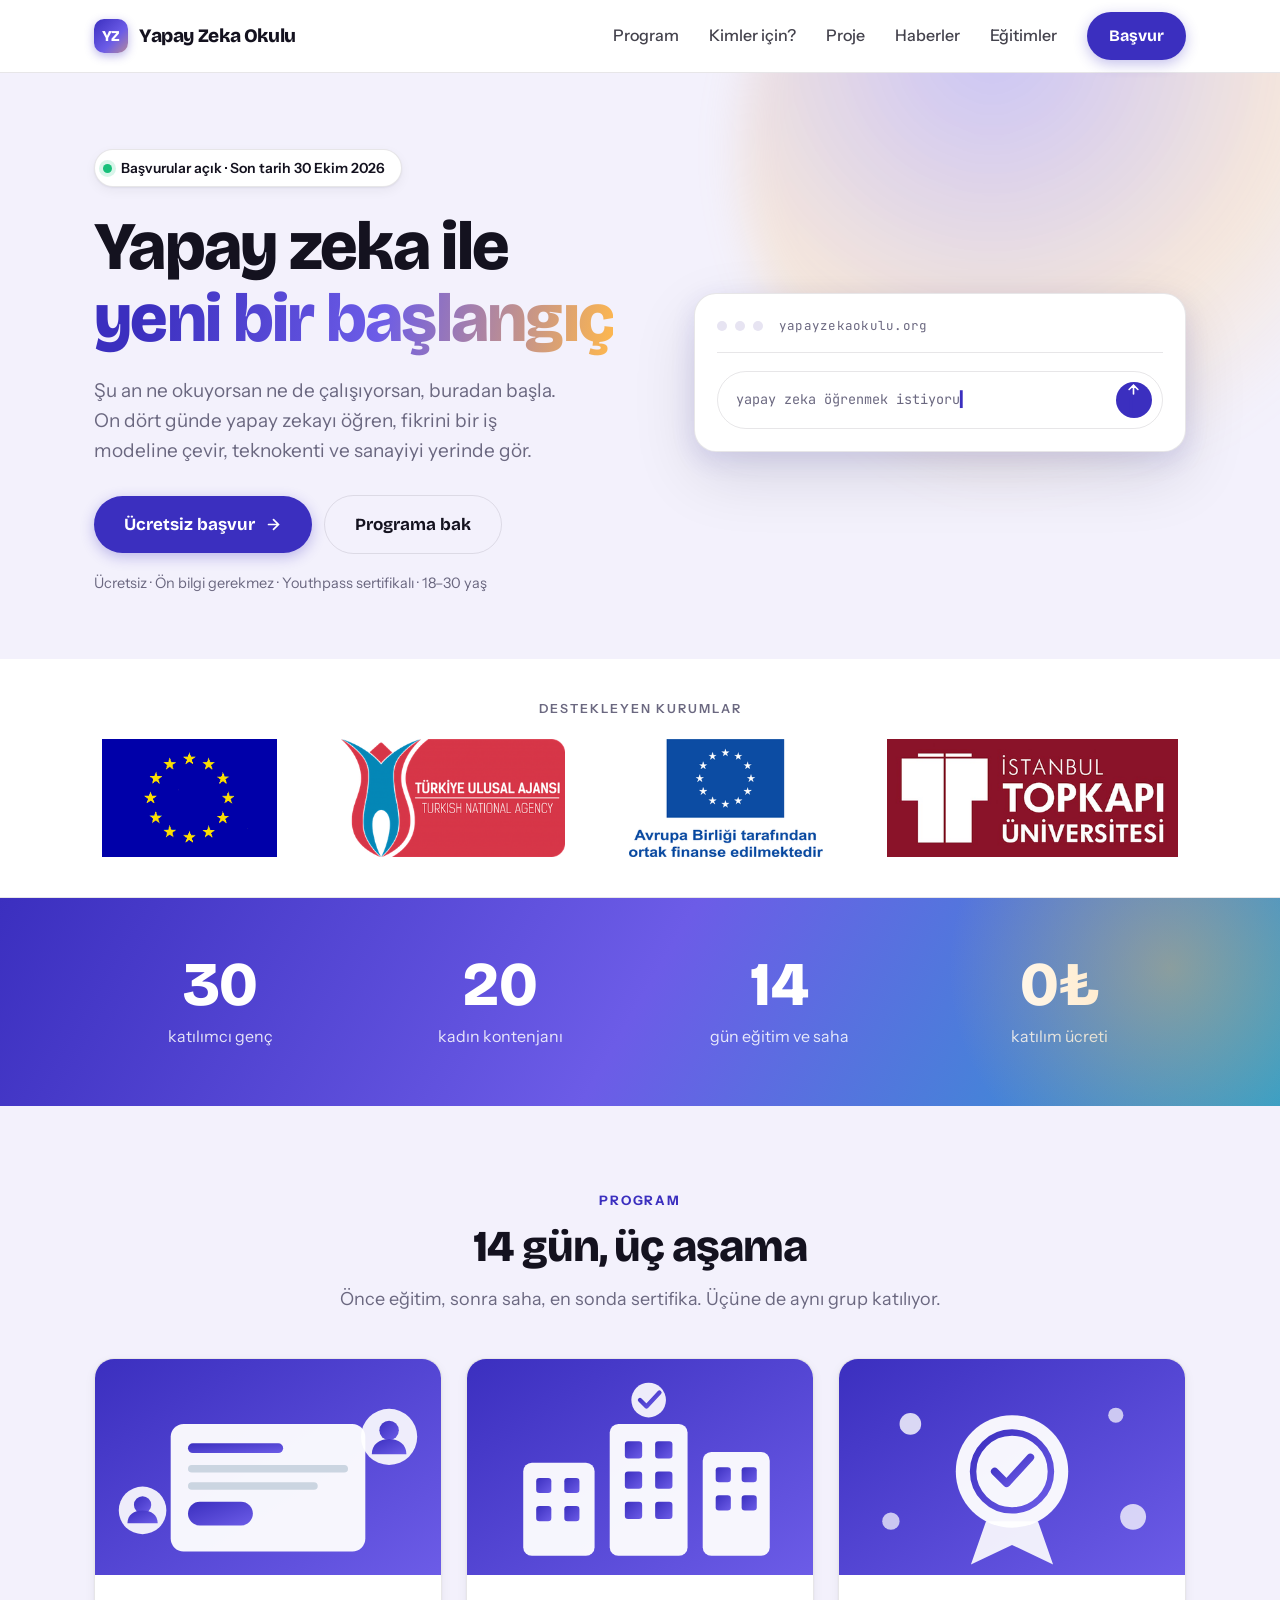
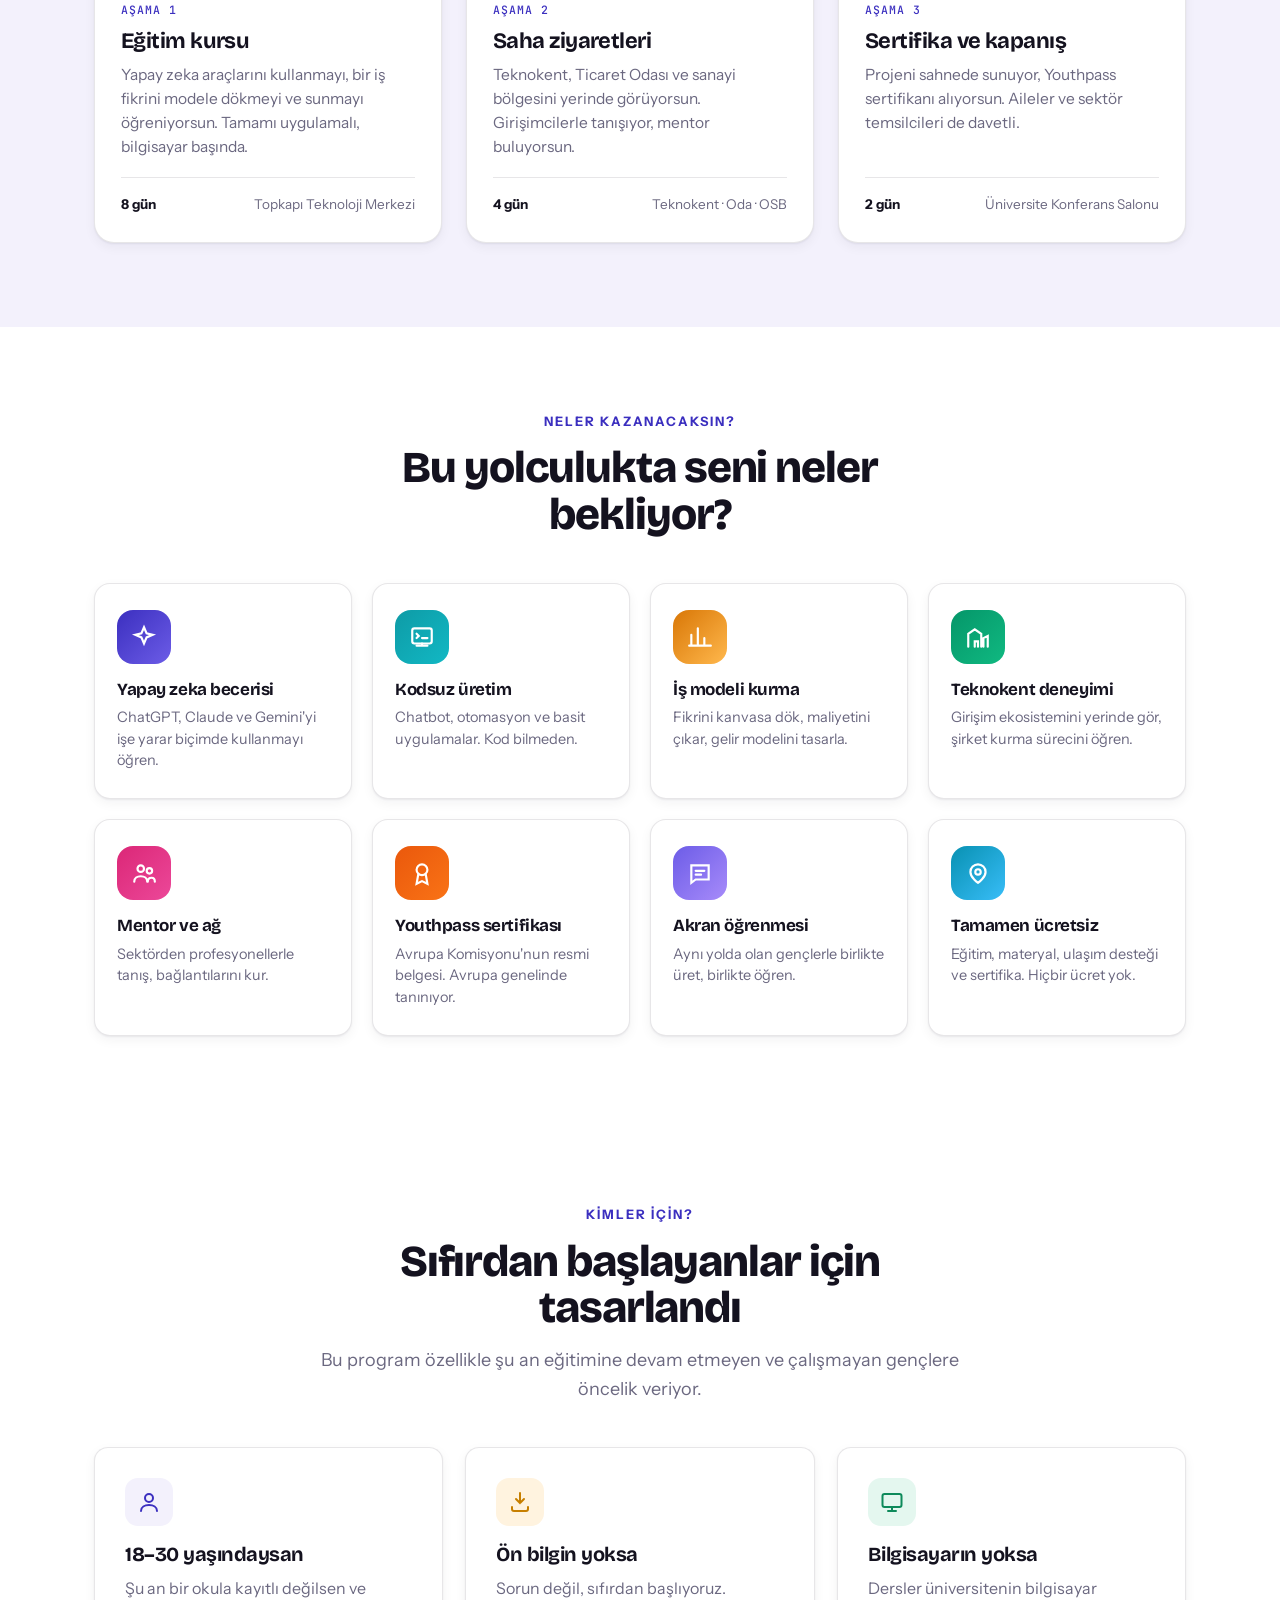
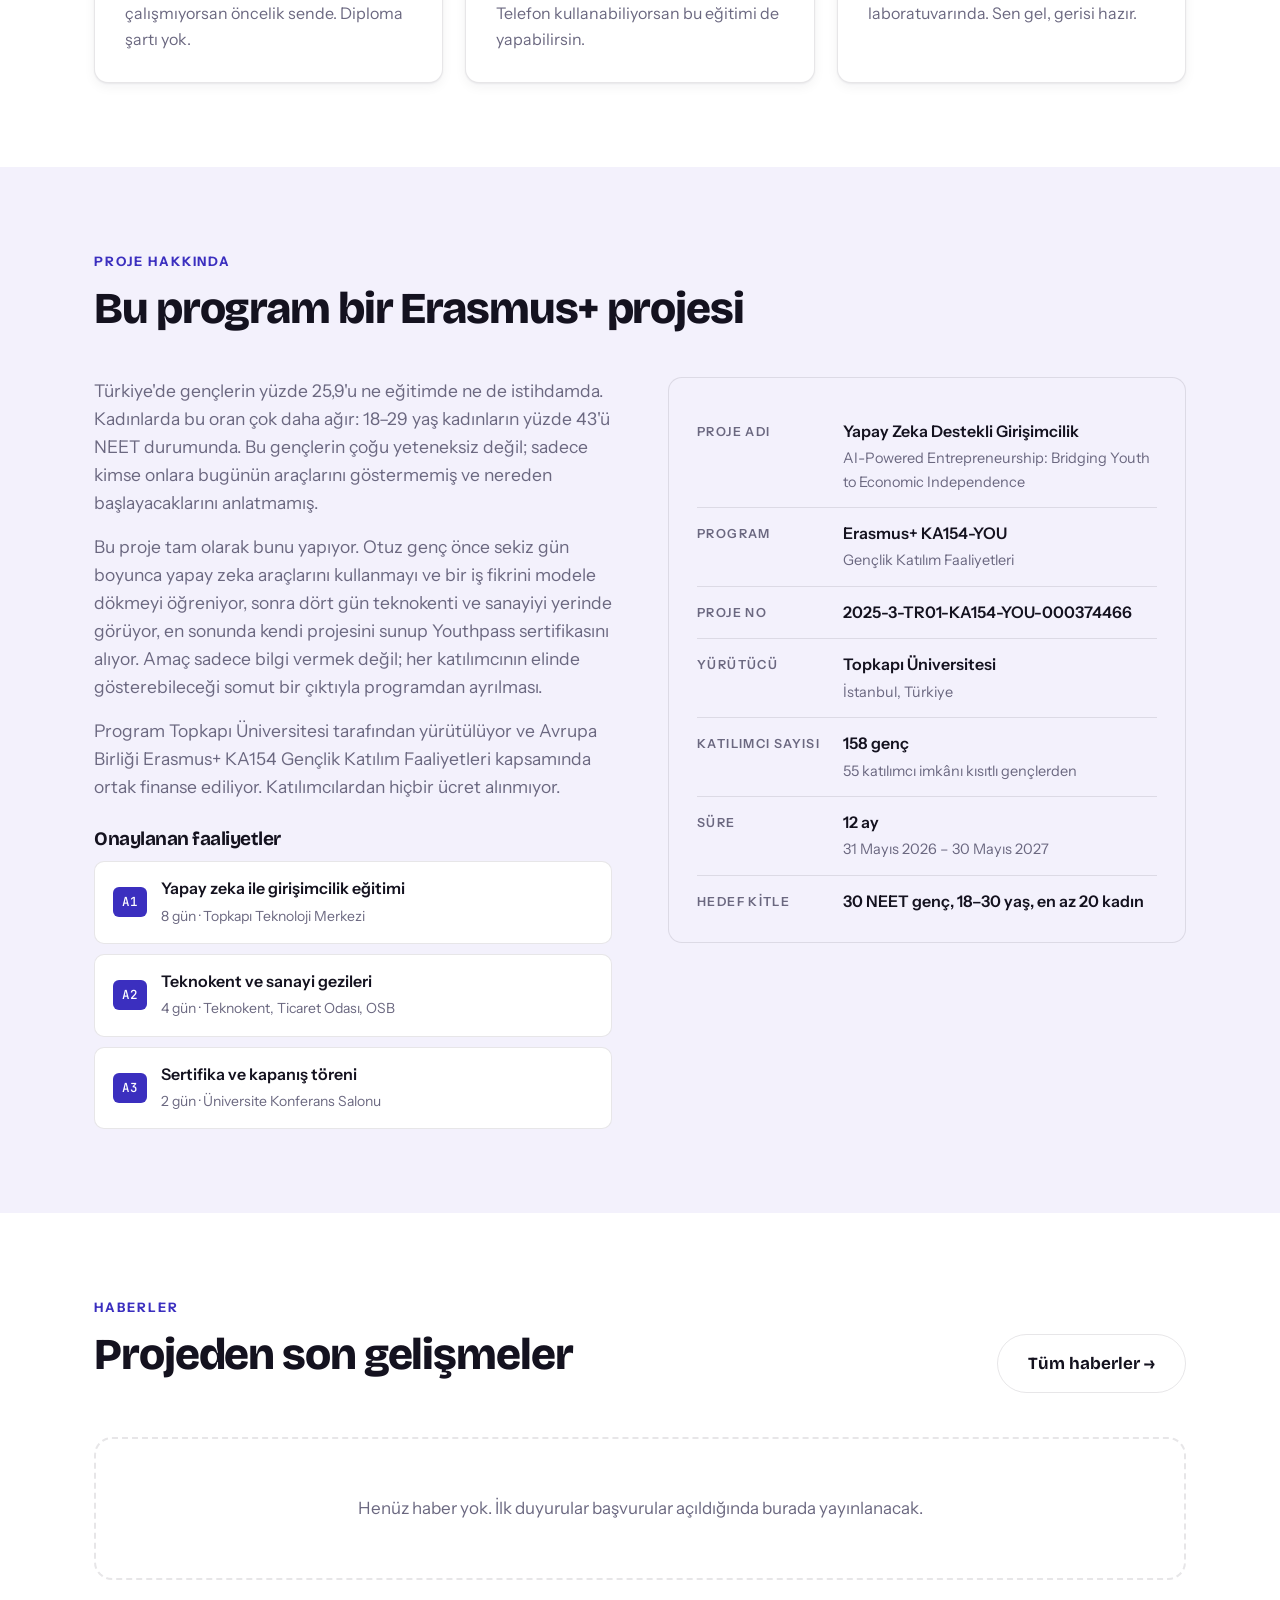
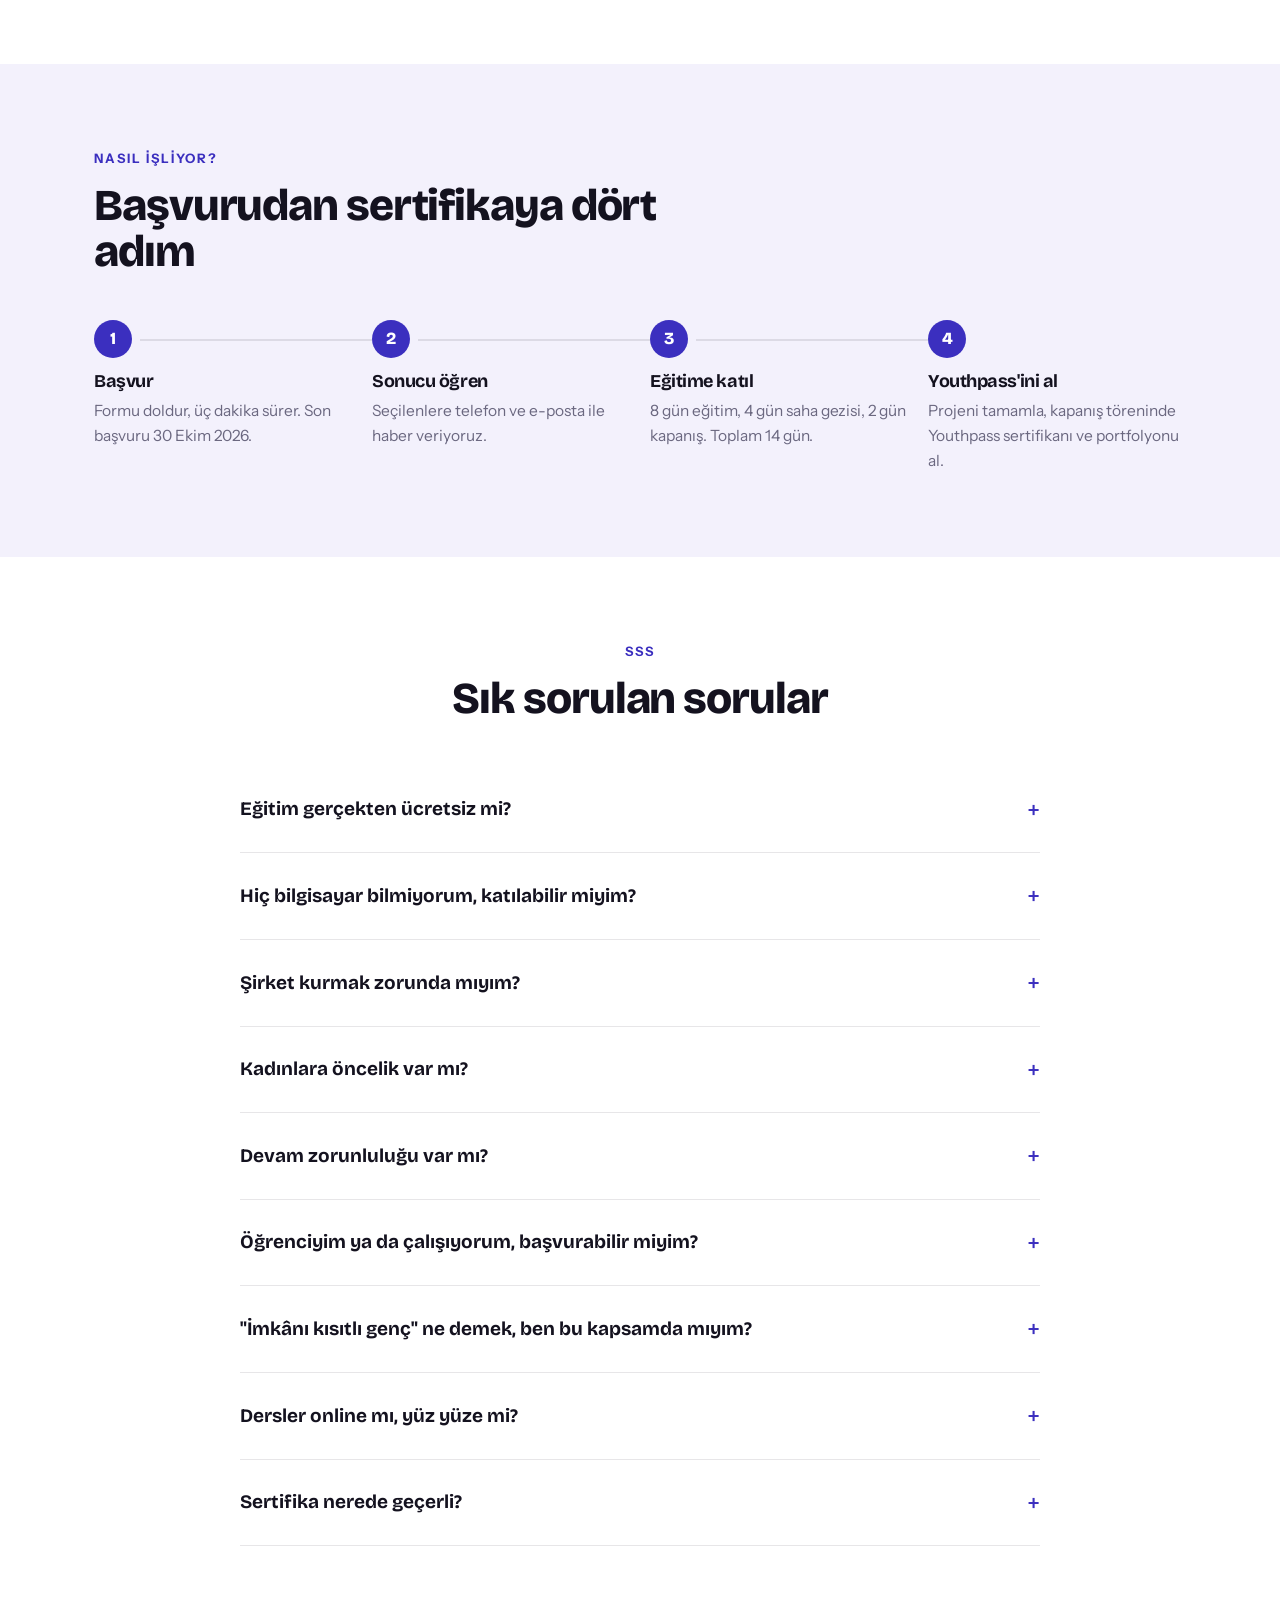
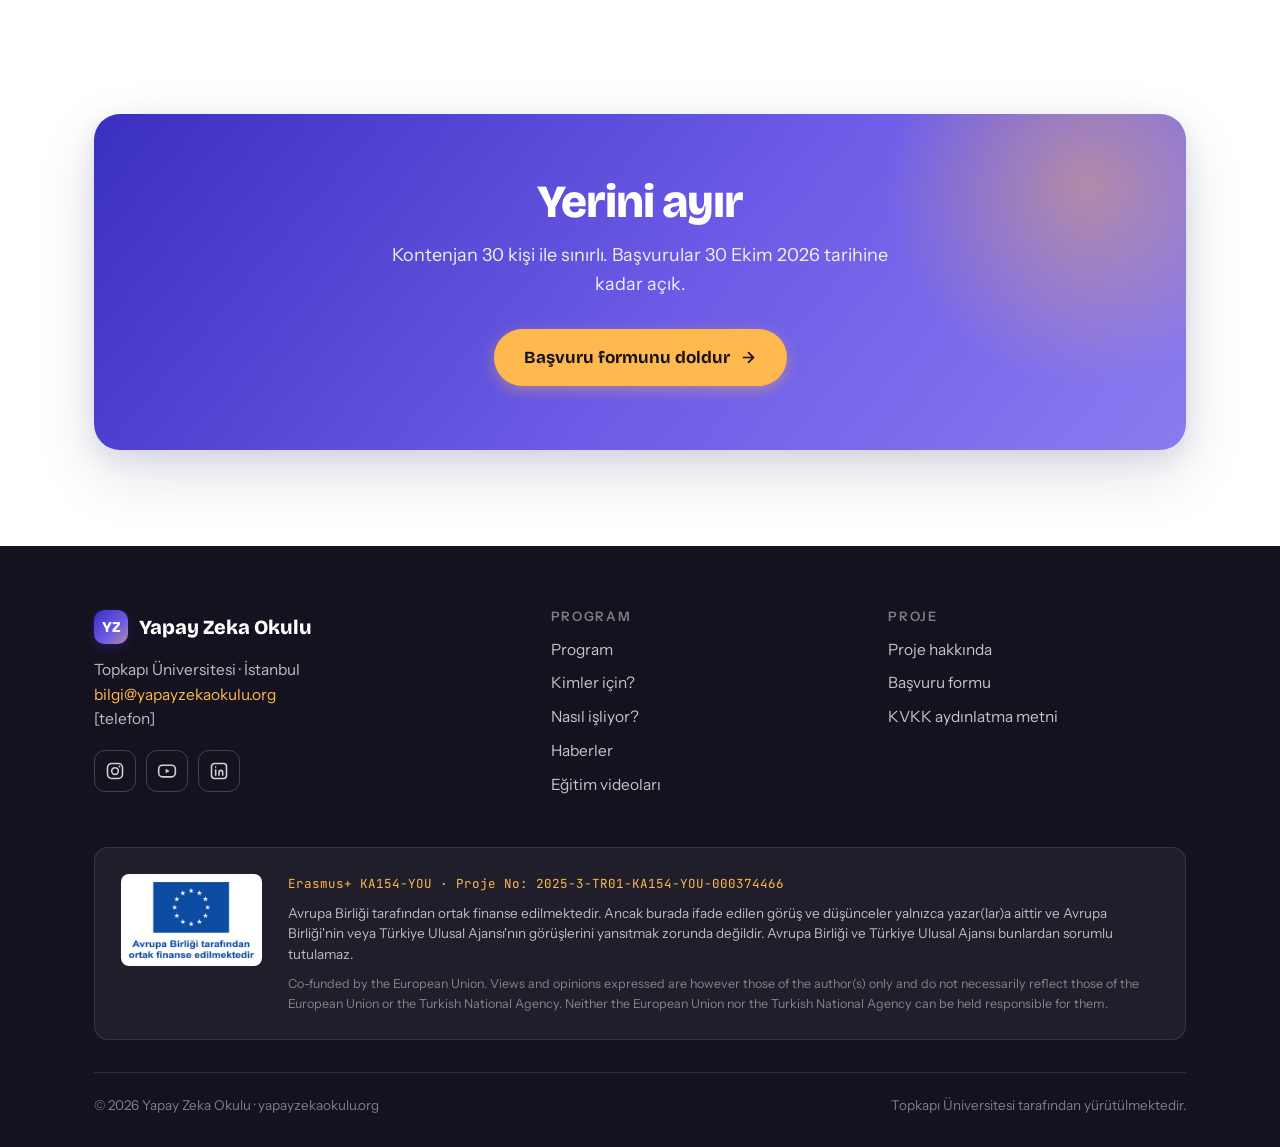
==== commit 0a2c2779: "Update index.html" ====
--- a/index.html
+++ b/index.html
@@ -66,7 +66,7 @@
   <div class="dar">
     <div class="baslik">Destekleyen kurumlar</div>
     <div class="logo-liste">
-      <img src="logos/ab-baskanligi.png" alt="T.C. Dışişleri Bakanlığı Avrupa Birliği Başkanlığı" onerror="this.outerHTML='&lt;div class=\'logo-yer\'&gt;ab-baskanligi.png&lt;/div&gt;'">
+      <img src="logos/euablem.gif" alt="T.C. Dışişleri Bakanlığı Avrupa Birliği Başkanlığı" onerror="this.outerHTML='&lt;div class=\'logo-yer\'&gt;ab-baskanligi.png&lt;/div&gt;'">
       <img src="[data-uri]" alt="Türkiye Ulusal Ajansı" onerror="this.outerHTML='&lt;div class=\'logo-yer\'&gt;ulusal-ajans.png&lt;/div&gt;'">
       <img src="[data-uri]" alt="Avrupa Birliği tarafından ortak finanse edilmektedir" >
       <img src="[data-uri]" alt="Topkapı Üniversitesi" onerror="this.outerHTML='&lt;div class=\'logo-yer\'&gt;topkapi-universitesi.png&lt;/div&gt;'">
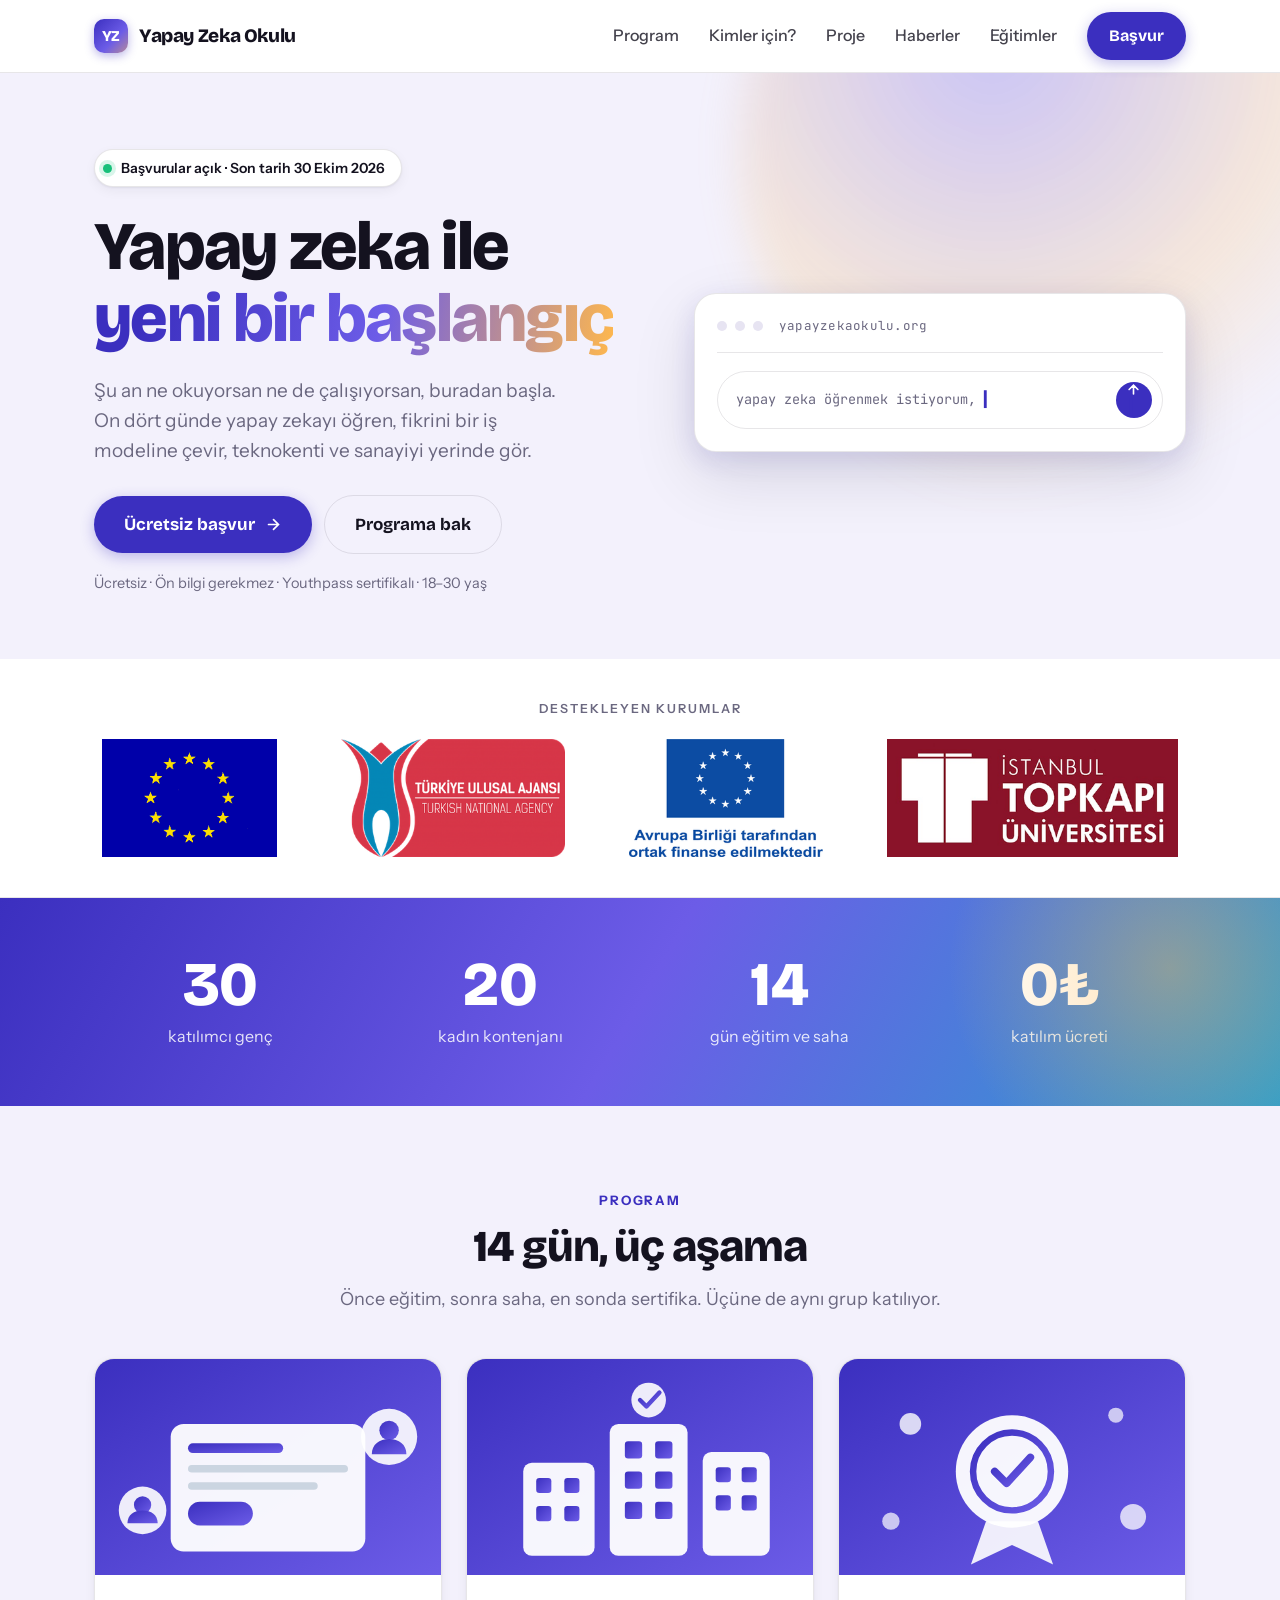
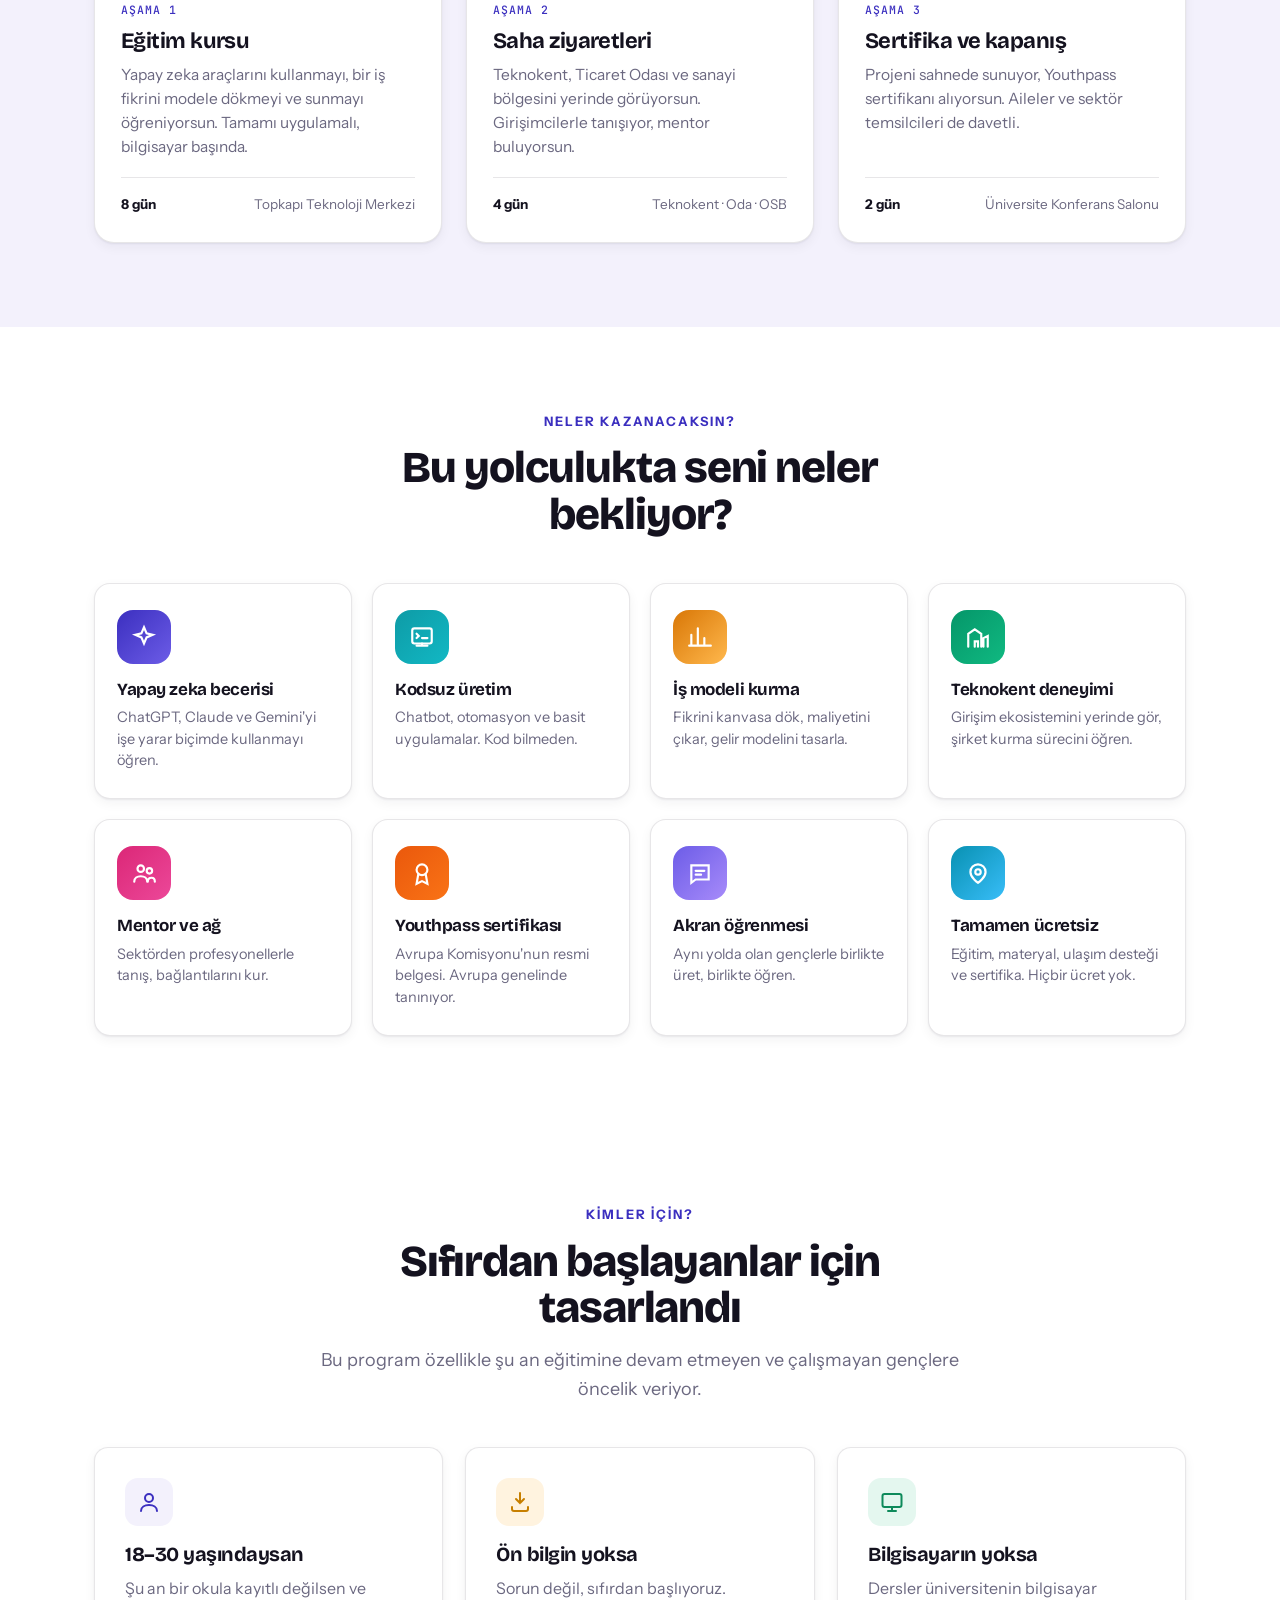
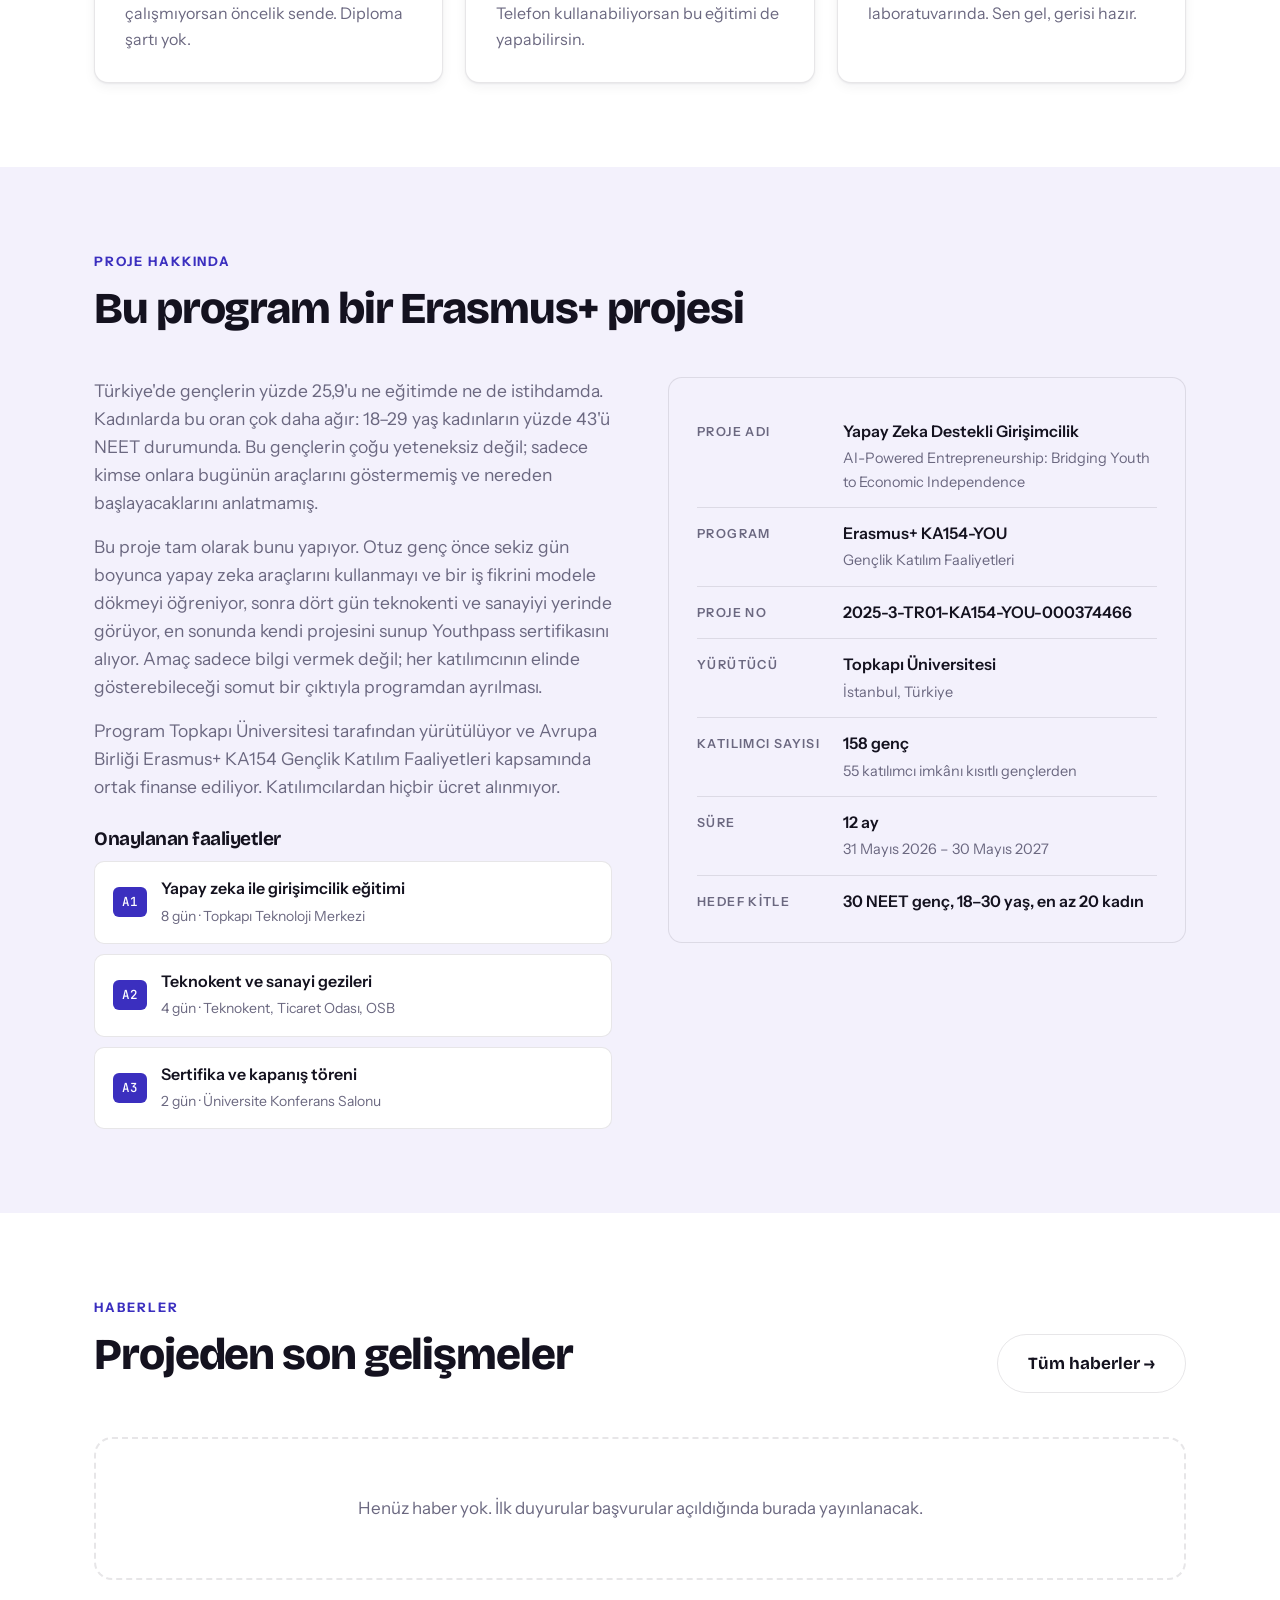
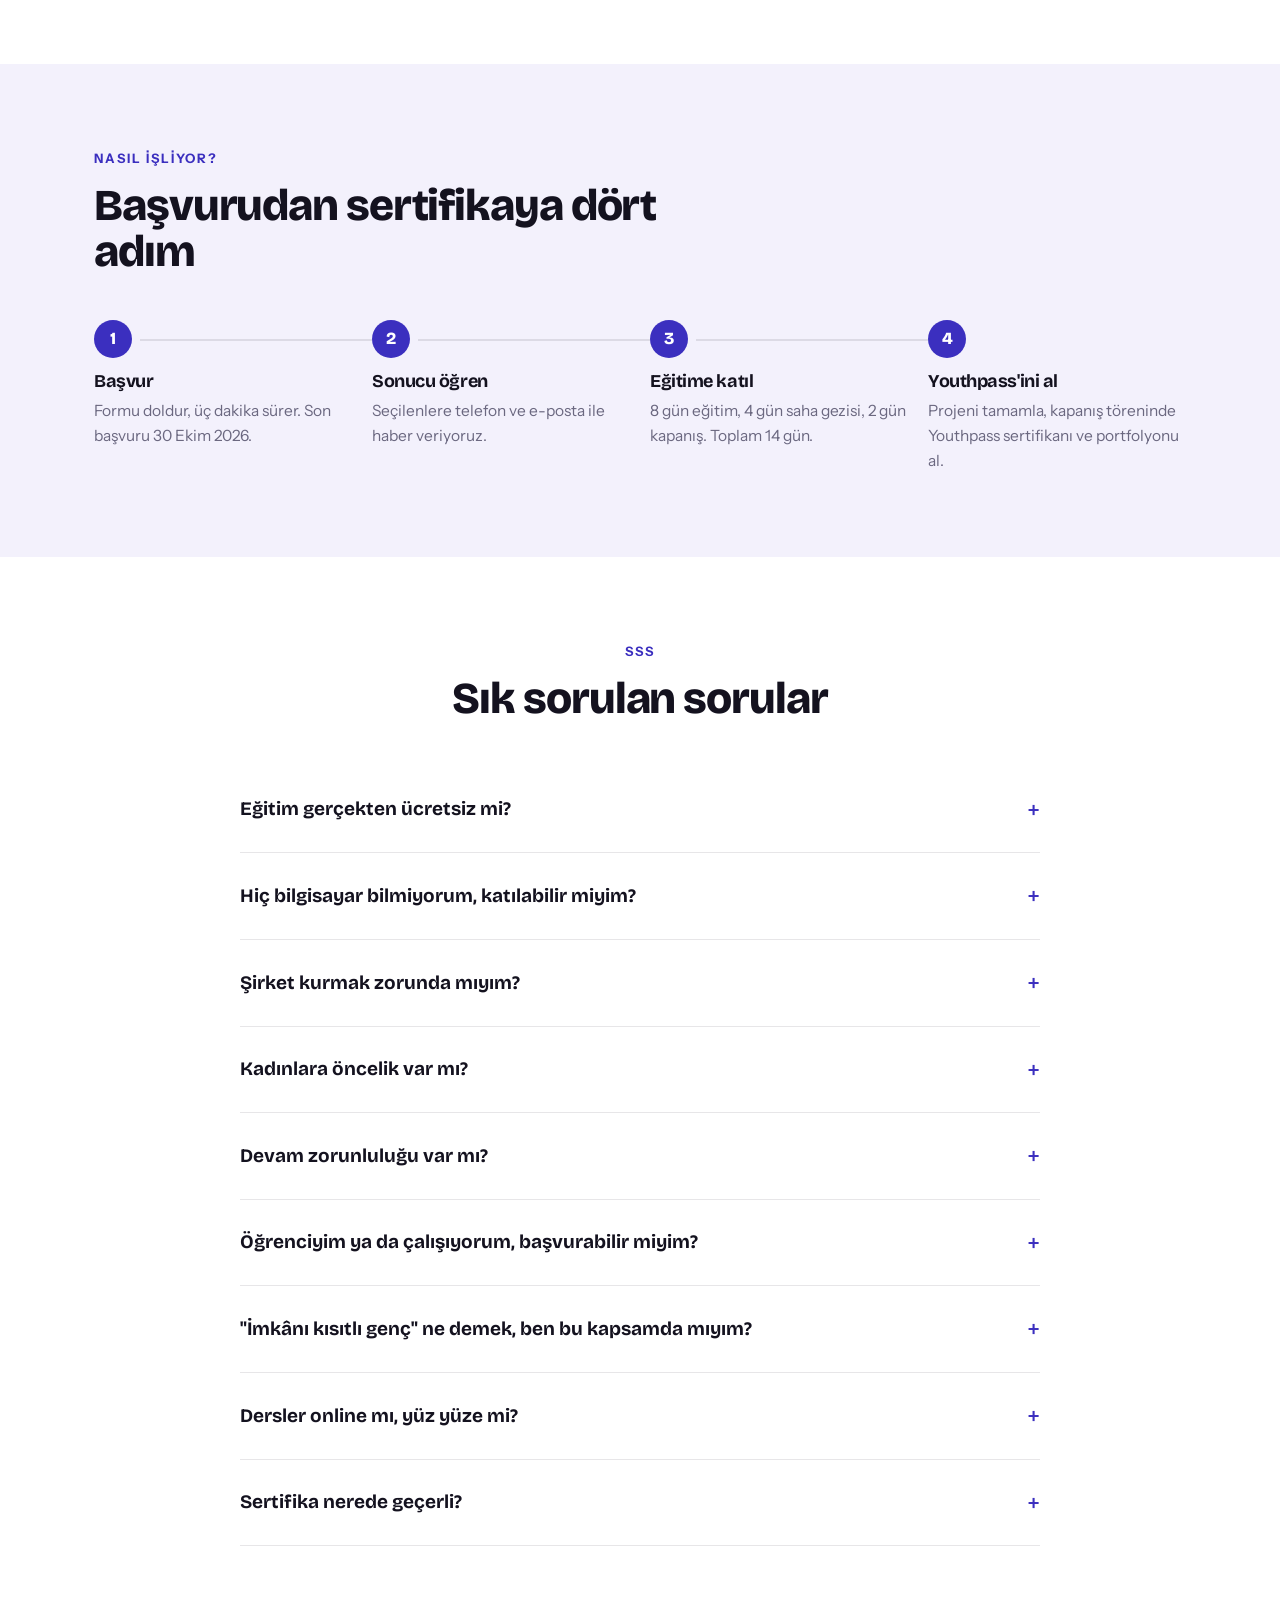
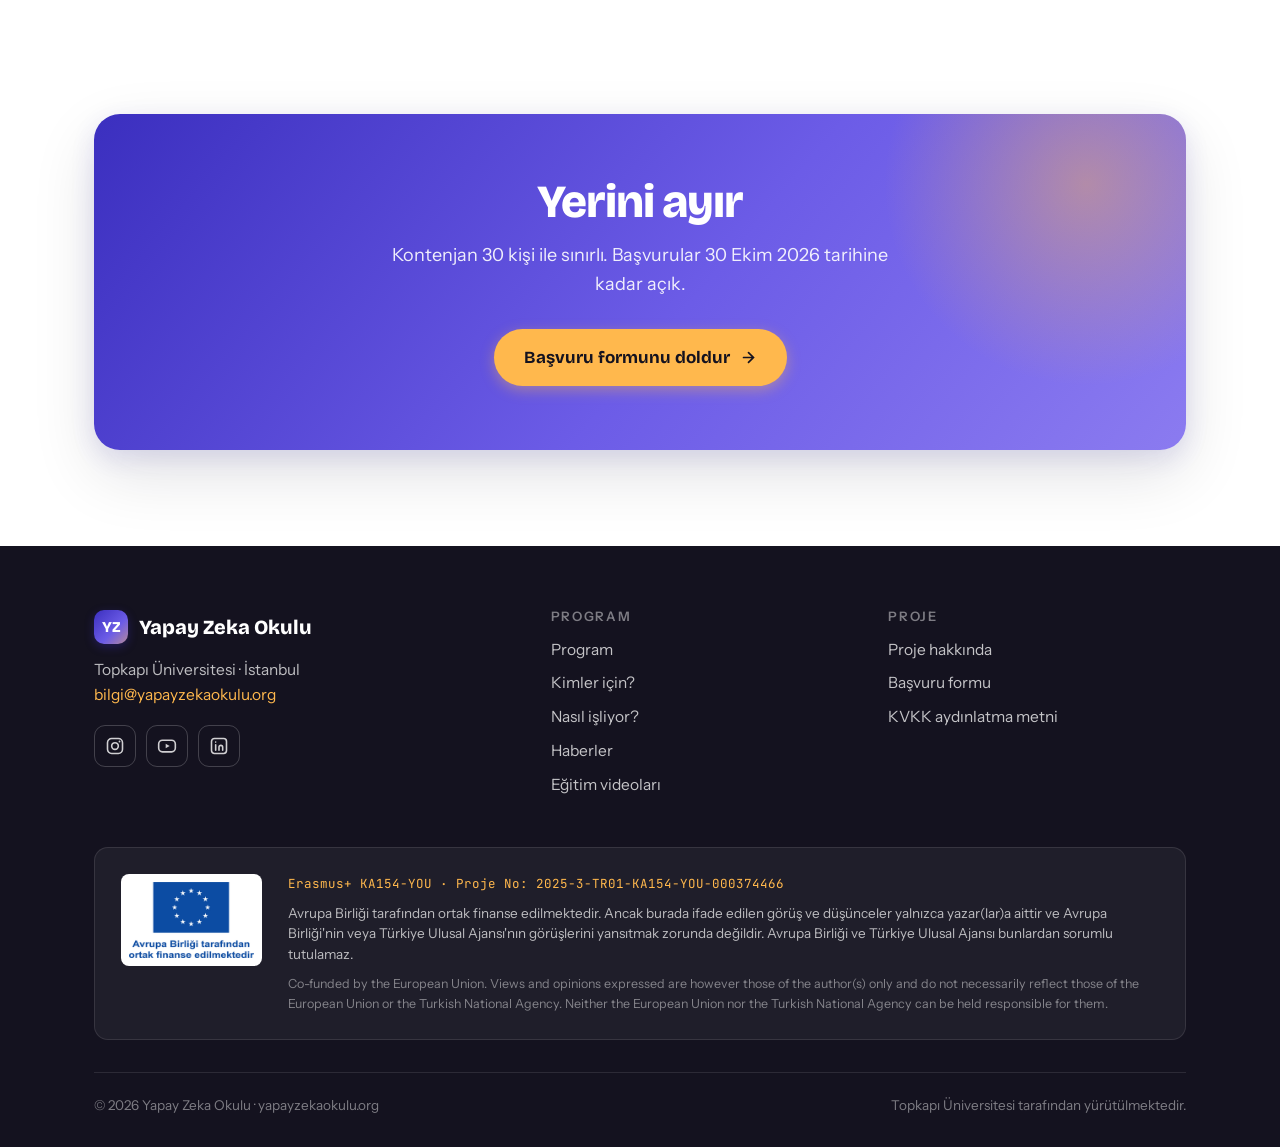
==== commit d943c4bc: "Remove phone placeholder from footer" ====
--- a/index.html
+++ b/index.html
@@ -334,7 +334,7 @@
       <div>
         <div class="foot-marka"><span class="marka-ikon">YZ</span>Yapay Zeka Okulu</div>
         <p>Topkapı Üniversitesi · İstanbul<br>
-           <a class="eposta" data-k="bilgi" data-a="yapayzekaokulu.org">e-posta adresi yükleniyor…</a><br>[telefon]</p>
+           <a class="eposta" data-k="bilgi" data-a="yapayzekaokulu.org">e-posta adresi yükleniyor…</a><br></p>
         <div class="sosyal">
           <a href="[INSTAGRAM_LINKI]" aria-label="Instagram"><svg width="20" height="20" viewBox="0 0 24 24" fill="none" stroke="currentColor" stroke-width="1.9"><rect x="3" y="3" width="18" height="18" rx="5"/><circle cx="12" cy="12" r="4"/><circle cx="17.4" cy="6.6" r="1.1" fill="currentColor" stroke="none"/></svg></a>
           <a href="[YOUTUBE_LINKI]" aria-label="YouTube"><svg width="20" height="20" viewBox="0 0 24 24" fill="none" stroke="currentColor" stroke-width="1.9"><rect x="2" y="5" width="20" height="14" rx="4.5"/><path d="M10.4 9.2l4.8 2.8-4.8 2.8z" fill="currentColor" stroke="none"/></svg></a>
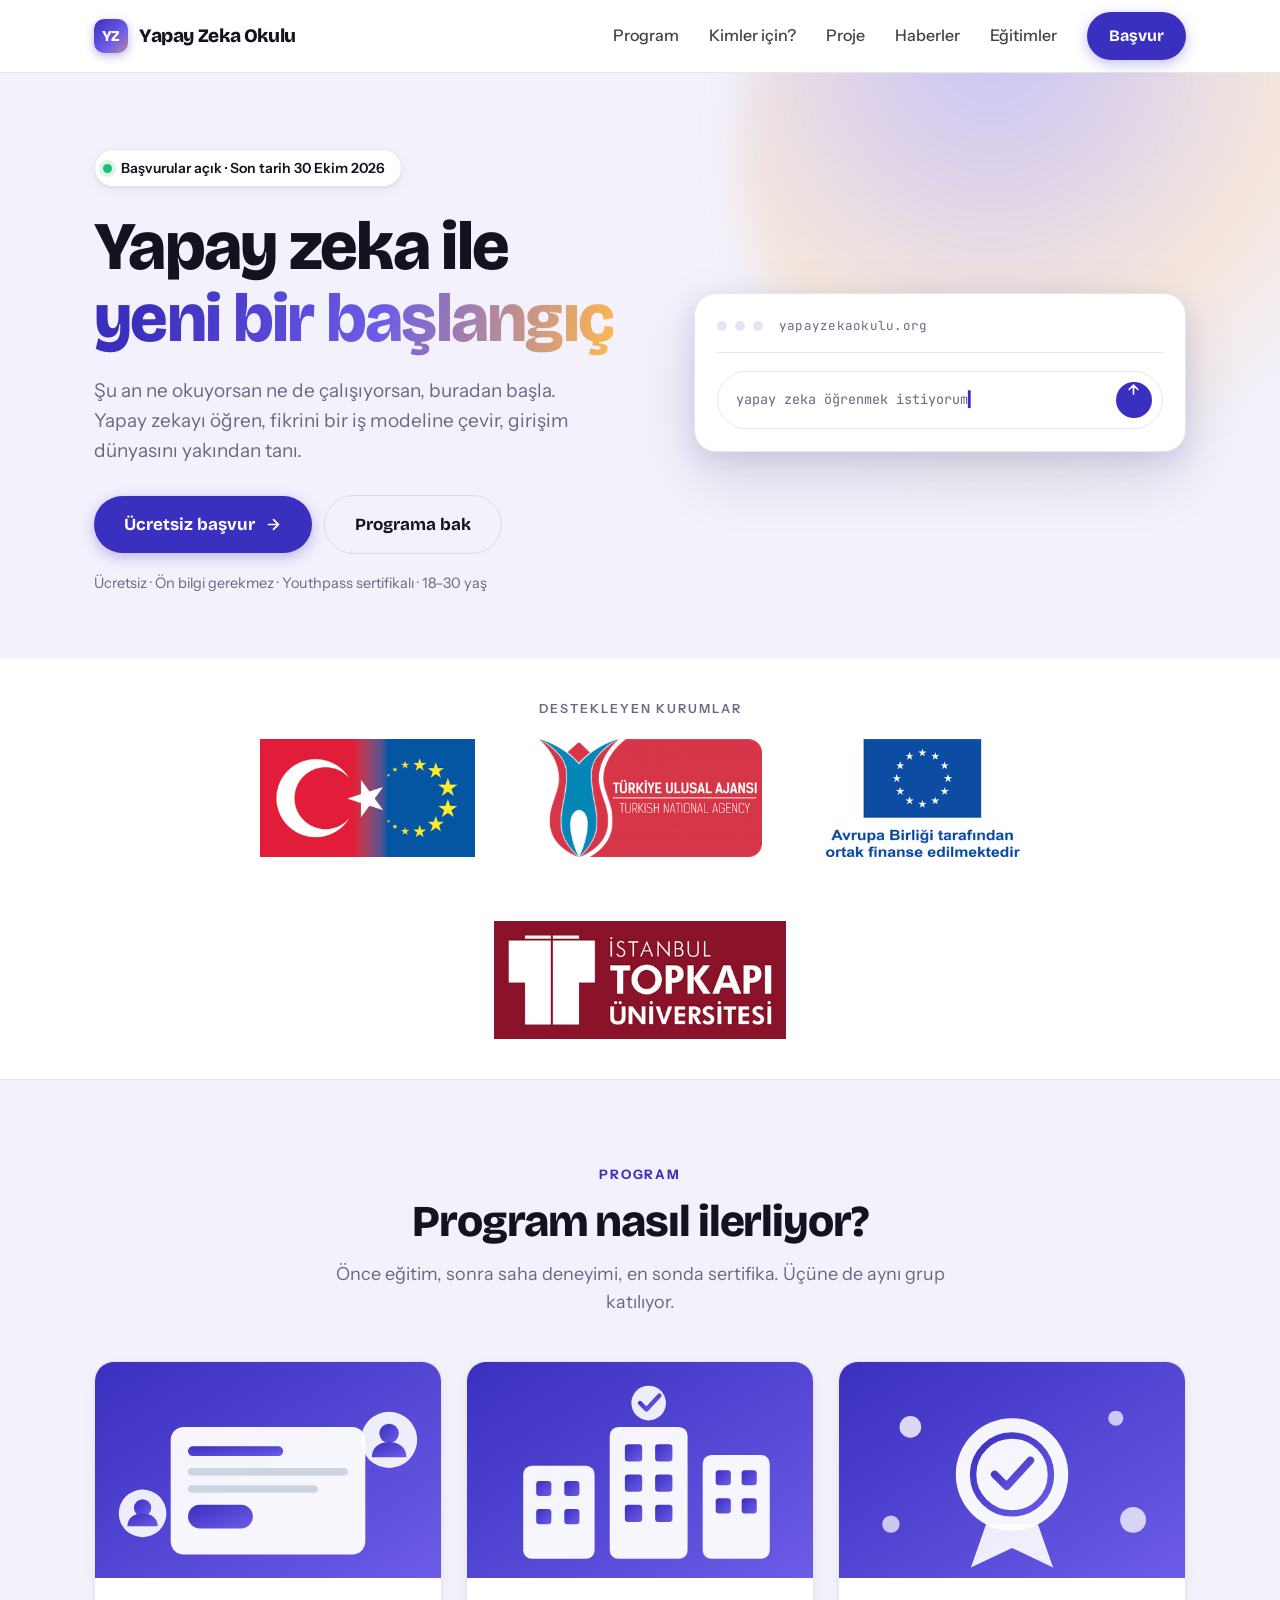
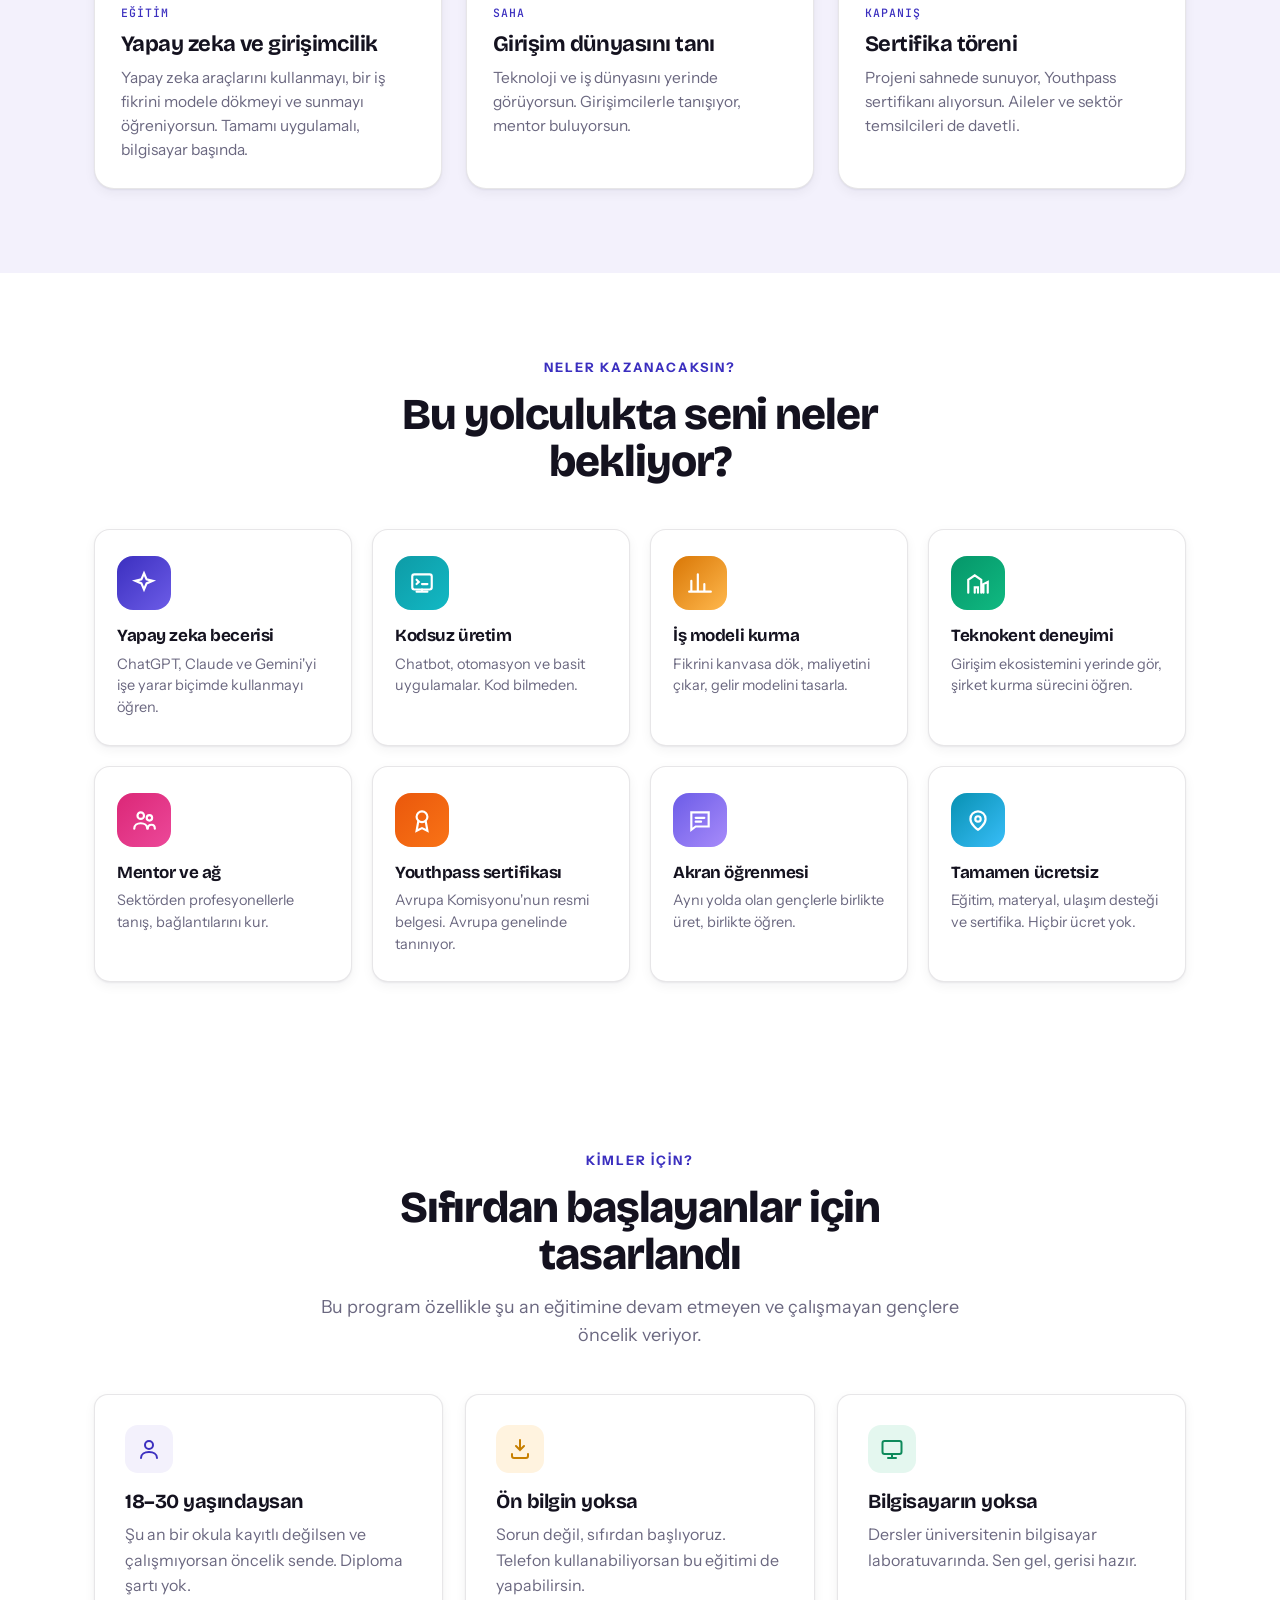
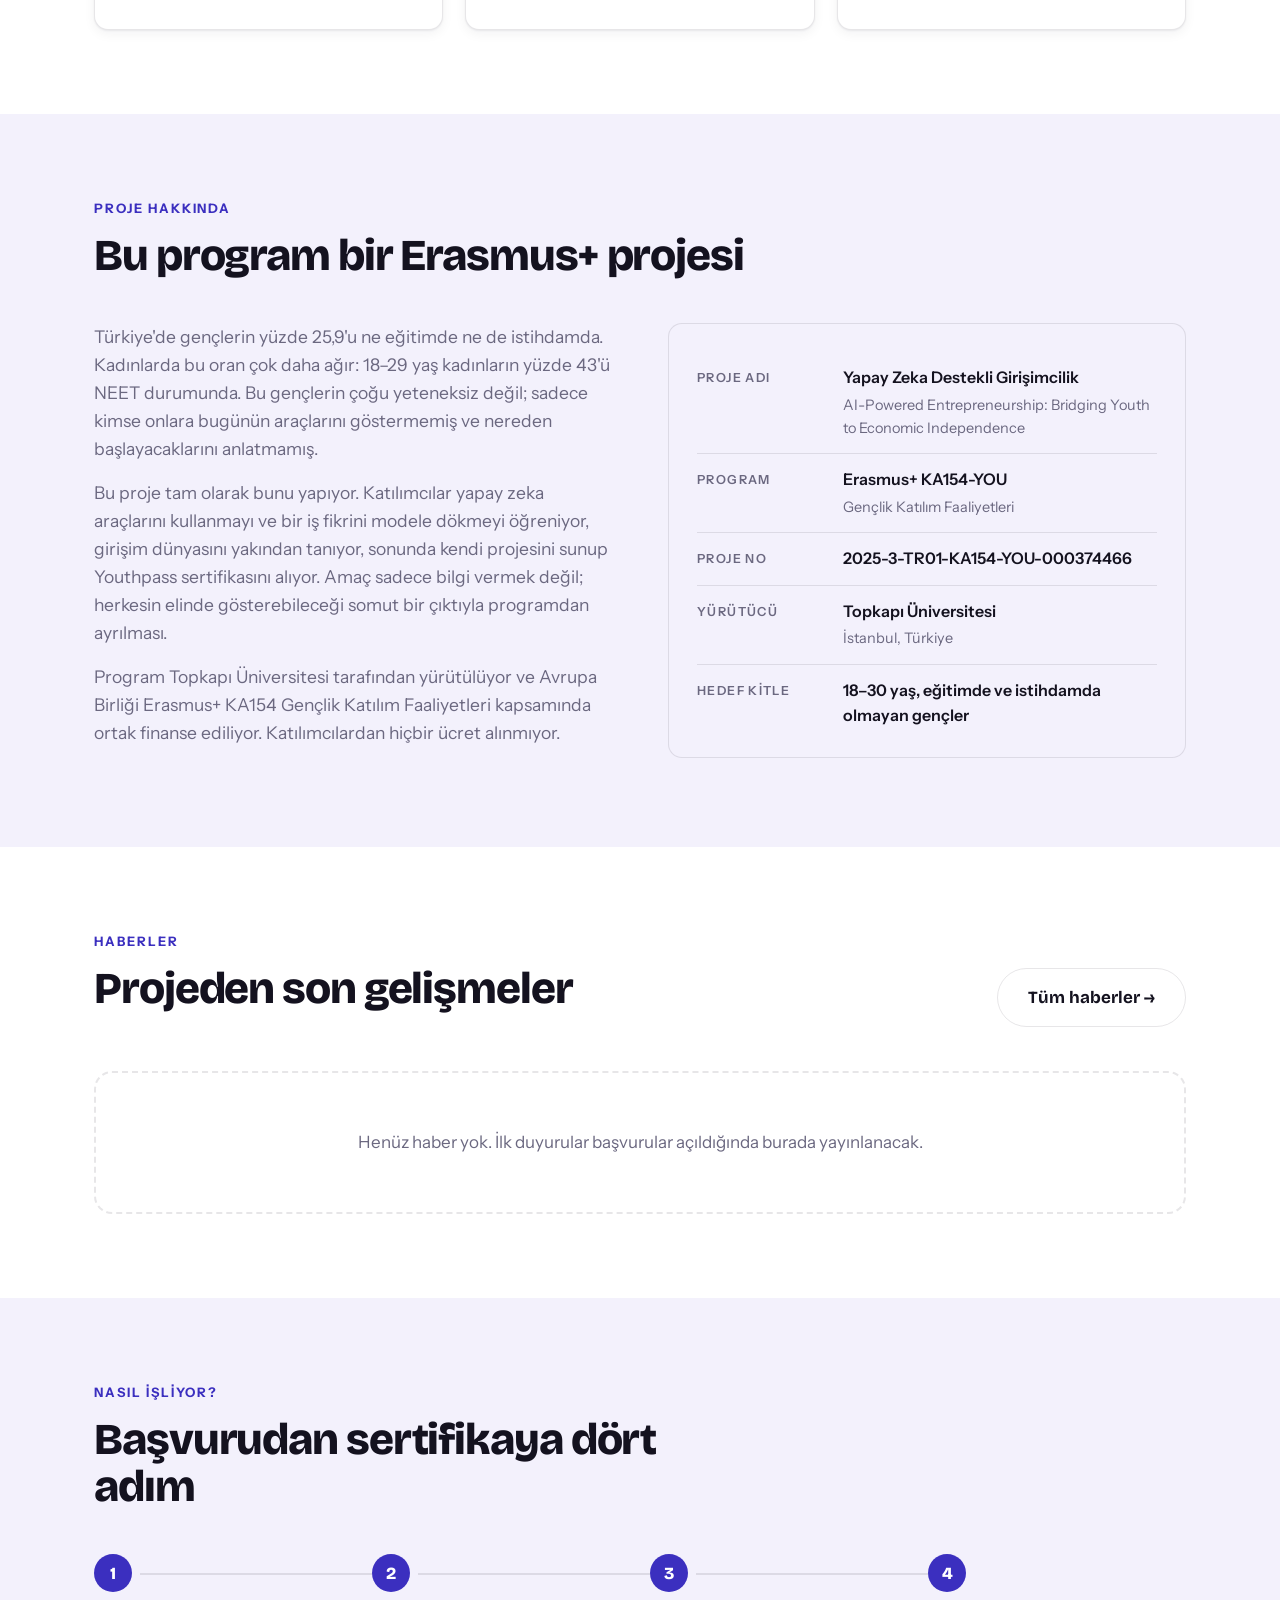
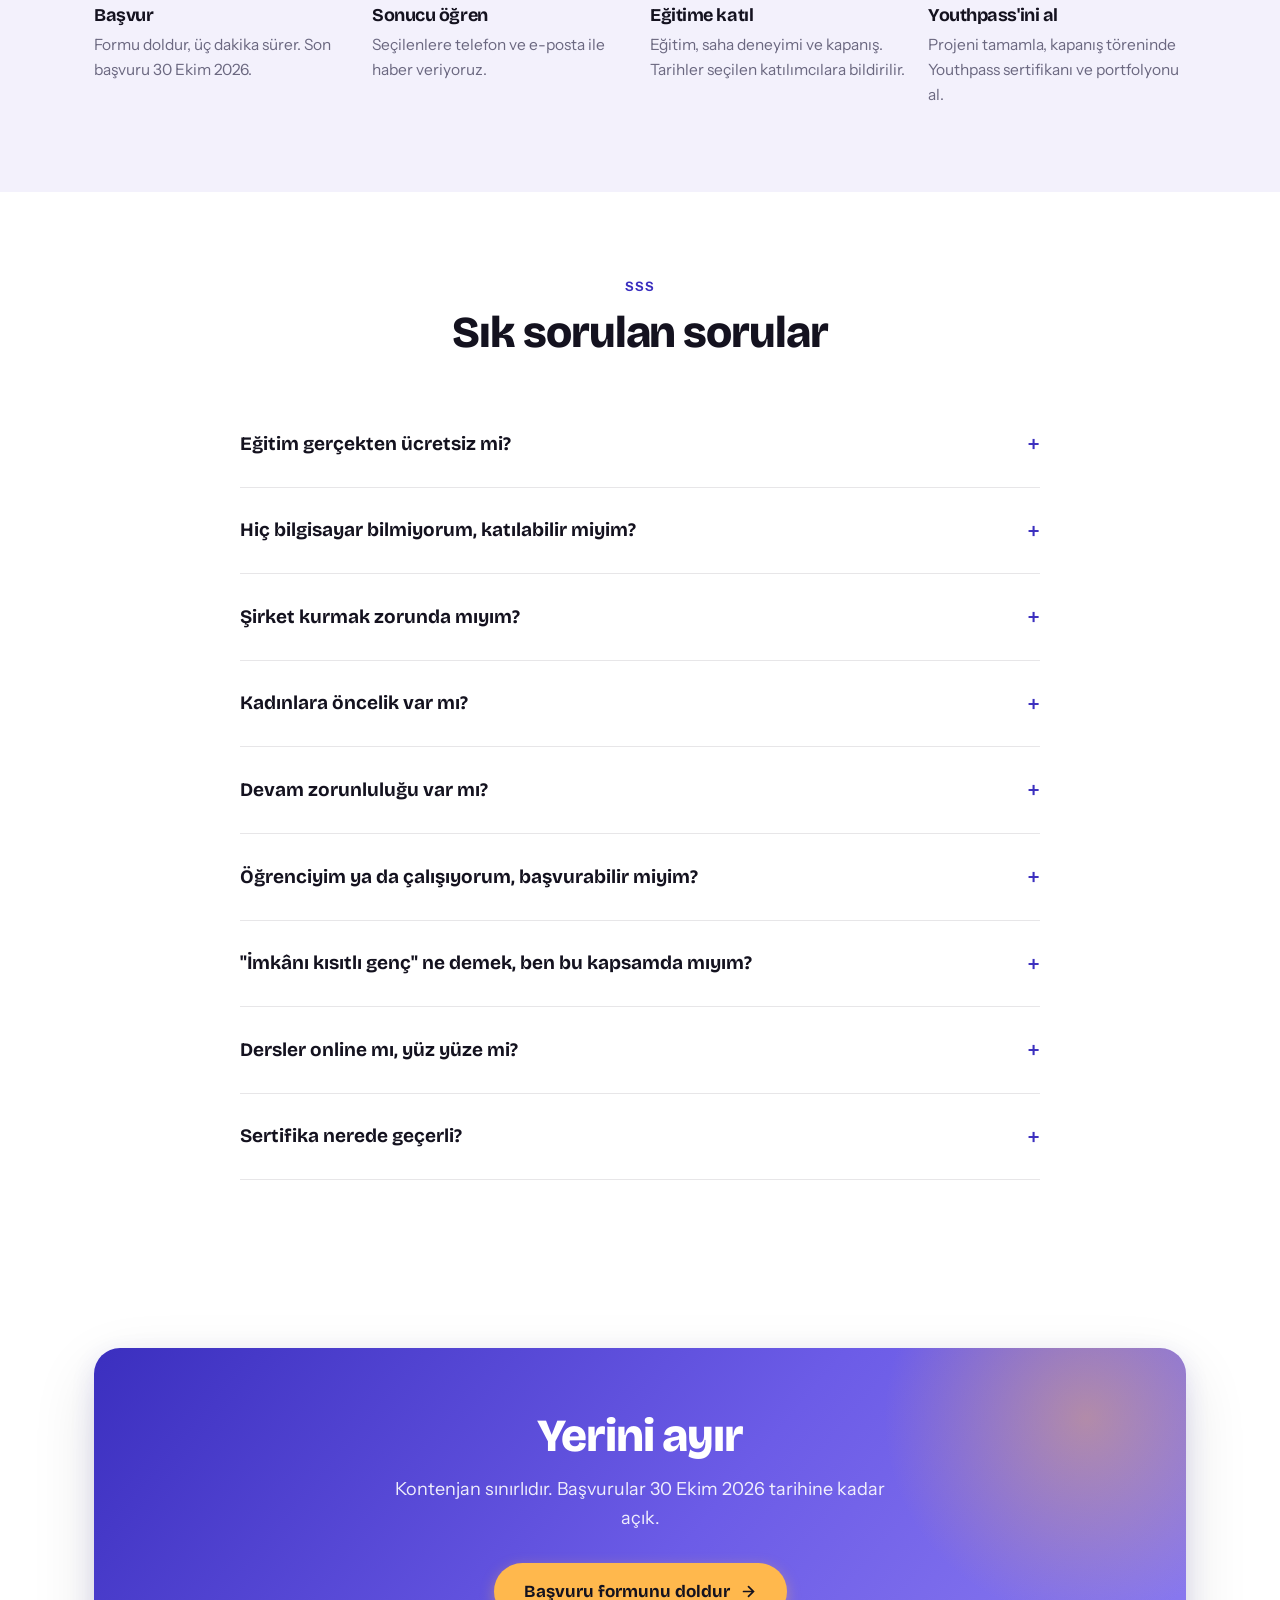
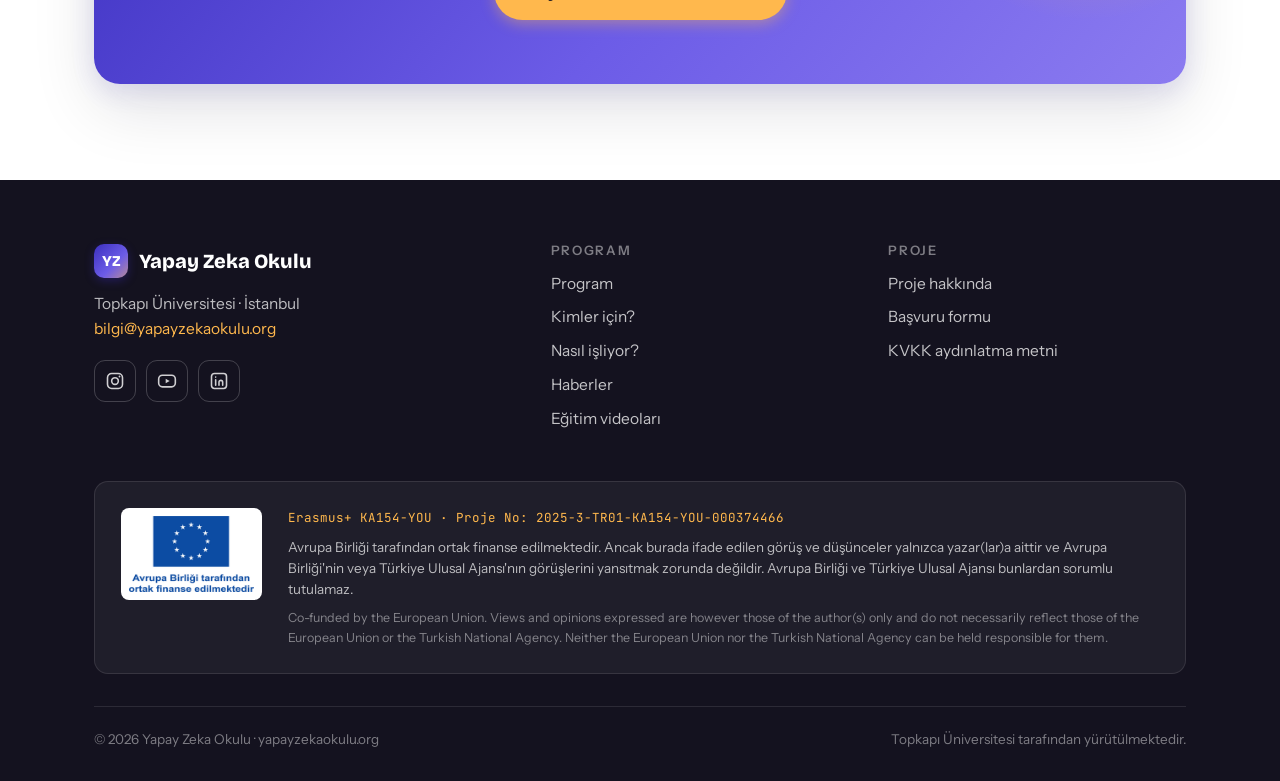
==== commit 81ab0cf1: "Rename index (1).html to index.html" ====
--- a/index.html
+++ b/index.html
@@ -4,7 +4,7 @@
 <meta charset="UTF-8">
 <meta name="viewport" content="width=device-width, initial-scale=1.0">
 <title>Yapay Zeka Okulu — Gençler için ücretsiz yapay zeka ve girişimcilik eğitimi</title>
-<meta name="description" content="18-30 yaş gençler için ücretsiz yapay zeka ve girişimcilik eğitimi. Topkapı Üniversitesi, Erasmus+ KA154 desteğiyle. Ön bilgi gerekmez, Youthpass sertifikalı.">
+<meta name="description" content="18-30 yaş gençler için ücretsiz yapay zeka ve girişimcilik eğitimi. Topkapı Üniversitesi, Erasmus+ desteğiyle. Ön bilgi gerekmez, Youthpass sertifikalı.">
 <meta property="og:title" content="Yapay Zeka Okulu — Yeni bir başlangıç">
 <meta property="og:description" content="18-30 yaş gençler için ücretsiz yapay zeka ve girişimcilik eğitimi.">
 <meta property="og:url" content="https://yapayzekaokulu.org">
@@ -36,7 +36,7 @@
     <div>
       <div class="etiket"><span class="nokta"></span> Başvurular açık · Son tarih 30 Ekim 2026</div>
       <h1>Yapay zeka ile<br><span class="vurgu">yeni bir başlangıç</span></h1>
-      <p class="spot">Şu an ne okuyorsan ne de çalışıyorsan, buradan başla. On dört günde yapay zekayı öğren, fikrini bir iş modeline çevir, teknokenti ve sanayiyi yerinde gör.</p>
+      <p class="spot">Şu an ne okuyorsan ne de çalışıyorsan, buradan başla. Yapay zekayı öğren, fikrini bir iş modeline çevir, girişim dünyasını yakından tanı.</p>
       <div class="hero-btnler">
         <a class="btn" href="https://forms.gle/GFxNzobju2ULguTd8">Ücretsiz başvur
           <svg width="17" height="17" viewBox="0 0 24 24" fill="none" stroke="currentColor" stroke-width="2.4" stroke-linecap="round"><path d="M5 12h13M12 5l7 7-7 7"/></svg>
@@ -66,7 +66,7 @@
   <div class="dar">
     <div class="baslik">Destekleyen kurumlar</div>
     <div class="logo-liste">
-      <img src="logos/euablem.gif" alt="T.C. Dışişleri Bakanlığı Avrupa Birliği Başkanlığı" onerror="this.outerHTML='&lt;div class=\'logo-yer\'&gt;ab-baskanligi.png&lt;/div&gt;'">
+      <img src="[data-uri]" alt="T.C. Dışişleri Bakanlığı Avrupa Birliği Başkanlığı">
       <img src="[data-uri]" alt="Türkiye Ulusal Ajansı" onerror="this.outerHTML='&lt;div class=\'logo-yer\'&gt;ulusal-ajans.png&lt;/div&gt;'">
       <img src="[data-uri]" alt="Avrupa Birliği tarafından ortak finanse edilmektedir" >
       <img src="[data-uri]" alt="Topkapı Üniversitesi" onerror="this.outerHTML='&lt;div class=\'logo-yer\'&gt;topkapi-universitesi.png&lt;/div&gt;'">
@@ -74,25 +74,13 @@
   </div>
 </div>
 
-<!-- sayaçlar -->
-<section class="sayaclar" style="padding:56px 0">
-  <div class="dar">
-    <div class="sayac-grid gir">
-      <div class="sayac"><div class="rakam" data-say="30">0</div><div class="et">katılımcı genç</div></div>
-      <div class="sayac"><div class="rakam" data-say="20">0</div><div class="et">kadın kontenjanı</div></div>
-      <div class="sayac"><div class="rakam" data-say="14">0</div><div class="et">gün eğitim ve saha</div></div>
-      <div class="sayac"><div class="rakam" data-son="₺" data-say="0">0</div><div class="et">katılım ücreti</div></div>
-    </div>
-  </div>
-</section>
-
 <!-- program: üç faaliyet -->
 <section id="mufredat" style="background:var(--leylak)">
   <div class="dar">
     <div class="bolum-ust orta gir">
       <div class="uste">Program</div>
-      <h2>14 gün, üç aşama</h2>
-      <p>Önce eğitim, sonra saha, en sonda sertifika. Üçüne de aynı grup katılıyor.</p>
+      <h2>Program nasıl ilerliyor?</h2>
+      <p>Önce eğitim, sonra saha deneyimi, en sonda sertifika. Üçüne de aynı grup katılıyor.</p>
     </div>
     <div class="prog-grid gir">
 
@@ -112,10 +100,9 @@
       <path d="M30 152c0-8 6-12 14-12s14 4 14 12z" fill="url(#g)"/>
     </svg></div>
         <div class="ic">
-          <div class="rozetcik">Aşama 1</div>
-          <h3>Eğitim kursu</h3>
+          <div class="rozetcik">Eğitim</div>
+          <h3>Yapay zeka ve girişimcilik</h3>
           <p>Yapay zeka araçlarını kullanmayı, bir iş fikrini modele dökmeyi ve sunmayı öğreniyorsun. Tamamı uygulamalı, bilgisayar başında.</p>
-          <div class="alt"><span><b>8 gün</b></span><span>Topkapı Teknoloji Merkezi</span></div>
         </div>
       </div>
 
@@ -137,10 +124,9 @@
       <circle cx="168" cy="38" r="16" fill="#fff" opacity=".9"/><path d="M160 38l6 6 12-13" stroke="url(#g)" stroke-width="4" fill="none" stroke-linecap="round" stroke-linejoin="round"/>
     </svg></div>
         <div class="ic">
-          <div class="rozetcik">Aşama 2</div>
-          <h3>Saha ziyaretleri</h3>
-          <p>Teknokent, Ticaret Odası ve sanayi bölgesini yerinde görüyorsun. Girişimcilerle tanışıyor, mentor buluyorsun.</p>
-          <div class="alt"><span><b>4 gün</b></span><span>Teknokent · Oda · OSB</span></div>
+          <div class="rozetcik">Saha</div>
+          <h3>Girişim dünyasını tanı</h3>
+          <p>Teknoloji ve iş dünyasını yerinde görüyorsun. Girişimcilerle tanışıyor, mentor buluyorsun.</p>
         </div>
       </div>
 
@@ -157,10 +143,9 @@
       <circle cx="272" cy="146" r="12" fill="#fff" opacity=".75"/><circle cx="48" cy="150" r="8" fill="#fff" opacity=".7"/>
     </svg></div>
         <div class="ic">
-          <div class="rozetcik">Aşama 3</div>
-          <h3>Sertifika ve kapanış</h3>
+          <div class="rozetcik">Kapanış</div>
+          <h3>Sertifika töreni</h3>
           <p>Projeni sahnede sunuyor, Youthpass sertifikanı alıyorsun. Aileler ve sektör temsilcileri de davetli.</p>
-          <div class="alt"><span><b>2 gün</b></span><span>Üniversite Konferans Salonu</span></div>
         </div>
       </div>
 
@@ -240,23 +225,16 @@
     <div class="proje-blok gir">
       <div class="proje-metin">
         <p>Türkiye'de gençlerin yüzde 25,9'u ne eğitimde ne de istihdamda. Kadınlarda bu oran çok daha ağır: 18–29 yaş kadınların yüzde 43'ü NEET durumunda. Bu gençlerin çoğu yeteneksiz değil; sadece kimse onlara bugünün araçlarını göstermemiş ve nereden başlayacaklarını anlatmamış.</p>
-        <p>Bu proje tam olarak bunu yapıyor. Otuz genç önce sekiz gün boyunca yapay zeka araçlarını kullanmayı ve bir iş fikrini modele dökmeyi öğreniyor, sonra dört gün teknokenti ve sanayiyi yerinde görüyor, en sonunda kendi projesini sunup Youthpass sertifikasını alıyor. Amaç sadece bilgi vermek değil; her katılımcının elinde gösterebileceği somut bir çıktıyla programdan ayrılması.</p>
+        <p>Bu proje tam olarak bunu yapıyor. Katılımcılar yapay zeka araçlarını kullanmayı ve bir iş fikrini modele dökmeyi öğreniyor, girişim dünyasını yakından tanıyor, sonunda kendi projesini sunup Youthpass sertifikasını alıyor. Amaç sadece bilgi vermek değil; herkesin elinde gösterebileceği somut bir çıktıyla programdan ayrılması.</p>
         <p>Program Topkapı Üniversitesi tarafından yürütülüyor ve Avrupa Birliği Erasmus+ KA154 Gençlik Katılım Faaliyetleri kapsamında ortak finanse ediliyor. Katılımcılardan hiçbir ücret alınmıyor.</p>
-        <h3 style="font-family:'Bricolage Grotesque',sans-serif;font-size:19px;font-weight:700;margin:28px 0 12px">Onaylanan faaliyetler</h3>
-        <div class="faaliyetler">
-          <div class="faaliyet"><span class="fno">A1</span><div><b>Yapay zeka ile girişimcilik eğitimi</b><span>8 gün · Topkapı Teknoloji Merkezi</span></div></div>
-          <div class="faaliyet"><span class="fno">A2</span><div><b>Teknokent ve sanayi gezileri</b><span>4 gün · Teknokent, Ticaret Odası, OSB</span></div></div>
-          <div class="faaliyet"><span class="fno">A3</span><div><b>Sertifika ve kapanış töreni</b><span>2 gün · Üniversite Konferans Salonu</span></div></div>
-        </div>
+        
       </div>
       <div class="proje-kunye">
         <div class="kunye-satir"><div class="k">Proje adı</div><div class="v">Yapay Zeka Destekli Girişimcilik<span>AI-Powered Entrepreneurship: Bridging Youth to Economic Independence</span></div></div>
         <div class="kunye-satir"><div class="k">Program</div><div class="v">Erasmus+ KA154-YOU<span>Gençlik Katılım Faaliyetleri</span></div></div>
         <div class="kunye-satir"><div class="k">Proje no</div><div class="v">2025-3-TR01-KA154-YOU-000374466</div></div>
         <div class="kunye-satir"><div class="k">Yürütücü</div><div class="v">Topkapı Üniversitesi<span>İstanbul, Türkiye</span></div></div>
-        <div class="kunye-satir"><div class="k">Katılımcı sayısı</div><div class="v">158 genç<span>55 katılımcı imkânı kısıtlı gençlerden</span></div></div>
-        <div class="kunye-satir"><div class="k">Süre</div><div class="v">12 ay<span>31 Mayıs 2026 – 30 Mayıs 2027</span></div></div>
-        <div class="kunye-satir"><div class="k">Hedef kitle</div><div class="v">30 NEET genç, 18–30 yaş, en az 20 kadın</div></div>
+        <div class="kunye-satir"><div class="k">Hedef kitle</div><div class="v">18–30 yaş, eğitimde ve istihdamda olmayan gençler</div></div>
       </div>
     </div>
   </div>
@@ -288,7 +266,7 @@
     <div class="adimlar gir">
       <div class="adim"><h3>Başvur</h3><p>Formu doldur, üç dakika sürer. Son başvuru 30 Ekim 2026.</p></div>
       <div class="adim"><h3>Sonucu öğren</h3><p>Seçilenlere telefon ve e-posta ile haber veriyoruz.</p></div>
-      <div class="adim"><h3>Eğitime katıl</h3><p>8 gün eğitim, 4 gün saha gezisi, 2 gün kapanış. Toplam 14 gün.</p></div>
+      <div class="adim"><h3>Eğitime katıl</h3><p>Eğitim, saha deneyimi ve kapanış. Tarihler seçilen katılımcılara bildirilir.</p></div>
       <div class="adim"><h3>Youthpass'ini al</h3><p>Projeni tamamla, kapanış töreninde Youthpass sertifikanı ve portfolyonu al.</p></div>
     </div>
   </div>
@@ -304,12 +282,12 @@
     <div class="sss-sar gir">
       <details><summary>Eğitim gerçekten ücretsiz mi?</summary><p>Evet. Eğitim, materyaller ve sertifika tamamen ücretsiz. Program Erasmus+ KA154 desteğiyle yürütülüyor, katılımcıdan hiçbir ücret alınmıyor.</p></details>
       <details><summary>Hiç bilgisayar bilmiyorum, katılabilir miyim?</summary><p>Evet. Program sıfırdan başlayanlar için tasarlandı. İlk hafta cihazı açmaktan başlıyoruz.</p></details>
-      <details><summary>Şirket kurmak zorunda mıyım?</summary><p>Hayır. Girişimcilik ve teknokent bölümleri "nasıl yapılır" öğretiyor. İsteyen kurar, istemeyen bu bilgiyi çalıştığı yerde kullanır.</p></details>
-      <details><summary>Kadınlara öncelik var mı?</summary><p>Evet. Türkiye'de 18–29 yaş kadınların yüzde 43'ü ne eğitimde ne istihdamda; erkeklerde bu oran yüzde 17. Bu farkı kapatmak için 30 kontenjanın en az 20'si kadınlara ayrıldı.</p></details>
-      <details><summary>Devam zorunluluğu var mı?</summary><p>Evet. Program 14 gün ve üç aşama birbirini tamamlıyor; Youthpass için tam katılım bekleniyor. Mazeretli devamsızlıkta telafi imkânı var.</p></details>
+      <details><summary>Şirket kurmak zorunda mıyım?</summary><p>Hayır. Girişimcilik bölümü "nasıl yapılır" öğretiyor. İsteyen kurar, istemeyen bu bilgiyi çalıştığı yerde kullanır.</p></details>
+      <details><summary>Kadınlara öncelik var mı?</summary><p>Evet. Türkiye'de 18–29 yaş kadınların yüzde 43'ü ne eğitimde ne istihdamda; erkeklerde bu oran yüzde 17. Bu farkı kapatmak için kontenjanın büyük bölümü kadın katılımcılara ayrıldı.</p></details>
+      <details><summary>Devam zorunluluğu var mı?</summary><p>Evet. Aşamalar birbirini tamamlıyor; Youthpass için tam katılım bekleniyor. Mazeretli devamsızlıkta telafi imkânı var.</p></details>
       <details><summary>Öğrenciyim ya da çalışıyorum, başvurabilir miyim?</summary><p>Başvurabilirsin. Ancak kontenjan dolarsa şu an eğitimde ve işte olmayan gençlere öncelik verilir.</p></details>
-      <details><summary>"İmkânı kısıtlı genç" ne demek, ben bu kapsamda mıyım?</summary><p>Erasmus+ programının tanımı bu. Eğitime veya iş hayatına erişmeni zorlaştıran bir engel varsa bu kapsamdasın: uzun süredir işsiz olmak, okulu yarıda bırakmak, düşük gelirli bir hanede yaşamak, kırsalda veya merkeze uzak bir yerde oturmak, engellilik veya süregelen bir sağlık durumu, göçmen ya da mülteci geçmişi, ayrımcılığa uğramak. Projemizde 158 katılımcının en az 55'i bu gençlerden oluşuyor. Başvuruda bunu ayrıca kanıtlaman gerekmiyor, formdaki sorular yeterli.</p></details>
-      <details><summary>Dersler online mı, yüz yüze mi?</summary><p>Tamamen yüz yüze. Eğitim İstanbul Topkapı Teknoloji Merkezi'nde, kapanış töreni üniversitenin konferans salonunda. Ders kayıtları sonrasında <a href="egitimler.html">Eğitimler</a> sayfasında yayınlanıyor.</p></details>
+      <details><summary>"İmkânı kısıtlı genç" ne demek, ben bu kapsamda mıyım?</summary><p>Erasmus+ programının tanımı bu. Eğitime veya iş hayatına erişmeni zorlaştıran bir engel varsa bu kapsamdasın: uzun süredir işsiz olmak, okulu yarıda bırakmak, düşük gelirli bir hanede yaşamak, kırsalda veya merkeze uzak bir yerde oturmak, engellilik veya süregelen bir sağlık durumu, göçmen ya da mülteci geçmişi, ayrımcılığa uğramak. Başvuruda bunu ayrıca kanıtlaman gerekmiyor, formdaki sorular yeterli.</p></details>
+      <details><summary>Dersler online mı, yüz yüze mi?</summary><p>Tamamen yüz yüze, İstanbul'da. Kesin yer bilgisi seçilen katılımcılara bildirilir. Ders kayıtları sonrasında <a href="egitimler.html">Eğitimler</a> sayfasında yayınlanıyor.</p></details>
       <details><summary>Sertifika nerede geçerli?</summary><p>Programı tamamlayanlara <b>Youthpass</b> veriliyor. Youthpass, Avrupa Komisyonu'nun resmi sertifikası; Erasmus+ projelerinde kazandığın becerileri Avrupa genelinde tanınan bir belgeyle gösteriyor. Ayrıca eğitim boyunca ürettiğin işlerden bir portfolyo çıkıyor; iş başvurularında asıl işe yarayan o.</p></details>
     </div>
   </div>
@@ -320,7 +298,7 @@
   <div class="dar">
     <div class="cta gir">
       <h2>Yerini ayır</h2>
-      <p>Kontenjan 30 kişi ile sınırlı. Başvurular 30 Ekim 2026 tarihine kadar açık.</p>
+      <p>Kontenjan sınırlıdır. Başvurular 30 Ekim 2026 tarihine kadar açık.</p>
       <a class="btn sari" href="https://forms.gle/GFxNzobju2ULguTd8">Başvuru formunu doldur
         <svg width="17" height="17" viewBox="0 0 24 24" fill="none" stroke="currentColor" stroke-width="2.4" stroke-linecap="round"><path d="M5 12h13M12 5l7 7-7 7"/></svg>
       </a>
